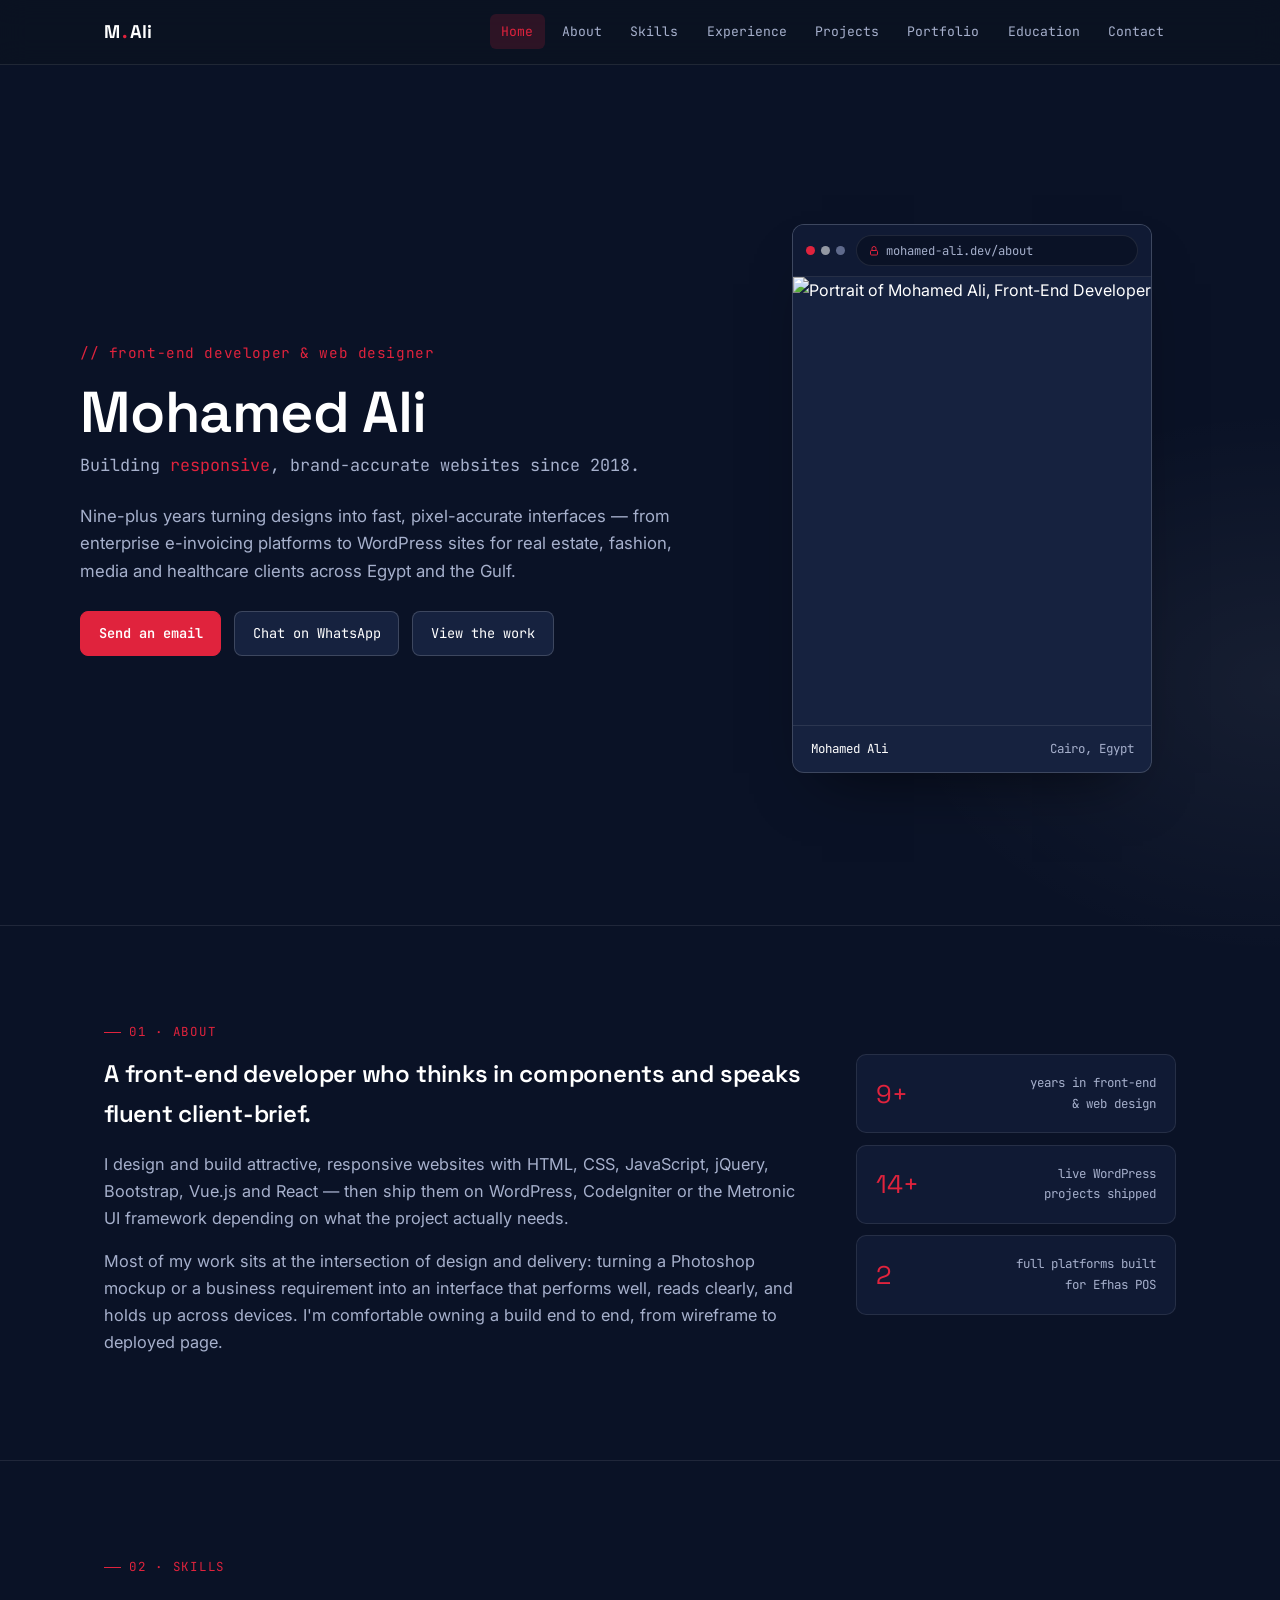
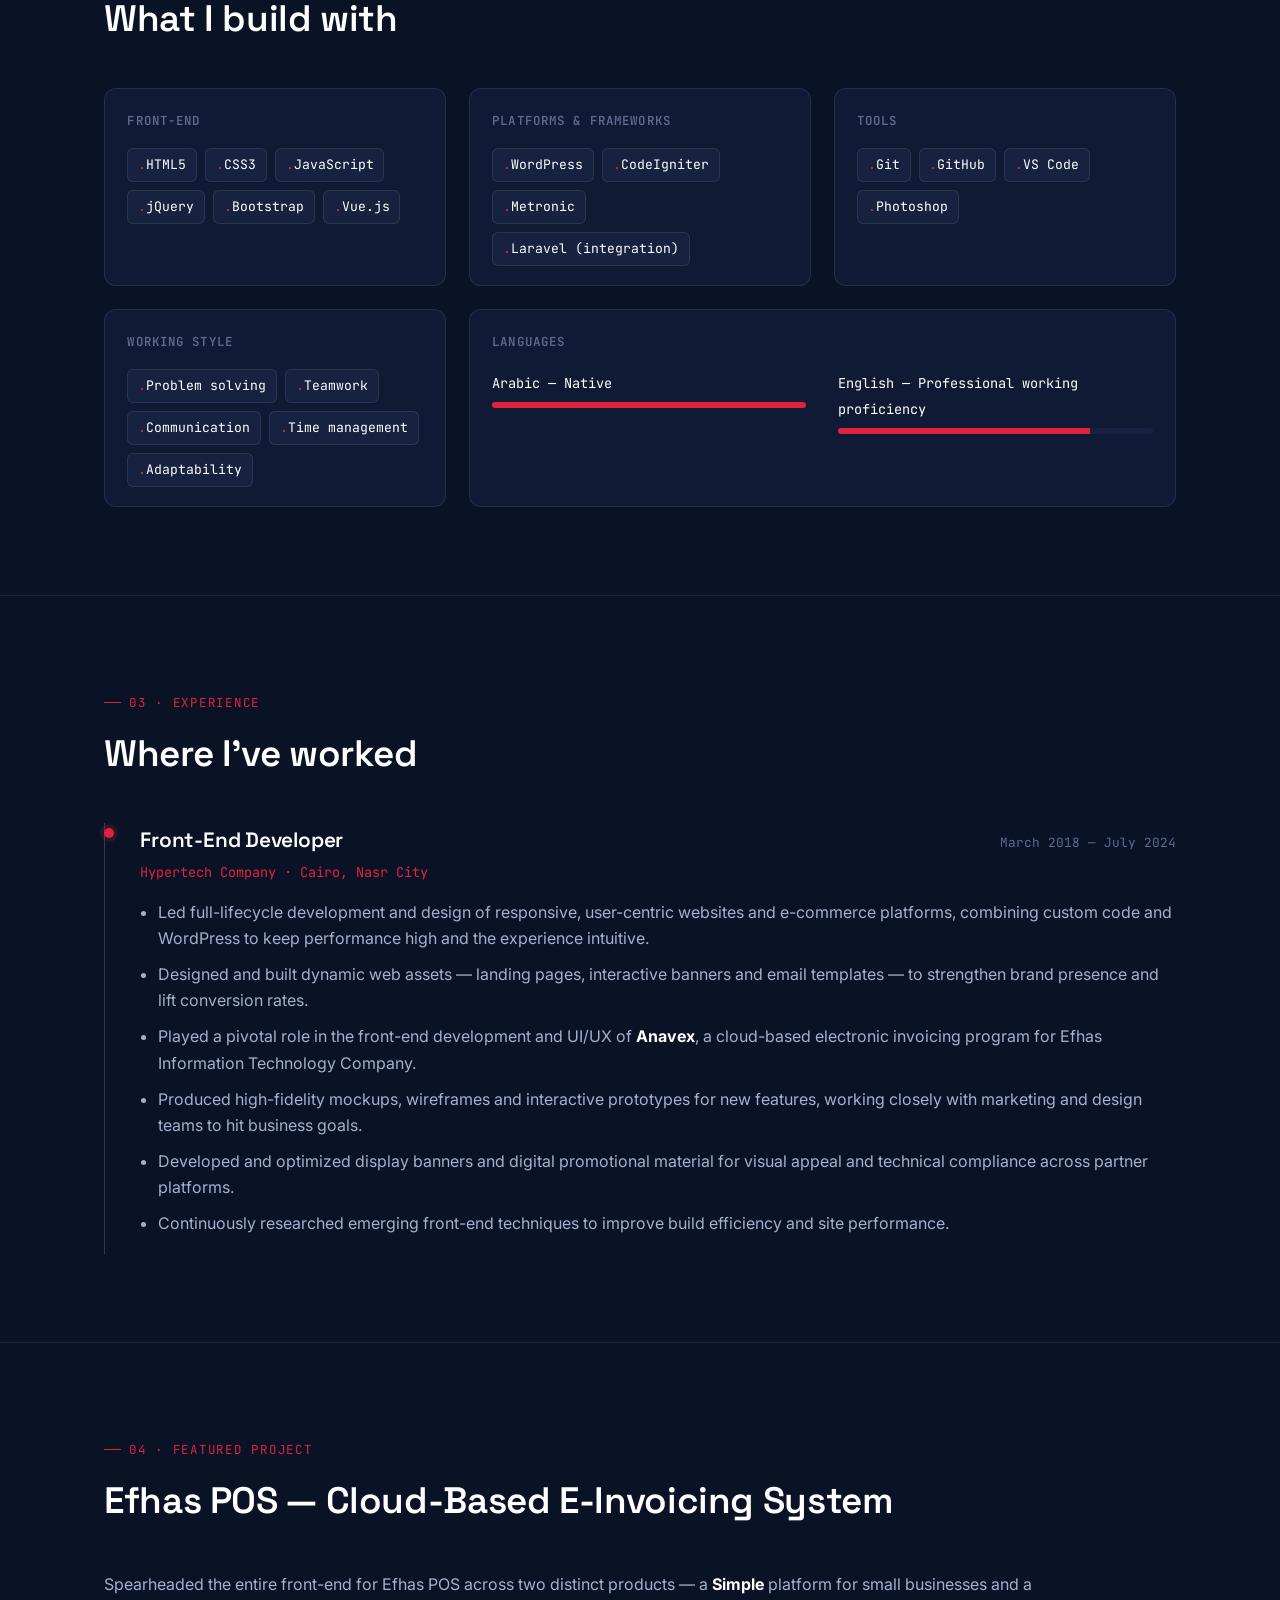
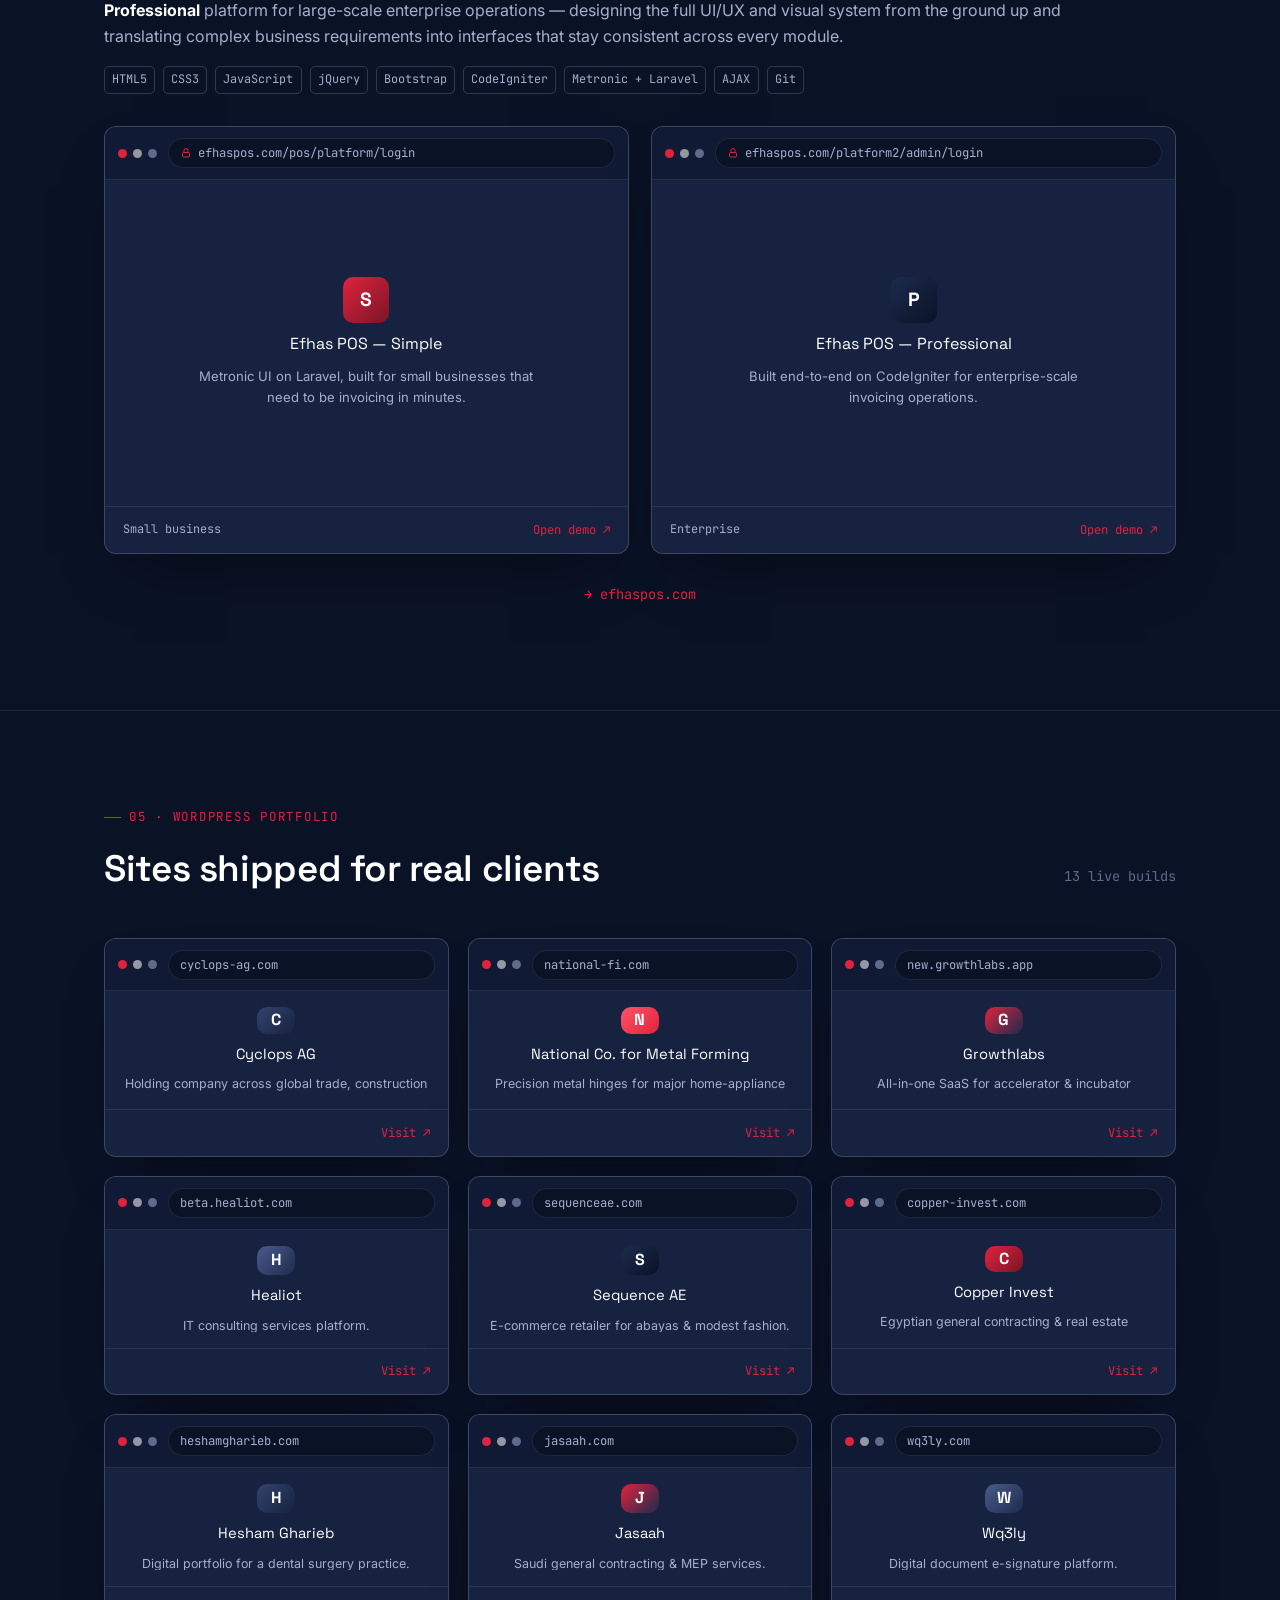
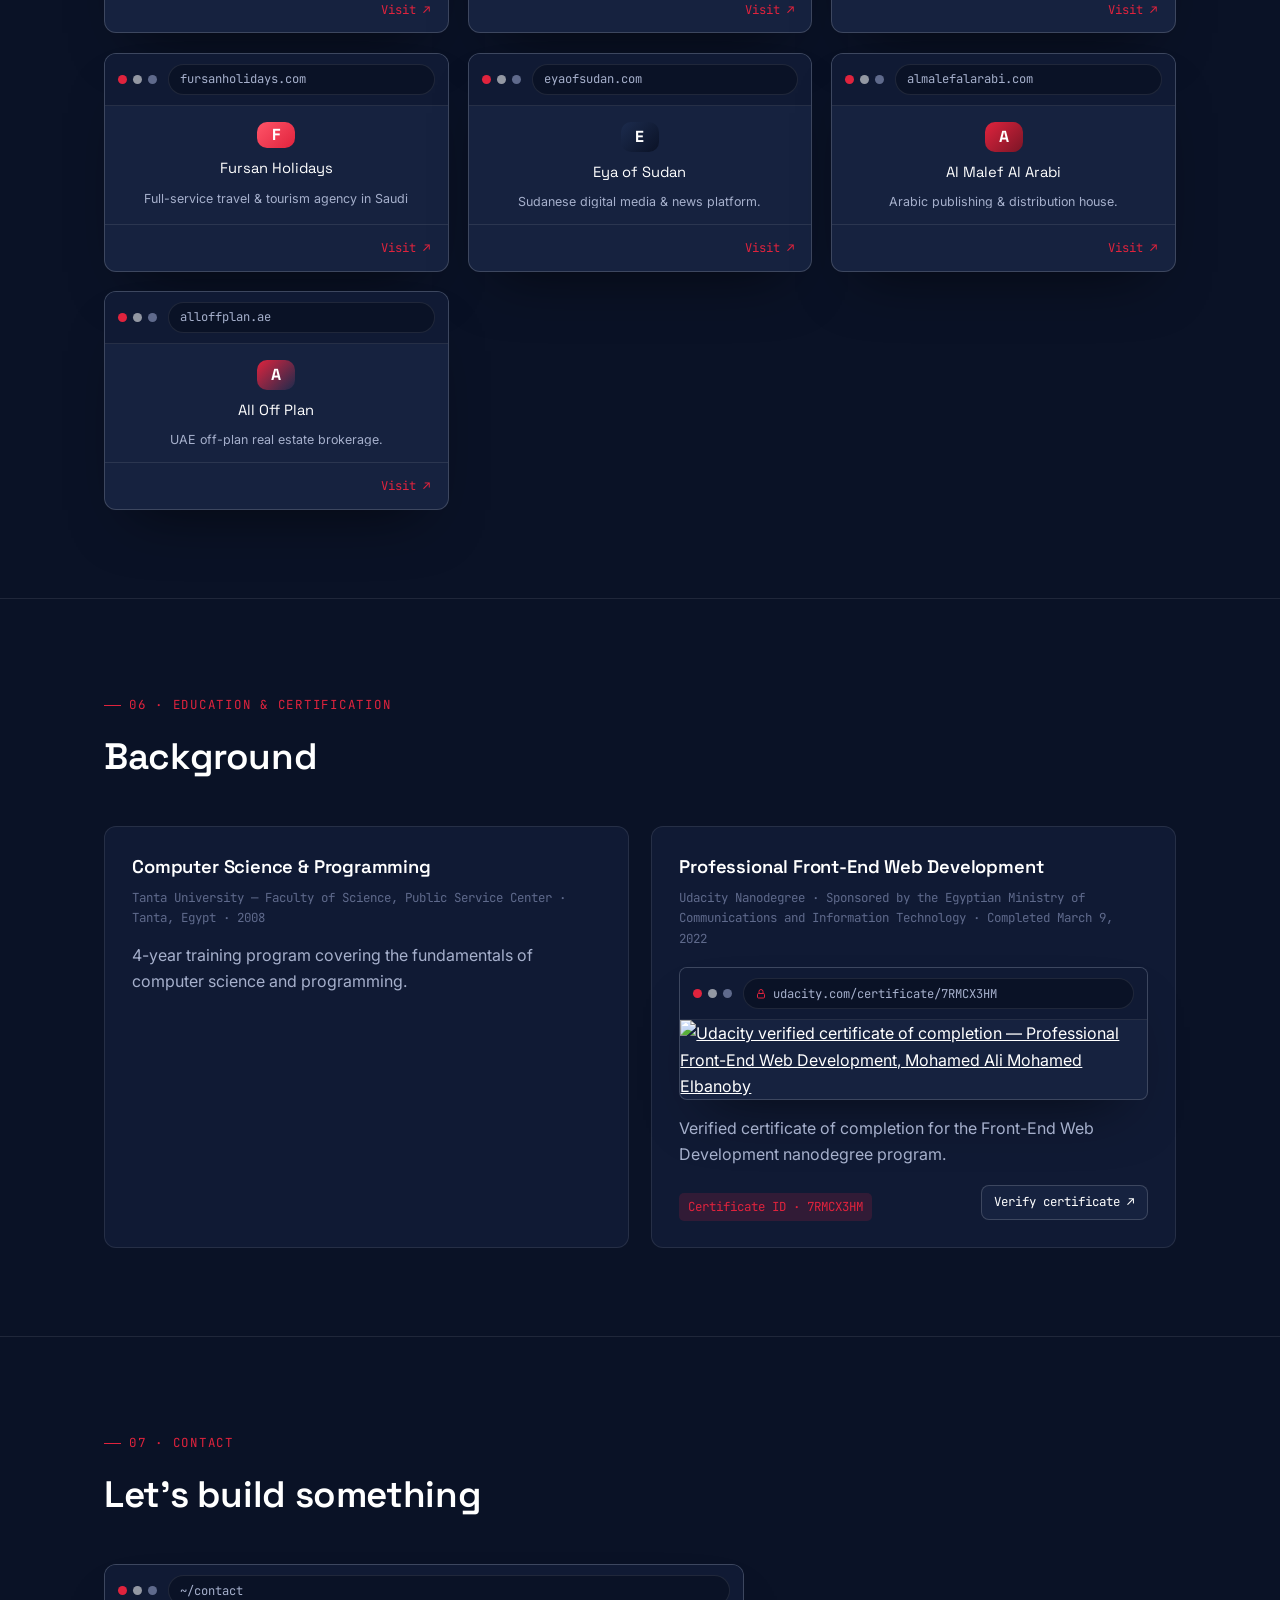
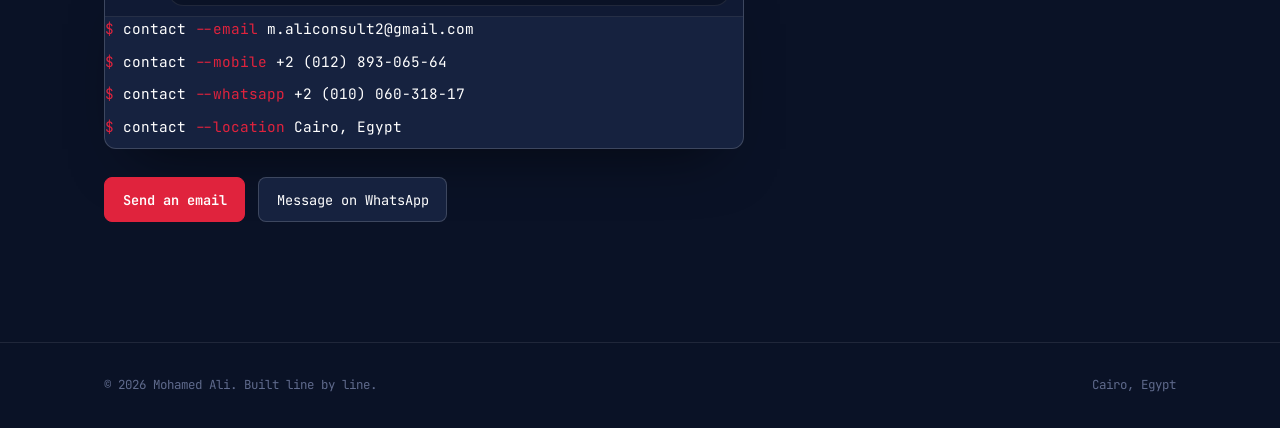
==== index.html @ 14e40355 "Update index.html" ====
<!DOCTYPE html>
<html lang="en">
<head>
  <meta charset="UTF-8">
  <meta name="viewport" content="width=device-width, initial-scale=1.0">
  <meta http-equiv="X-UA-Compatible" content="ie=edge">
  <title>Mohamed Ali — Front-End Developer &amp; Web Designer</title>
  <meta name="description" content="Mohamed Ali — Front-End Developer &amp; Web Designer with 9+ years building responsive websites, e-commerce platforms and WordPress sites.">

  <link rel="preconnect" href="https://fonts.googleapis.com">
  <link rel="preconnect" href="https://fonts.gstatic.com" crossorigin>
  <link href="https://fonts.googleapis.com/css2?family=Space+Grotesk:wght@500;600;700&family=Inter:wght@400;500;600&family=JetBrains+Mono:wght@400;500&display=swap" rel="stylesheet">

  <link href="css/styles.css" rel="stylesheet">

  <link rel="icon" href="favicon.ico" sizes="any">
  <link rel="icon" type="image/png" sizes="32x32" href="images/favicon-32.png">
  <link rel="apple-touch-icon" href="images/apple-touch-icon.png">
  <link rel="manifest" href="site.webmanifest">
  <meta name="theme-color" content="#0a1226">
</head>
<body>

  <header class="page__header">
    <div class="navbar">
      <a href="#hero" class="navbar__brand">M<span class="dot">.</span>Ali</a>
      <nav class="navbar__menu">
        <ul id="navbar__list"></ul>
      </nav>
      <button class="nav-toggle" id="nav-toggle" aria-label="Toggle menu">
        <svg width="18" height="18" viewBox="0 0 24 24" fill="none" stroke="currentColor" stroke-width="2"><line x1="3" y1="6" x2="21" y2="6"/><line x1="3" y1="12" x2="21" y2="12"/><line x1="3" y1="18" x2="21" y2="18"/></svg>
      </button>
    </div>
  </header>

  <main>

    <!-- ============ HERO ============ -->
    <section id="hero" data-nav="Home">
      <div class="wrap hero">
        <div class="hero__grid">
          <div>
            <span class="hero__kicker">// front-end developer &amp; web designer</span>
            <h1>Mohamed Ali</h1>
            <p class="hero__role">Building <span style="color:var(--accent-red)">responsive</span>, brand-accurate websites since 2018.</p>
            <p class="hero__lede">Nine-plus years turning designs into fast, pixel-accurate interfaces — from enterprise e-invoicing platforms to WordPress sites for real estate, fashion, media and healthcare clients across Egypt and the Gulf.</p>
            <div class="hero__ctas">
              <a class="btn btn--primary" href="mailto:m.aliconsult2@gmail.com">Send an email</a>
              <a class="btn btn--ghost" href="https://wa.me/201006031817" target="_blank" rel="noopener">Chat on WhatsApp</a>
              <a class="btn btn--ghost" href="#portfolio">View the work</a>
            </div>
          </div>

          <div class="hero__panel">
            <div class="browser hero__photo-frame">
              <div class="browser__bar">
                <div class="browser__dots"><span></span><span></span><span></span></div>
                <div class="browser__address">
                  <svg width="12" height="12" viewBox="0 0 24 24" fill="none" stroke="currentColor" stroke-width="2"><rect x="5" y="11" width="14" height="9" rx="2"/><path d="M8 11V7a4 4 0 0 1 8 0v4"/></svg>
                  <span>mohamed-ali.dev/about</span>
                </div>
              </div>
              <img class="hero__photo" src="https://github.com/hamadaelbanoby/portfolio/blob/main/images/site-icons/profile.jpg" alt="Portrait of Mohamed Ali, Front-End Developer">
              <div class="browser__footer hero__photo-caption">
                <span>Mohamed Ali</span>
                <span>Cairo, Egypt</span>
              </div>
            </div>
          </div>
        </div>
      </div>
    </section>

    <!-- ============ ABOUT ============ -->
    <section id="about" data-nav="About">
      <div class="wrap about">
        <span class="eyebrow">01 · About</span>
        <div class="about__grid">
          <div>
            <h2 style="margin-bottom:1.1rem;">A front-end developer who thinks in components and speaks fluent client-brief.</h2>
            <p>I design and build attractive, responsive websites with HTML, CSS, JavaScript, jQuery, Bootstrap, Vue.js and React — then ship them on WordPress, CodeIgniter or the Metronic UI framework depending on what the project actually needs.</p>
            <p>Most of my work sits at the intersection of design and delivery: turning a Photoshop mockup or a business requirement into an interface that performs well, reads clearly, and holds up across devices. I'm comfortable owning a build end to end, from wireframe to deployed page.</p>
          </div>
          <div>
            <div class="stat-card"><span class="num">9+</span><span class="label">years in front-end<br>&amp; web design</span></div>
            <div class="stat-card"><span class="num">14+</span><span class="label">live WordPress<br>projects shipped</span></div>
            <div class="stat-card"><span class="num">2</span><span class="label">full platforms built<br>for Efhas POS</span></div>
          </div>
        </div>
      </div>
    </section>

    <!-- ============ SKILLS ============ -->
    <section id="skills" data-nav="Skills">
      <div class="wrap">
        <span class="eyebrow">02 · Skills</span>
        <div class="section__head"><h2>What I build with</h2></div>
        <div class="skills__groups">
          <div class="skill-group">
            <h3>Front-End</h3>
            <div class="chip-row">
              <span class="chip">HTML5</span><span class="chip">CSS3</span><span class="chip">JavaScript</span>
              <span class="chip">jQuery</span><span class="chip">Bootstrap</span><span class="chip">Vue.js</span>
            </div>
          </div>
          <div class="skill-group">
            <h3>Platforms &amp; Frameworks</h3>
            <div class="chip-row">
              <span class="chip">WordPress</span><span class="chip">CodeIgniter</span><span class="chip">Metronic</span><span class="chip">Laravel (integration)</span>
            </div>
          </div>
          <div class="skill-group">
            <h3>Tools</h3>
            <div class="chip-row">
              <span class="chip">Git</span><span class="chip">GitHub</span><span class="chip">VS Code</span><span class="chip">Photoshop</span>
            </div>
          </div>
          <div class="skill-group">
            <h3>Working style</h3>
            <div class="chip-row">
              <span class="chip">Problem solving</span><span class="chip">Teamwork</span><span class="chip">Communication</span><span class="chip">Time management</span><span class="chip">Adaptability</span>
            </div>
          </div>
          <div class="skill-group" style="grid-column: span 2;">
            <h3>Languages</h3>
            <div class="lang-row">
              <div>
                <span style="font-family:var(--font-mono); font-size:0.85rem;">Arabic — Native</span>
                <div class="lang-bar"><span style="width:100%;"></span></div>
              </div>
              <div>
                <span style="font-family:var(--font-mono); font-size:0.85rem;">English — Professional working proficiency</span>
                <div class="lang-bar"><span style="width:80%;"></span></div>
              </div>
            </div>
          </div>
        </div>
      </div>
    </section>

    <!-- ============ EXPERIENCE ============ -->
    <section id="experience" data-nav="Experience">
      <div class="wrap">
        <span class="eyebrow">03 · Experience</span>
        <div class="section__head"><h2>Where I've worked</h2></div>
        <div class="timeline">
          <div class="timeline__node">
            <div class="timeline__meta">
              <div>
                <h3>Front-End Developer</h3>
                <span class="company">Hypertech Company · Cairo, Nasr City</span>
              </div>
              <span class="dates">March 2018 — July 2024</span>
            </div>
            <ul>
              <li>Led full-lifecycle development and design of responsive, user-centric websites and e-commerce platforms, combining custom code and WordPress to keep performance high and the experience intuitive.</li>
              <li>Designed and built dynamic web assets — landing pages, interactive banners and email templates — to strengthen brand presence and lift conversion rates.</li>
              <li>Played a pivotal role in the front-end development and UI/UX of <strong style="color:var(--text-primary)">Anavex</strong>, a cloud-based electronic invoicing program for Efhas Information Technology Company.</li>
              <li>Produced high-fidelity mockups, wireframes and interactive prototypes for new features, working closely with marketing and design teams to hit business goals.</li>
              <li>Developed and optimized display banners and digital promotional material for visual appeal and technical compliance across partner platforms.</li>
              <li>Continuously researched emerging front-end techniques to improve build efficiency and site performance.</li>
            </ul>
          </div>
        </div>
      </div>
    </section>

    <!-- ============ FEATURED PROJECT ============ -->
    <section id="projects" data-nav="Projects">
      <div class="wrap">
        <span class="eyebrow">04 · Featured project</span>
        <div class="section__head"><h2>Efhas POS — Cloud-Based E-Invoicing System</h2></div>
        <div class="featured__intro">
          <p>Spearheaded the entire front-end for Efhas POS across two distinct products — a <strong style="color:var(--text-primary)">Simple</strong> platform for small businesses and a <strong style="color:var(--text-primary)">Professional</strong> platform for large-scale enterprise operations — designing the full UI/UX and visual system from the ground up and translating complex business requirements into interfaces that stay consistent across every module.</p>
          <div class="tag-row">
            <span class="tag">HTML5</span><span class="tag">CSS3</span><span class="tag">JavaScript</span><span class="tag">jQuery</span>
            <span class="tag">Bootstrap</span><span class="tag">CodeIgniter</span><span class="tag">Metronic + Laravel</span><span class="tag">AJAX</span><span class="tag">Git</span>
          </div>
        </div>

        <div class="featured">
          <div class="browser">
            <div class="browser__bar">
              <div class="browser__dots"><span></span><span></span><span></span></div>
              <div class="browser__address">
                <svg width="12" height="12" viewBox="0 0 24 24" fill="none" stroke="currentColor" stroke-width="2"><rect x="5" y="11" width="14" height="9" rx="2"/><path d="M8 11V7a4 4 0 0 1 8 0v4"/></svg>
                <span>efhaspos.com/pos/platform/login</span>
              </div>
            </div>
            <div class="browser__screen">
              <div class="glyph g1">S</div>
              <div class="title">Efhas POS — Simple</div>
              <div class="desc">Metronic UI on Laravel, built for small businesses that need to be invoicing in minutes.</div>
            </div>
            <div class="browser__footer">
              <span class="tag" style="border:none; padding:0;">Small business</span>
              <a href="https://efhaspos.com/pos/platform/login" target="_blank" rel="noopener">Open demo ↗</a>
            </div>
          </div>

          <div class="browser">
            <div class="browser__bar">
              <div class="browser__dots"><span></span><span></span><span></span></div>
              <div class="browser__address">
                <svg width="12" height="12" viewBox="0 0 24 24" fill="none" stroke="currentColor" stroke-width="2"><rect x="5" y="11" width="14" height="9" rx="2"/><path d="M8 11V7a4 4 0 0 1 8 0v4"/></svg>
                <span>efhaspos.com/platform2/admin/login</span>
              </div>
            </div>
            <div class="browser__screen">
              <div class="glyph g2">P</div>
              <div class="title">Efhas POS — Professional</div>
              <div class="desc">Built end-to-end on CodeIgniter for enterprise-scale invoicing operations.</div>
            </div>
            <div class="browser__footer">
              <span class="tag" style="border:none; padding:0;">Enterprise</span>
              <a href="https://efhaspos.com/platform2/admin/login" target="_blank" rel="noopener">Open demo ↗</a>
            </div>
          </div>
        </div>
        <p style="text-align:center;"><a href="https://efhaspos.com" target="_blank" rel="noopener" style="font-family:var(--font-mono); font-size:0.85rem; color:var(--accent-red); text-decoration:none;">→ efhaspos.com</a></p>
      </div>
    </section>

    <!-- ============ PORTFOLIO GRID ============ -->
    <section id="portfolio" data-nav="Portfolio">
      <div class="wrap">
        <span class="eyebrow">05 · WordPress portfolio</span>
        <div class="section__head">
          <h2>Sites shipped for real clients</h2>
          <span class="section__index">13 live builds</span>
        </div>

        <div class="portfolio__grid">

          <div class="browser">
            <div class="browser__bar"><div class="browser__dots"><span></span><span></span><span></span></div>
              <div class="browser__address"><span>cyclops-ag.com</span></div></div>
            <div class="browser__screen"><div class="glyph g4">C</div><div class="title">Cyclops AG</div>
              <div class="desc">Holding company across global trade, construction &amp; investment.</div></div>
            <div class="browser__footer"><span></span><a href="https://cyclops-ag.com/" target="_blank" rel="noopener">Visit ↗</a></div>
          </div>

          <div class="browser">
            <div class="browser__bar"><div class="browser__dots"><span></span><span></span><span></span></div>
              <div class="browser__address"><span>national-fi.com</span></div></div>
            <div class="browser__screen"><div class="glyph g3">N</div><div class="title">National Co. for Metal Forming</div>
              <div class="desc">Precision metal hinges for major home-appliance manufacturers.</div></div>
            <div class="browser__footer"><span></span><a href="https://national-fi.com/" target="_blank" rel="noopener">Visit ↗</a></div>
          </div>

          <div class="browser">
            <div class="browser__bar"><div class="browser__dots"><span></span><span></span><span></span></div>
              <div class="browser__address"><span>new.growthlabs.app</span></div></div>
            <div class="browser__screen"><div class="glyph g5">G</div><div class="title">Growthlabs</div>
              <div class="desc">All-in-one SaaS for accelerator &amp; incubator management.</div></div>
            <div class="browser__footer"><span></span><a href="https://new.growthlabs.app/" target="_blank" rel="noopener">Visit ↗</a></div>
          </div>

          <div class="browser">
            <div class="browser__bar"><div class="browser__dots"><span></span><span></span><span></span></div>
              <div class="browser__address"><span>beta.healiot.com</span></div></div>
            <div class="browser__screen"><div class="glyph g6">H</div><div class="title">Healiot</div>
              <div class="desc">IT consulting services platform.</div></div>
            <div class="browser__footer"><span></span><a href="https://beta.healiot.com/" target="_blank" rel="noopener">Visit ↗</a></div>
          </div>

          <div class="browser">
            <div class="browser__bar"><div class="browser__dots"><span></span><span></span><span></span></div>
              <div class="browser__address"><span>sequenceae.com</span></div></div>
            <div class="browser__screen"><div class="glyph g2">S</div><div class="title">Sequence AE</div>
              <div class="desc">E-commerce retailer for abayas &amp; modest fashion.</div></div>
            <div class="browser__footer"><span></span><a href="https://sequenceae.com/" target="_blank" rel="noopener">Visit ↗</a></div>
          </div>

          <div class="browser">
            <div class="browser__bar"><div class="browser__dots"><span></span><span></span><span></span></div>
              <div class="browser__address"><span>copper-invest.com</span></div></div>
            <div class="browser__screen"><div class="glyph g1">C</div><div class="title">Copper Invest</div>
              <div class="desc">Egyptian general contracting &amp; real estate investment.</div></div>
            <div class="browser__footer"><span></span><a href="https://copper-invest.com/" target="_blank" rel="noopener">Visit ↗</a></div>
          </div>

          <div class="browser">
            <div class="browser__bar"><div class="browser__dots"><span></span><span></span><span></span></div>
              <div class="browser__address"><span>heshamgharieb.com</span></div></div>
            <div class="browser__screen"><div class="glyph g4">H</div><div class="title">Hesham Gharieb</div>
              <div class="desc">Digital portfolio for a dental surgery practice.</div></div>
            <div class="browser__footer"><span></span><a href="https://heshamgharieb.com/" target="_blank" rel="noopener">Visit ↗</a></div>
          </div>

          <div class="browser">
            <div class="browser__bar"><div class="browser__dots"><span></span><span></span><span></span></div>
              <div class="browser__address"><span>jasaah.com</span></div></div>
            <div class="browser__screen"><div class="glyph g5">J</div><div class="title">Jasaah</div>
              <div class="desc">Saudi general contracting &amp; MEP services.</div></div>
            <div class="browser__footer"><span></span><a href="https://jasaah.com/" target="_blank" rel="noopener">Visit ↗</a></div>
          </div>

          <div class="browser">
            <div class="browser__bar"><div class="browser__dots"><span></span><span></span><span></span></div>
              <div class="browser__address"><span>wq3ly.com</span></div></div>
            <div class="browser__screen"><div class="glyph g6">W</div><div class="title">Wq3ly</div>
              <div class="desc">Digital document e-signature platform.</div></div>
            <div class="browser__footer"><span></span><a href="https://wq3ly.com/" target="_blank" rel="noopener">Visit ↗</a></div>
          </div>

          <div class="browser">
            <div class="browser__bar"><div class="browser__dots"><span></span><span></span><span></span></div>
              <div class="browser__address"><span>fursanholidays.com</span></div></div>
            <div class="browser__screen"><div class="glyph g3">F</div><div class="title">Fursan Holidays</div>
              <div class="desc">Full-service travel &amp; tourism agency in Saudi Arabia.</div></div>
            <div class="browser__footer"><span></span><a href="https://www.fursanholidays.com/" target="_blank" rel="noopener">Visit ↗</a></div>
          </div>

          <div class="browser">
            <div class="browser__bar"><div class="browser__dots"><span></span><span></span><span></span></div>
              <div class="browser__address"><span>eyaofsudan.com</span></div></div>
            <div class="browser__screen"><div class="glyph g2">E</div><div class="title">Eya of Sudan</div>
              <div class="desc">Sudanese digital media &amp; news platform.</div></div>
            <div class="browser__footer"><span></span><a href="https://eyaofsudan.com/" target="_blank" rel="noopener">Visit ↗</a></div>
          </div>

          <div class="browser">
            <div class="browser__bar"><div class="browser__dots"><span></span><span></span><span></span></div>
              <div class="browser__address"><span>almalefalarabi.com</span></div></div>
            <div class="browser__screen"><div class="glyph g1">A</div><div class="title">Al Malef Al Arabi</div>
              <div class="desc">Arabic publishing &amp; distribution house.</div></div>
            <div class="browser__footer"><span></span><a href="https://almalefalarabi.com/" target="_blank" rel="noopener">Visit ↗</a></div>
          </div>

          <div class="browser">
            <div class="browser__bar"><div class="browser__dots"><span></span><span></span><span></span></div>
              <div class="browser__address"><span>alloffplan.ae</span></div></div>
            <div class="browser__screen"><div class="glyph g5">A</div><div class="title">All Off Plan</div>
              <div class="desc">UAE off-plan real estate brokerage.</div></div>
            <div class="browser__footer"><span></span><a href="https://alloffplan.ae/" target="_blank" rel="noopener">Visit ↗</a></div>
          </div>

        </div>
      </div>
    </section>

    <!-- ============ EDUCATION ============ -->
    <section id="education" data-nav="Education">
      <div class="wrap">
        <span class="eyebrow">06 · Education &amp; certification</span>
        <div class="section__head"><h2>Background</h2></div>
        <div class="edu__grid">
          <div class="card">
            <h3>Computer Science &amp; Programming</h3>
            <div class="meta">Tanta University — Faculty of Science, Public Service Center · Tanta, Egypt · 2008</div>
            <p style="margin:0;">4-year training program covering the fundamentals of computer science and programming.</p>
          </div>
          <div class="card cert-card">
            <h3>Professional Front-End Web Development</h3>
            <div class="meta">Udacity Nanodegree · Sponsored by the Egyptian Ministry of Communications and Information Technology · Completed March 9, 2022</div>

            <div class="browser cert-card__browser">
              <div class="browser__bar">
                <div class="browser__dots"><span></span><span></span><span></span></div>
                <div class="browser__address">
                  <svg width="12" height="12" viewBox="0 0 24 24" fill="none" stroke="currentColor" stroke-width="2"><rect x="5" y="11" width="14" height="9" rx="2"/><path d="M8 11V7a4 4 0 0 1 8 0v4"/></svg>
                  <span>udacity.com/certificate/7RMCX3HM</span>
                </div>
              </div>
              <a href="https://www.udacity.com/certificate/7RMCX3HM" target="_blank" rel="noopener">
                <img src="images/certificate.png" alt="Udacity verified certificate of completion — Professional Front-End Web Development, Mohamed Ali Mohamed Elbanoby" loading="lazy">
              </a>
            </div>

            <p style="margin:0.9rem 0 0;">Verified certificate of completion for the Front-End Web Development nanodegree program.</p>
            <div class="cert-card__foot">
              <span class="cert-id">Certificate ID · 7RMCX3HM</span>
              <a class="btn btn--ghost" style="padding:0.5em 1em; font-size:0.78rem;" href="https://www.udacity.com/certificate/7RMCX3HM" target="_blank" rel="noopener">Verify certificate ↗</a>
            </div>
          </div>
        </div>
      </div>
    </section>

    <!-- ============ CONTACT ============ -->
    <section id="contact" data-nav="Contact">
      <div class="wrap contact">
        <span class="eyebrow">07 · Contact</span>
        <div class="section__head"><h2>Let's build something</h2></div>

        <div class="browser" style="max-width:640px;">
          <div class="browser__bar">
            <div class="browser__dots"><span></span><span></span><span></span></div>
            <div class="browser__address"><span>~/contact</span></div>
          </div>
          <div class="browser__body terminal">
            <div class="line"><span class="prompt">$</span> contact <span class="flag">--email</span> <span class="val"><a href="mailto:m.aliconsult2@gmail.com">m.aliconsult2@gmail.com</a></span></div>
            <div class="line"><span class="prompt">$</span> contact <span class="flag">--mobile</span> <span class="val"><a href="tel:+201289306564">+2 (012) 893-065-64</a></span></div>
            <div class="line"><span class="prompt">$</span> contact <span class="flag">--whatsapp</span> <span class="val"><a href="https://wa.me/201006031817" target="_blank" rel="noopener">+2 (010) 060-318-17</a></span></div>
            <div class="line"><span class="prompt">$</span> contact <span class="flag">--location</span> <span class="val">Cairo, Egypt</span></div>
          </div>
        </div>

        <div class="contact__ctas">
          <a class="btn btn--primary" href="mailto:m.aliconsult2@gmail.com">Send an email</a>
          <a class="btn btn--ghost" href="https://wa.me/201006031817" target="_blank" rel="noopener">Message on WhatsApp</a>
        </div>
      </div>
    </section>

  </main>

  <footer class="page__footer">
    <div class="wrap" style="display:flex; justify-content:space-between; align-items:center; width:100%; flex-wrap:wrap; gap:1rem;">
      <span>© 2026 Mohamed Ali. Built line by line.</span>
      <span>Cairo, Egypt</span>
    </div>
  </footer>

  <button id="to-top" title="Back to top" aria-label="Back to top">
    <svg width="16" height="16" viewBox="0 0 24 24" fill="none" stroke="currentColor" stroke-width="2"><line x1="12" y1="19" x2="12" y2="5"/><polyline points="5 12 12 5 19 12"/></svg>
  </button>

  <script src="js/app.js"></script>
</body>
</html>
---- css/styles.css ----
/* ==========================================================================
   Mohamed Ali — Front-End Developer Portfolio
   Design language: "the browser is the canvas" — every block of content
   is framed the way the author himself frames the web all day: inside a
   browser chrome, with an address bar that tells you exactly where you are.
   ========================================================================== */

:root {
  /* Color — navy, white, red */
  --bg: #0a1226;
  --bg-panel: #101a34;
  --bg-elevated: #16223f;
  --bg-elevated-2: #1c2b4d;
  --border: rgba(255, 255, 255, 0.09);
  --border-strong: rgba(255, 255, 255, 0.17);
  --text-primary: #ffffff;
  --text-muted: #a6b0cc;
  --text-faint: #5f6a8c;
  --accent-red: #e0233d;
  --accent-red-dim: rgba(224, 35, 61, 0.16);
  --accent-red-bright: #ff5468;
  --accent-white-dim: rgba(255, 255, 255, 0.14);

  /* Type */
  --font-display: "Space Grotesk", "Segoe UI", sans-serif;
  --font-body: "Inter", "Segoe UI", sans-serif;
  --font-mono: "JetBrains Mono", "Courier New", monospace;

  --container: 1120px;
}

* { box-sizing: border-box; }

html { scroll-behavior: smooth; }

body {
  margin: 0;
  background: var(--bg);
  background-image:
    radial-gradient(ellipse 900px 500px at 12% -10%, rgba(224, 35, 61, 0.10), transparent 60%),
    radial-gradient(ellipse 700px 500px at 100% 10%, rgba(255, 255, 255, 0.05), transparent 55%);
  color: var(--text-primary);
  font-family: var(--font-body);
  line-height: 1.65;
  -webkit-font-smoothing: antialiased;
}

img { max-width: 100%; height: auto; }
a { color: inherit; }

.wrap {
  max-width: var(--container);
  margin: 0 auto;
  padding: 0 1.5rem;
}

::selection { background: var(--accent-red); color: #14101c; }

:focus-visible {
  outline: 2px solid var(--accent-red);
  outline-offset: 3px;
  border-radius: 4px;
}

h1, h2, h3, h4 {
  font-family: var(--font-display);
  font-weight: 600;
  margin: 0;
  letter-spacing: -0.01em;
}

p { color: var(--text-muted); margin: 0 0 1em; }

.eyebrow {
  font-family: var(--font-mono);
  font-size: 0.78rem;
  letter-spacing: 0.14em;
  text-transform: uppercase;
  color: var(--accent-red);
  display: inline-flex;
  align-items: center;
  gap: 0.6em;
  margin-bottom: 0.9em;
}
.eyebrow::before {
  content: "";
  width: 1.4em;
  height: 1px;
  background: var(--accent-red);
  display: inline-block;
}

/* ---- Header / Nav ---- */
.page__header {
  position: fixed;
  top: 0; left: 0; right: 0;
  z-index: 50;
  background: rgba(12, 18, 32, 0.72);
  backdrop-filter: blur(14px);
  -webkit-backdrop-filter: blur(14px);
  border-bottom: 1px solid var(--border);
  transition: transform 0.35s ease;
}
.page__header.is-hidden { transform: translateY(-100%); }

.navbar {
  max-width: var(--container);
  margin: 0 auto;
  padding: 0.9rem 1.5rem;
  display: flex;
  align-items: center;
  justify-content: space-between;
  gap: 1rem;
}

.navbar__brand {
  display: flex;
  align-items: center;
  gap: 0.15rem;
  font-family: var(--font-display);
  font-weight: 700;
  font-size: 1.15rem;
  color: var(--text-primary);
  text-decoration: none;
  white-space: nowrap;
}
.navbar__brand .dot { color: var(--accent-red); }

.navbar__menu ul {
  list-style: none;
  display: flex;
  gap: 0.3rem;
  margin: 0;
  padding: 0;
}

.navbar__menu .menu__link {
  display: block;
  padding: 0.5em 0.9em;
  font-family: var(--font-mono);
  font-size: 0.82rem;
  text-decoration: none;
  color: var(--text-muted);
  border-radius: 6px;
  transition: color 0.2s ease, background 0.2s ease;
}
.navbar__menu .menu__link:hover { color: var(--text-primary); background: var(--bg-elevated); }
.navbar__menu .menu__link.active-link {
  color: var(--accent-red);
  background: var(--accent-red-dim);
}

.nav-toggle {
  display: none;
  background: none;
  border: 1px solid var(--border-strong);
  border-radius: 6px;
  color: var(--text-primary);
  width: 38px; height: 38px;
  align-items: center; justify-content: center;
  cursor: pointer;
}

/* ---- Browser chrome component (signature element) ---- */
.browser {
  background: var(--bg-elevated);
  border: 1px solid var(--border-strong);
  border-radius: 12px;
  overflow: hidden;
  box-shadow: 0 30px 60px -30px rgba(0,0,0,0.6);
}
.browser__bar {
  display: flex;
  align-items: center;
  gap: 0.7rem;
  padding: 0.65rem 0.8rem;
  background: var(--bg-panel);
  border-bottom: 1px solid var(--border);
}
.browser__dots { display: flex; gap: 6px; flex-shrink: 0; }
.browser__dots span {
  width: 9px; height: 9px; border-radius: 50%;
  background: var(--text-faint);
}
.browser__dots span:nth-child(1) { background: var(--accent-red); }
.browser__dots span:nth-child(2) { background: rgba(255, 255, 255, 0.55); }
.browser__dots span:nth-child(3) { background: var(--text-faint); }
.browser__address {
  flex: 1;
  display: flex;
  align-items: center;
  gap: 0.5em;
  background: var(--bg);
  border: 1px solid var(--border);
  border-radius: 20px;
  padding: 0.35em 0.9em;
  font-family: var(--font-mono);
  font-size: 0.76rem;
  color: var(--text-muted);
  min-width: 0;
}
.browser__address svg { flex-shrink: 0; color: var(--accent-red); }
.browser__address span {
  overflow: hidden;
  text-overflow: ellipsis;
  white-space: nowrap;
}

/* ---- Main Hero ---- */
main { margin-top: 0; }

.hero {
  padding: 8.5rem 0 4rem;
}
.hero__grid {
  display: grid;
  grid-template-columns: 1.15fr 0.85fr;
  gap: 3rem;
  align-items: center;
}
.hero__kicker {
  font-family: var(--font-mono);
  color: var(--accent-red);
  font-size: 0.9rem;
  letter-spacing: 0.04em;
  margin-bottom: 1rem;
  display: block;
}
.hero h1 {
  font-size: clamp(2.4rem, 5vw, 3.6rem);
  line-height: 1.08;
  margin-bottom: 0.6rem;
}
.hero h1 .accent { color: var(--accent-red); }
.hero__role {
  font-family: var(--font-mono);
  font-size: 1.05rem;
  color: var(--text-muted);
  margin-bottom: 1.4rem;
}
.hero__lede {
  font-size: 1.05rem;
  max-width: 46em;
  color: var(--text-muted);
}
.hero__ctas {
  display: flex;
  flex-wrap: wrap;
  gap: 0.8rem;
  margin-top: 1.6rem;
}

.btn {
  display: inline-flex;
  align-items: center;
  gap: 0.5em;
  padding: 0.75em 1.3em;
  border-radius: 8px;
  font-family: var(--font-mono);
  font-size: 0.85rem;
  text-decoration: none;
  border: 1px solid var(--border-strong);
  cursor: pointer;
  transition: transform 0.15s ease, border-color 0.2s ease, background 0.2s ease;
}
.btn:hover { transform: translateY(-2px); }
.btn--primary {
  background: var(--accent-red);
  color: #ffffff;
  border-color: var(--accent-red);
  font-weight: 600;
}
.btn--primary:hover { background: var(--accent-red-bright); border-color: var(--accent-red-bright); }
.btn--ghost { color: var(--text-primary); background: var(--bg-elevated); }
.btn--ghost:hover { border-color: var(--accent-red); color: var(--accent-red); }

.hero__panel .browser__body {
  padding: 1.1rem 1.2rem 1.3rem;
  font-family: var(--font-mono);
  font-size: 0.84rem;
}
.hero__panel .code-line { display: block; margin-bottom: 0.45em; white-space: pre; }
.code-key { color: var(--accent-red-bright); }
.code-str { color: var(--accent-red); }
.code-com { color: var(--text-faint); }
.code-punc { color: var(--text-faint); }

.hero__photo-frame { max-width: 360px; margin: 0 auto; }
.hero__photo {
  display: block;
  width: 100%;
  aspect-ratio: 4/5;
  object-fit: cover;
  object-position: center top;
}
.hero__photo-caption {
  font-family: var(--font-mono);
  font-size: 0.78rem;
  color: var(--text-muted);
}
.hero__photo-caption span:first-child { color: var(--text-primary); }

/* ---- Section shell ---- */
section { padding: 5.5rem 0; border-top: 1px solid var(--border); }
section:first-of-type { border-top: none; }

.section__head {
  display: flex;
  align-items: baseline;
  justify-content: space-between;
  gap: 1rem;
  margin-bottom: 2.4rem;
  flex-wrap: wrap;
}
.section__head h2 { font-size: clamp(1.7rem, 3vw, 2.3rem); }
.section__index {
  font-family: var(--font-mono);
  color: var(--text-faint);
  font-size: 0.85rem;
}

/* ---- About ---- */
.about__grid {
  display: grid;
  grid-template-columns: 1fr 320px;
  gap: 3rem;
}
.about p { font-size: 1.02rem; }
.stat-card {
  background: var(--bg-panel);
  border: 1px solid var(--border);
  border-radius: 10px;
  padding: 1.1rem 1.2rem;
  display: flex;
  justify-content: space-between;
  align-items: center;
  margin-bottom: 0.7rem;
}
.stat-card .num {
  font-family: var(--font-display);
  font-size: 1.6rem;
  color: var(--accent-red);
}
.stat-card .label {
  font-family: var(--font-mono);
  font-size: 0.78rem;
  color: var(--text-muted);
  text-align: right;
}

/* ---- Skills ---- */
.skills__groups {
  display: grid;
  grid-template-columns: repeat(3, 1fr);
  gap: 1.4rem;
}
.skill-group {
  background: var(--bg-panel);
  border: 1px solid var(--border);
  border-radius: 12px;
  padding: 1.4rem 1.4rem 1.2rem;
}
.skill-group h3 {
  font-family: var(--font-mono);
  font-size: 0.78rem;
  text-transform: uppercase;
  letter-spacing: 0.09em;
  color: var(--text-faint);
  margin-bottom: 1rem;
}
.chip-row { display: flex; flex-wrap: wrap; gap: 0.5rem; }
.chip {
  font-family: var(--font-mono);
  font-size: 0.82rem;
  padding: 0.4em 0.75em;
  border-radius: 6px;
  background: var(--bg-elevated);
  border: 1px solid var(--border);
  color: var(--text-primary);
}
.chip::before { content: "."; color: var(--accent-red); }

/* ---- Experience ---- */
.timeline {
  position: relative;
  padding-left: 2.2rem;
  border-left: 1px solid var(--border-strong);
}
.timeline__node {
  position: relative;
  padding-bottom: 0.5rem;
}
.timeline__node::before {
  content: "";
  position: absolute;
  left: -2.29rem;
  top: 0.3rem;
  width: 10px; height: 10px;
  border-radius: 50%;
  background: var(--accent-red);
  box-shadow: 0 0 0 4px var(--accent-red-dim);
}
.timeline__meta {
  display: flex;
  justify-content: space-between;
  flex-wrap: wrap;
  gap: 0.5rem;
  align-items: baseline;
  margin-bottom: 0.9rem;
}
.timeline__meta h3 { font-size: 1.3rem; }
.timeline__meta .company { color: var(--accent-red); font-family: var(--font-mono); font-size: 0.85rem; }
.timeline__meta .dates {
  font-family: var(--font-mono);
  font-size: 0.8rem;
  color: var(--text-faint);
}
.timeline ul {
  margin: 0; padding-left: 1.1rem; color: var(--text-muted);
}
.timeline li { margin-bottom: 0.6em; }

/* ---- Featured project ---- */
.featured {
  display: grid;
  grid-template-columns: 1fr 1fr;
  gap: 1.4rem;
  margin-bottom: 1.6rem;
}
.featured__intro { margin-bottom: 2rem; max-width: 60em; }
.featured__intro .tag-row { display:flex; flex-wrap:wrap; gap:0.5rem; margin-top:1rem; }
.tag {
  font-family: var(--font-mono);
  font-size: 0.74rem;
  padding: 0.3em 0.6em;
  border-radius: 5px;
  border: 1px solid var(--border-strong);
  color: var(--text-muted);
}

.browser__screen {
  aspect-ratio: 16/10;
  display: flex;
  flex-direction: column;
  align-items: center;
  justify-content: center;
  gap: 0.5rem;
  text-align: center;
  padding: 1.5rem;
}
.browser__screen .glyph {
  width: 46px; height: 46px;
  border-radius: 10px;
  display: flex; align-items: center; justify-content: center;
  font-family: var(--font-display);
  font-weight: 700;
  font-size: 1.2rem;
  color: #ffffff;
}
.browser__screen .title { font-family: var(--font-display); font-size: 1rem; color: var(--text-primary); }
.browser__screen .desc { font-size: 0.82rem; color: var(--text-muted); max-width: 26em; }
.browser__footer {
  padding: 0.8rem 1.1rem;
  border-top: 1px solid var(--border);
  display: flex; justify-content: space-between; align-items: center;
}
.browser__footer a {
  font-family: var(--font-mono);
  font-size: 0.76rem;
  color: var(--accent-red);
  text-decoration: none;
}
.browser__footer a:hover { text-decoration: underline; }

/* ---- Portfolio grid ---- */
.portfolio__grid {
  display: grid;
  grid-template-columns: repeat(3, 1fr);
  gap: 1.2rem;
}
.portfolio__grid .browser__screen { aspect-ratio: auto; height: 118px; padding: 1rem; }
.portfolio__grid .glyph { width: 38px; height: 38px; font-size: 1rem; }
.portfolio__grid .title { font-size: 0.92rem; }
.portfolio__grid .desc { font-size: 0.78rem; -webkit-line-clamp: 2; display: -webkit-box; -webkit-box-orient: vertical; overflow: hidden; }

/* ---- Education / Certificate ---- */
.edu__grid {
  display: grid;
  grid-template-columns: 1fr 1fr;
  gap: 1.4rem;
}
.card {
  background: var(--bg-panel);
  border: 1px solid var(--border);
  border-radius: 12px;
  padding: 1.6rem 1.7rem;
}
.card h3 { font-size: 1.15rem; margin-bottom: 0.3rem; }
.card .meta { font-family: var(--font-mono); font-size: 0.78rem; color: var(--text-faint); margin-bottom: 0.8rem; }
.card .cert-id {
  display: inline-block;
  margin-top: 0.6rem;
  font-family: var(--font-mono);
  font-size: 0.78rem;
  color: var(--accent-red);
  background: var(--accent-red-dim);
  padding: 0.3em 0.7em;
  border-radius: 5px;
}

/* ---- Certificate card ---- */
.cert-card__browser { margin-top: 1.1rem; border-radius: 8px; }
.cert-card__browser img { display: block; width: 100%; height: auto; }
.cert-card__foot {
  display: flex;
  align-items: center;
  justify-content: space-between;
  flex-wrap: wrap;
  gap: 0.7rem;
  margin-top: 1rem;
}

/* ---- Languages ---- */
.lang-row { display: flex; gap: 2rem; margin-top: 0.6rem; }
.lang-row div { flex: 1; }
.lang-bar {
  height: 6px; border-radius: 4px;
  background: var(--bg-elevated);
  overflow: hidden;
  margin-top: 0.4rem;
}
.lang-bar span { display: block; height: 100%; background: var(--accent-red); }

/* ---- Contact / footer ---- */
.contact { padding-bottom: 2rem; }
.terminal {
  font-family: var(--font-mono);
  font-size: 0.9rem;
}
.terminal .line { margin-bottom: 0.55rem; }
.terminal .prompt { color: var(--accent-red); }
.terminal .flag { color: var(--accent-red); }
.terminal .val a { color: var(--text-primary); text-decoration: none; }
.terminal .val a:hover { text-decoration: underline; color: var(--accent-red); }

.contact__ctas { display: flex; flex-wrap: wrap; gap: 0.8rem; margin-top: 1.8rem; }

.page__footer {
  border-top: 1px solid var(--border);
  padding: 2rem 0;
  display: flex;
  justify-content: space-between;
  align-items: center;
  flex-wrap: wrap;
  gap: 1rem;
  font-family: var(--font-mono);
  font-size: 0.78rem;
  color: var(--text-faint);
}

#to-top {
  position: fixed;
  bottom: 24px; right: 24px;
  width: 42px; height: 42px;
  border-radius: 8px;
  background: var(--bg-elevated);
  border: 1px solid var(--border-strong);
  color: var(--text-primary);
  display: flex; align-items: center; justify-content: center;
  cursor: pointer;
  opacity: 0;
  pointer-events: none;
  transform: translateY(6px);
  transition: opacity 0.25s ease, transform 0.25s ease, border-color 0.2s;
  z-index: 40;
}
#to-top.is-visible { opacity: 1; pointer-events: auto; transform: translateY(0); }
#to-top:hover { border-color: var(--accent-red); color: var(--accent-red); }

/* ---- Glyph gradient variants for portfolio cards ---- */
.g1 { background: linear-gradient(135deg, var(--accent-red), #7a1526); }
.g2 { background: linear-gradient(135deg, var(--bg-elevated-2), var(--bg)); }
.g3 { background: linear-gradient(135deg, var(--accent-red-bright), var(--accent-red)); }
.g4 { background: linear-gradient(135deg, #33436e, var(--bg-elevated)); }
.g5 { background: linear-gradient(135deg, var(--accent-red), var(--bg-elevated-2)); }
.g6 { background: linear-gradient(135deg, #4a5b8c, #1c2b4d); }

/* ---- Responsive ---- */
@media (max-width: 900px) {
  .hero__grid { grid-template-columns: 1fr; }
  .about__grid { grid-template-columns: 1fr; }
  .skills__groups { grid-template-columns: 1fr 1fr; }
  .featured { grid-template-columns: 1fr; }
  .portfolio__grid { grid-template-columns: 1fr 1fr; }
  .edu__grid { grid-template-columns: 1fr; }
}

@media (max-width: 640px) {
  .navbar__menu { display: none; }
  .nav-toggle { display: flex; }
  .navbar__menu.is-open {
    display: flex;
    position: absolute;
    top: 100%; left: 0; right: 0;
    background: var(--bg-panel);
    border-bottom: 1px solid var(--border);
    padding: 0.6rem;
  }
  .navbar__menu.is-open ul { flex-direction: column; width: 100%; }
  .skills__groups { grid-template-columns: 1fr; }
  .portfolio__grid { grid-template-columns: 1fr; }
  .hero { padding-top: 7rem; }
  .lang-row { flex-direction: column; gap: 1rem; }
}

@media (prefers-reduced-motion: reduce) {
  html { scroll-behavior: auto; }
  * { transition: none !important; animation: none !important; }
}
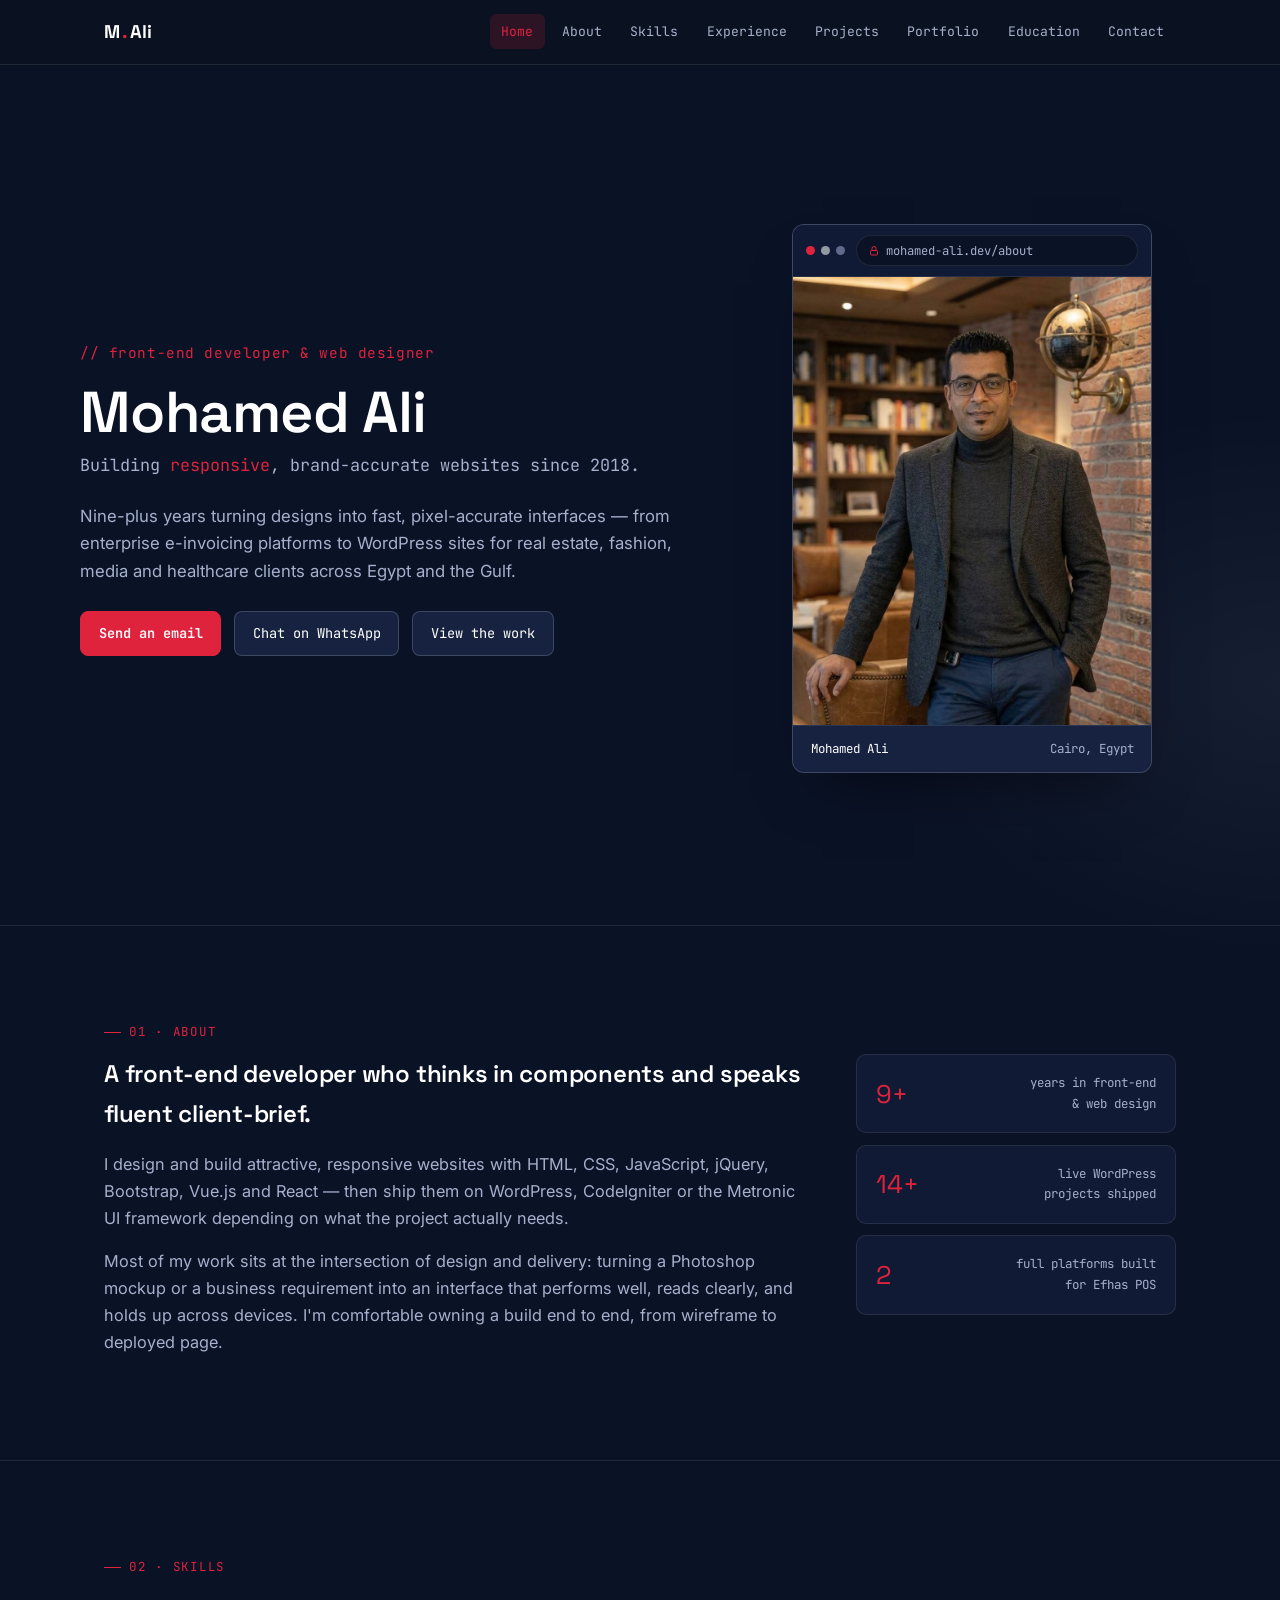
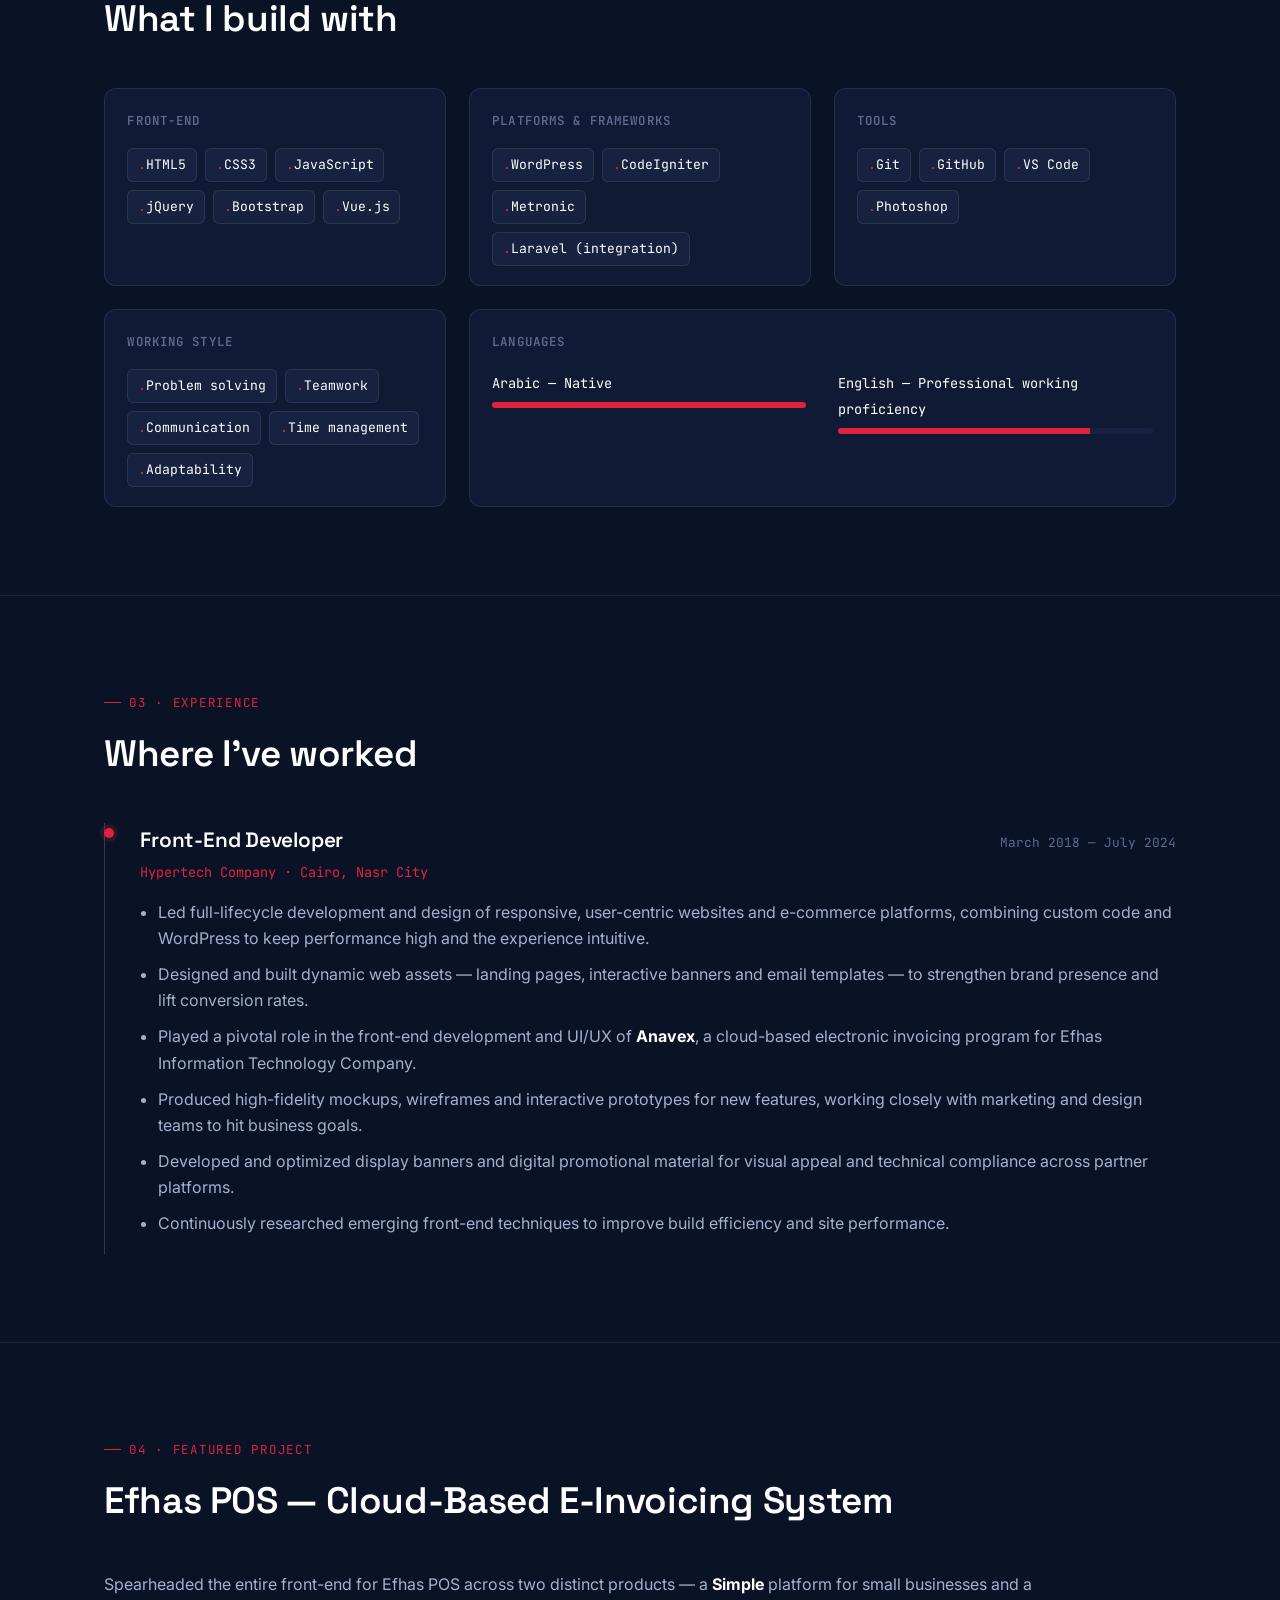
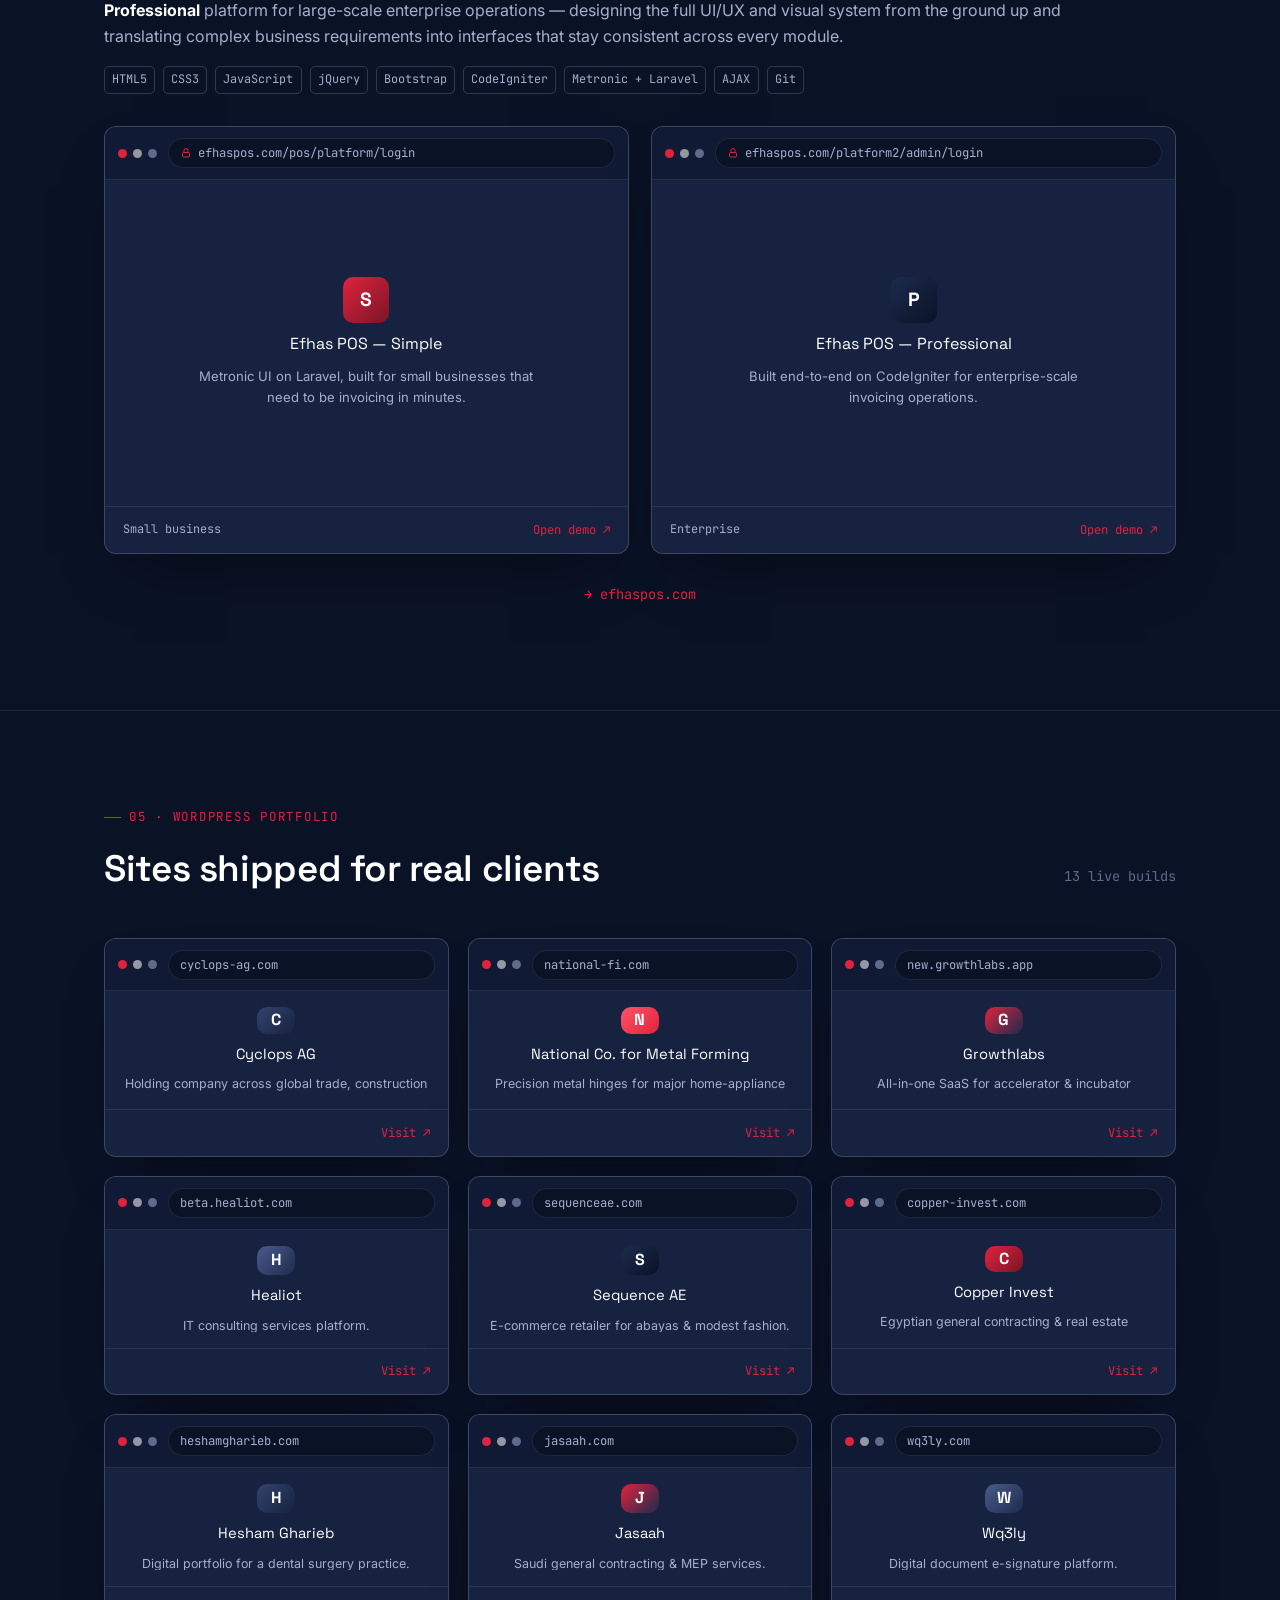
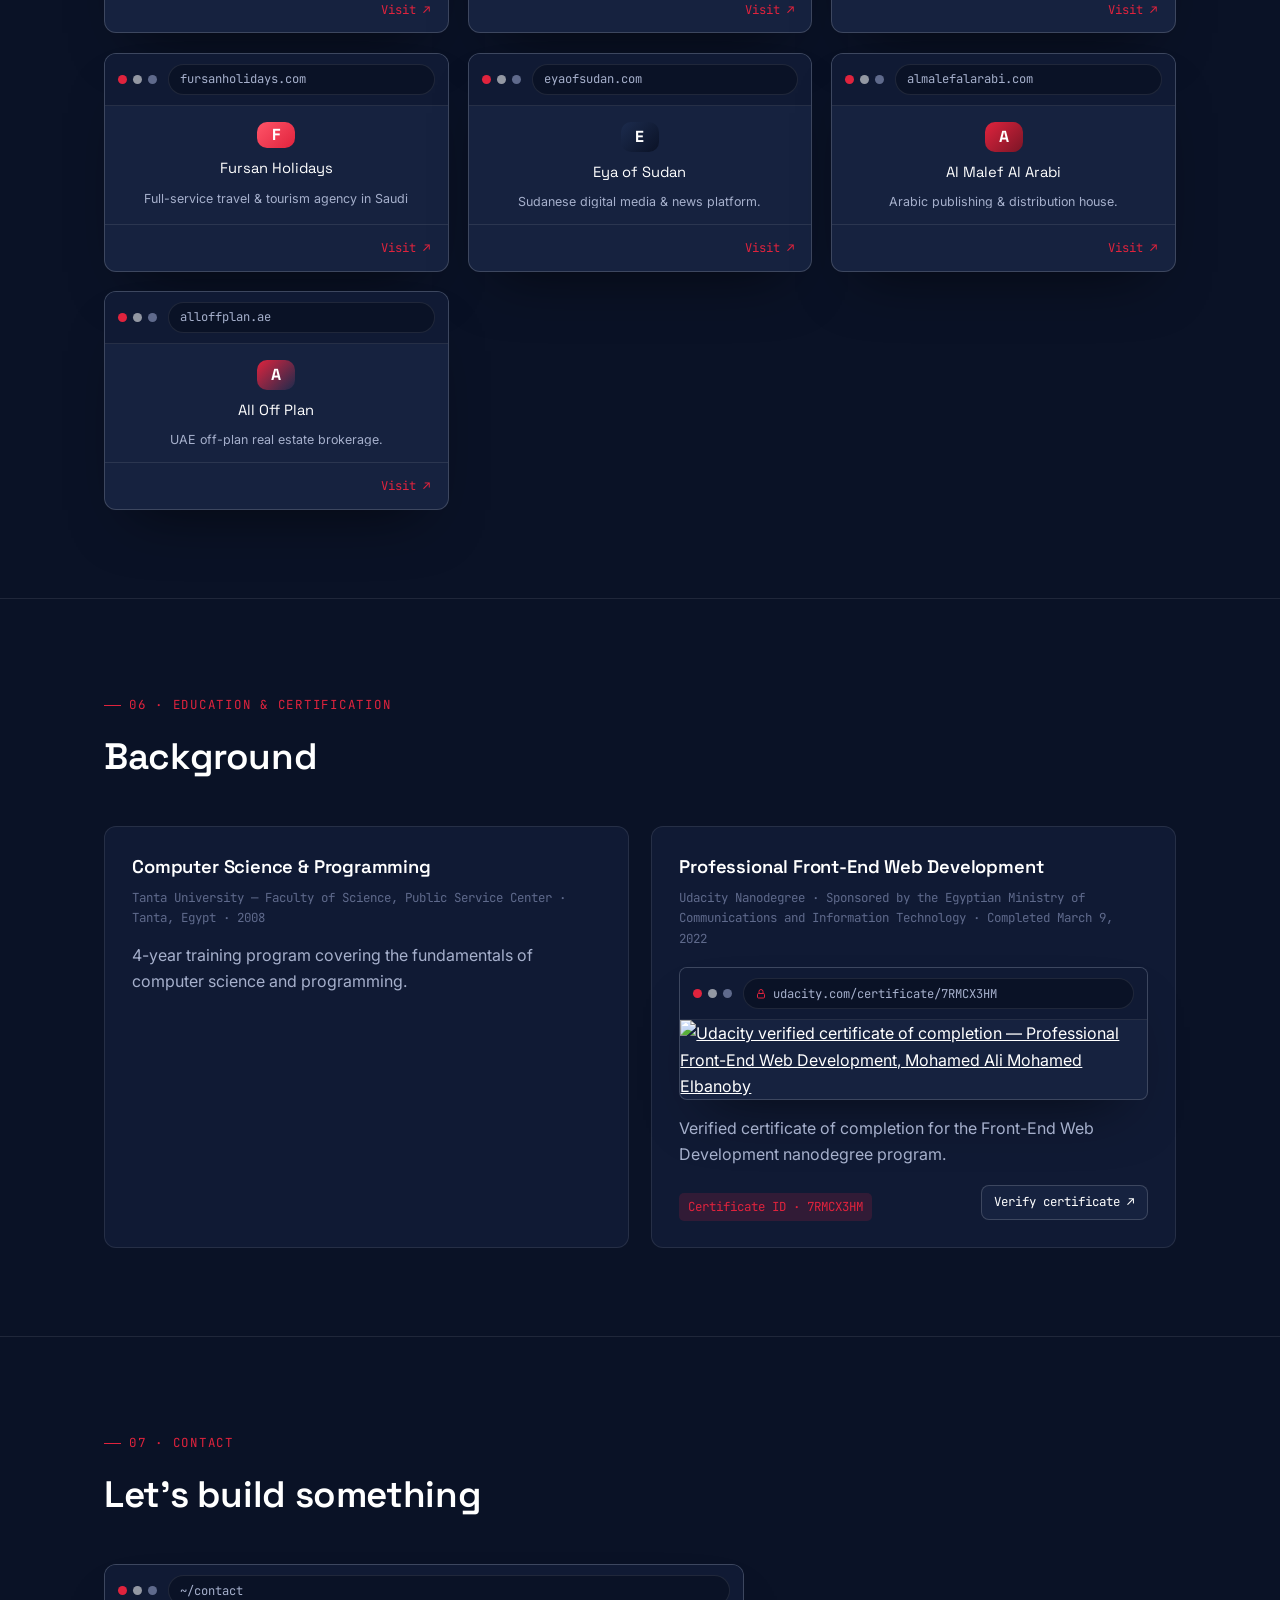
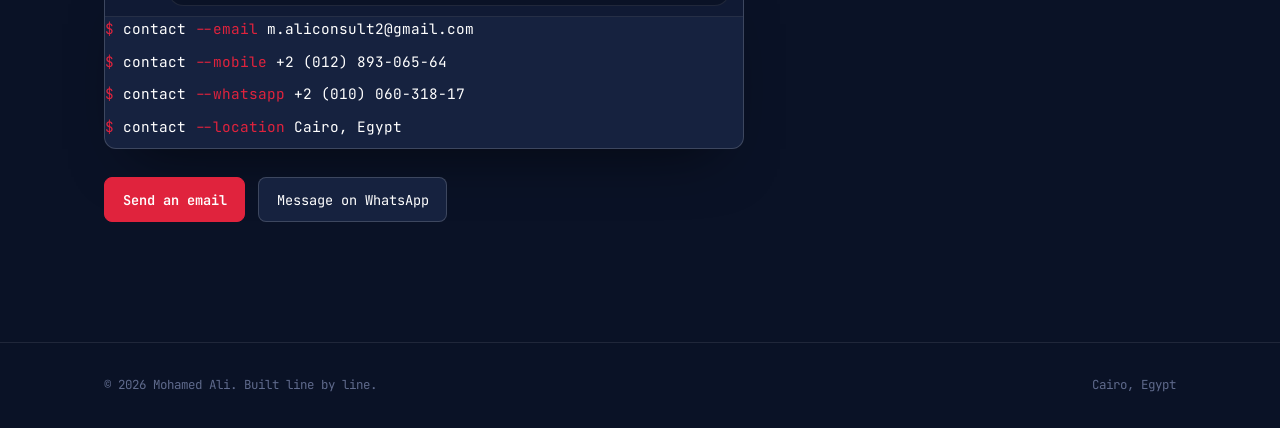
==== commit 320ad334: "Update index.html" ====
--- a/index.html
+++ b/index.html
@@ -60,7 +60,7 @@
                   <span>mohamed-ali.dev/about</span>
                 </div>
               </div>
-              <img class="hero__photo" src="https://github.com/hamadaelbanoby/portfolio/blob/main/images/site-icons/profile.jpg" alt="Portrait of Mohamed Ali, Front-End Developer">
+              <img class="hero__photo" src="images/site-icons/profile.jpg" alt="Portrait of Mohamed Ali, Front-End Developer">
               <div class="browser__footer hero__photo-caption">
                 <span>Mohamed Ali</span>
                 <span>Cairo, Egypt</span>
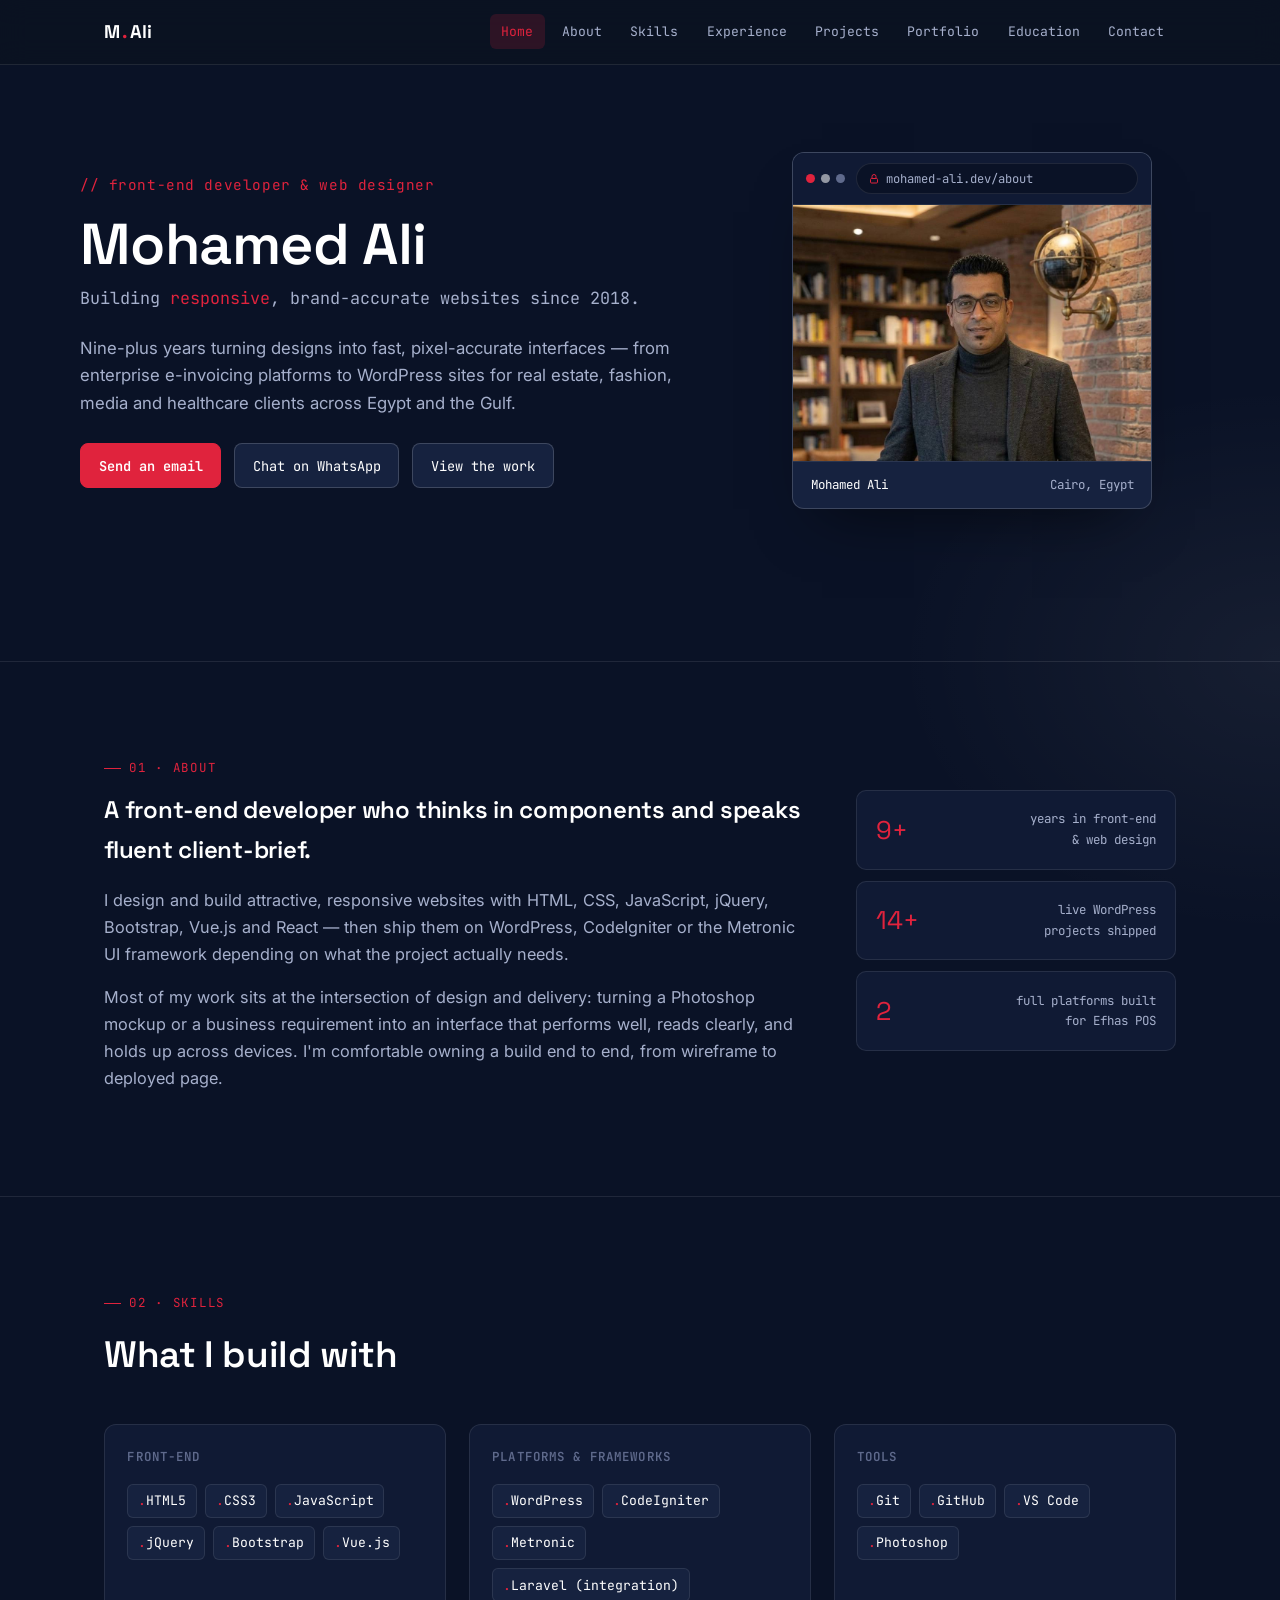
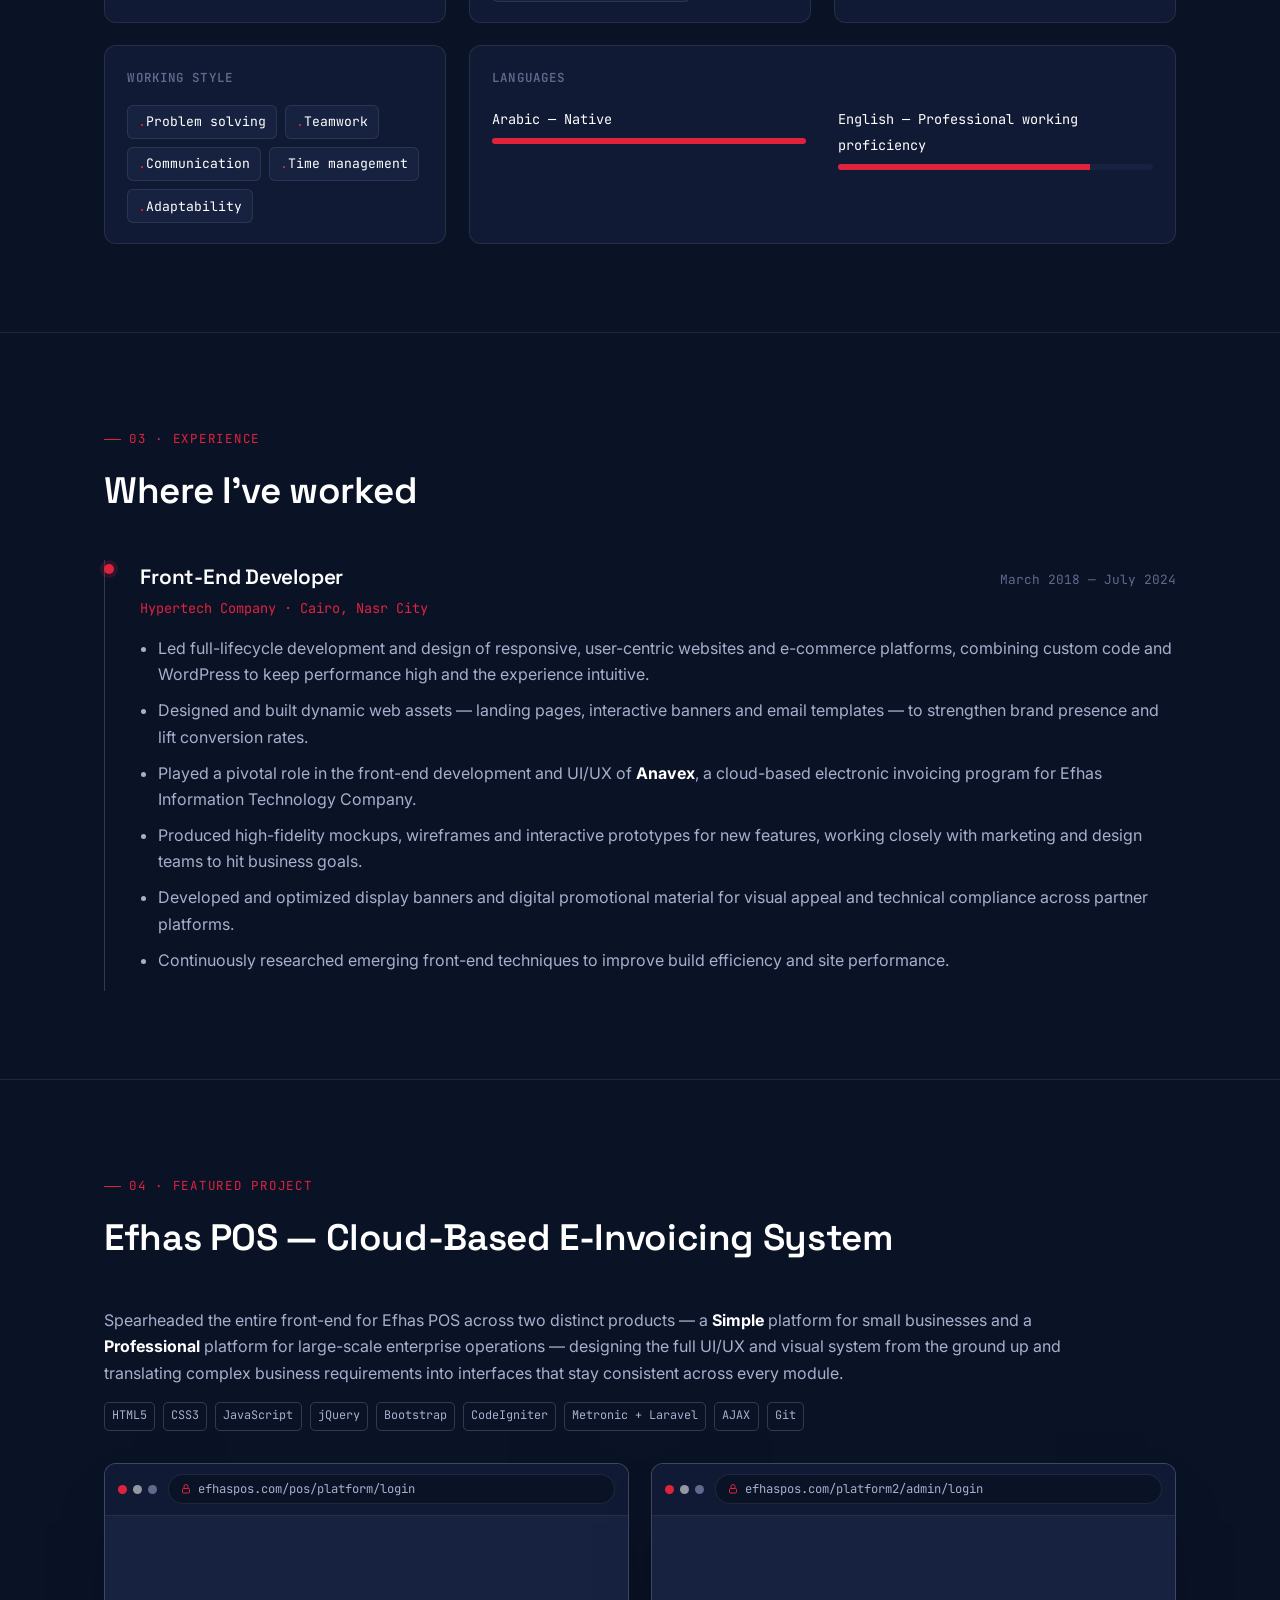
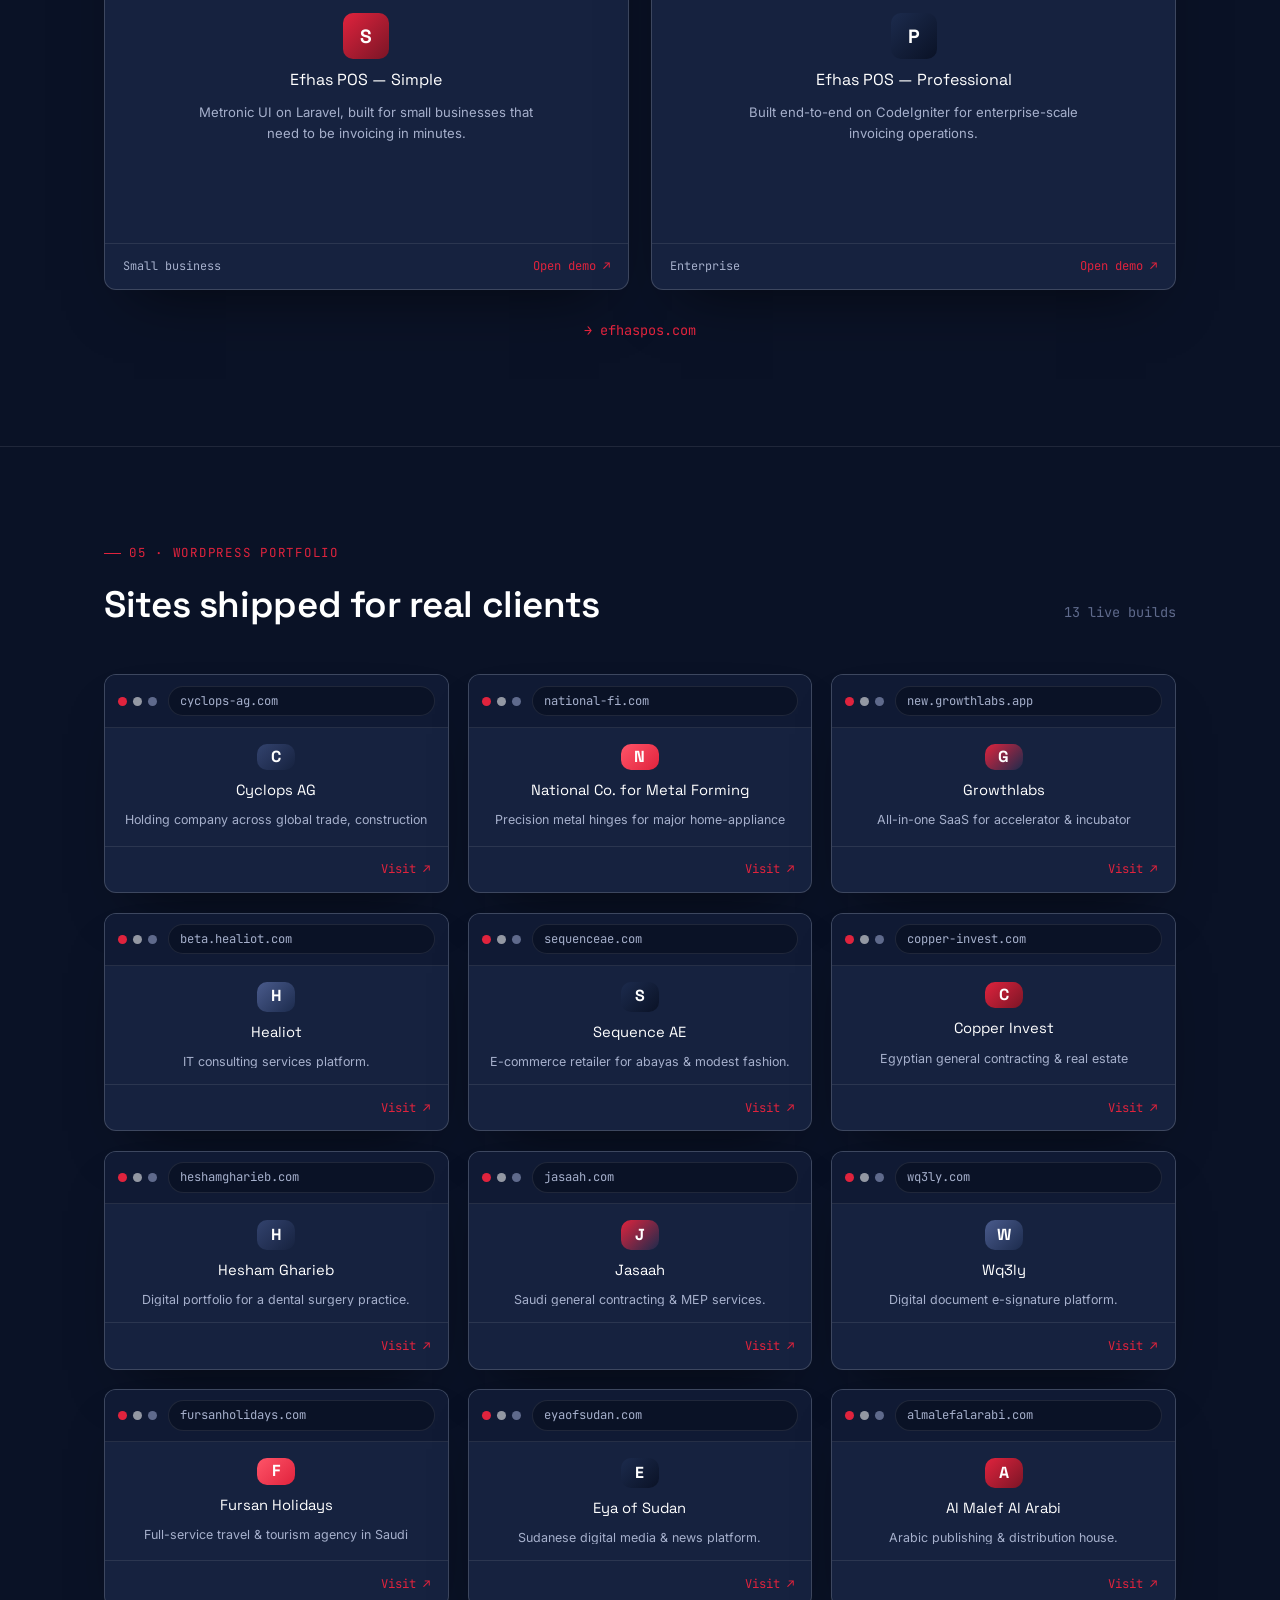
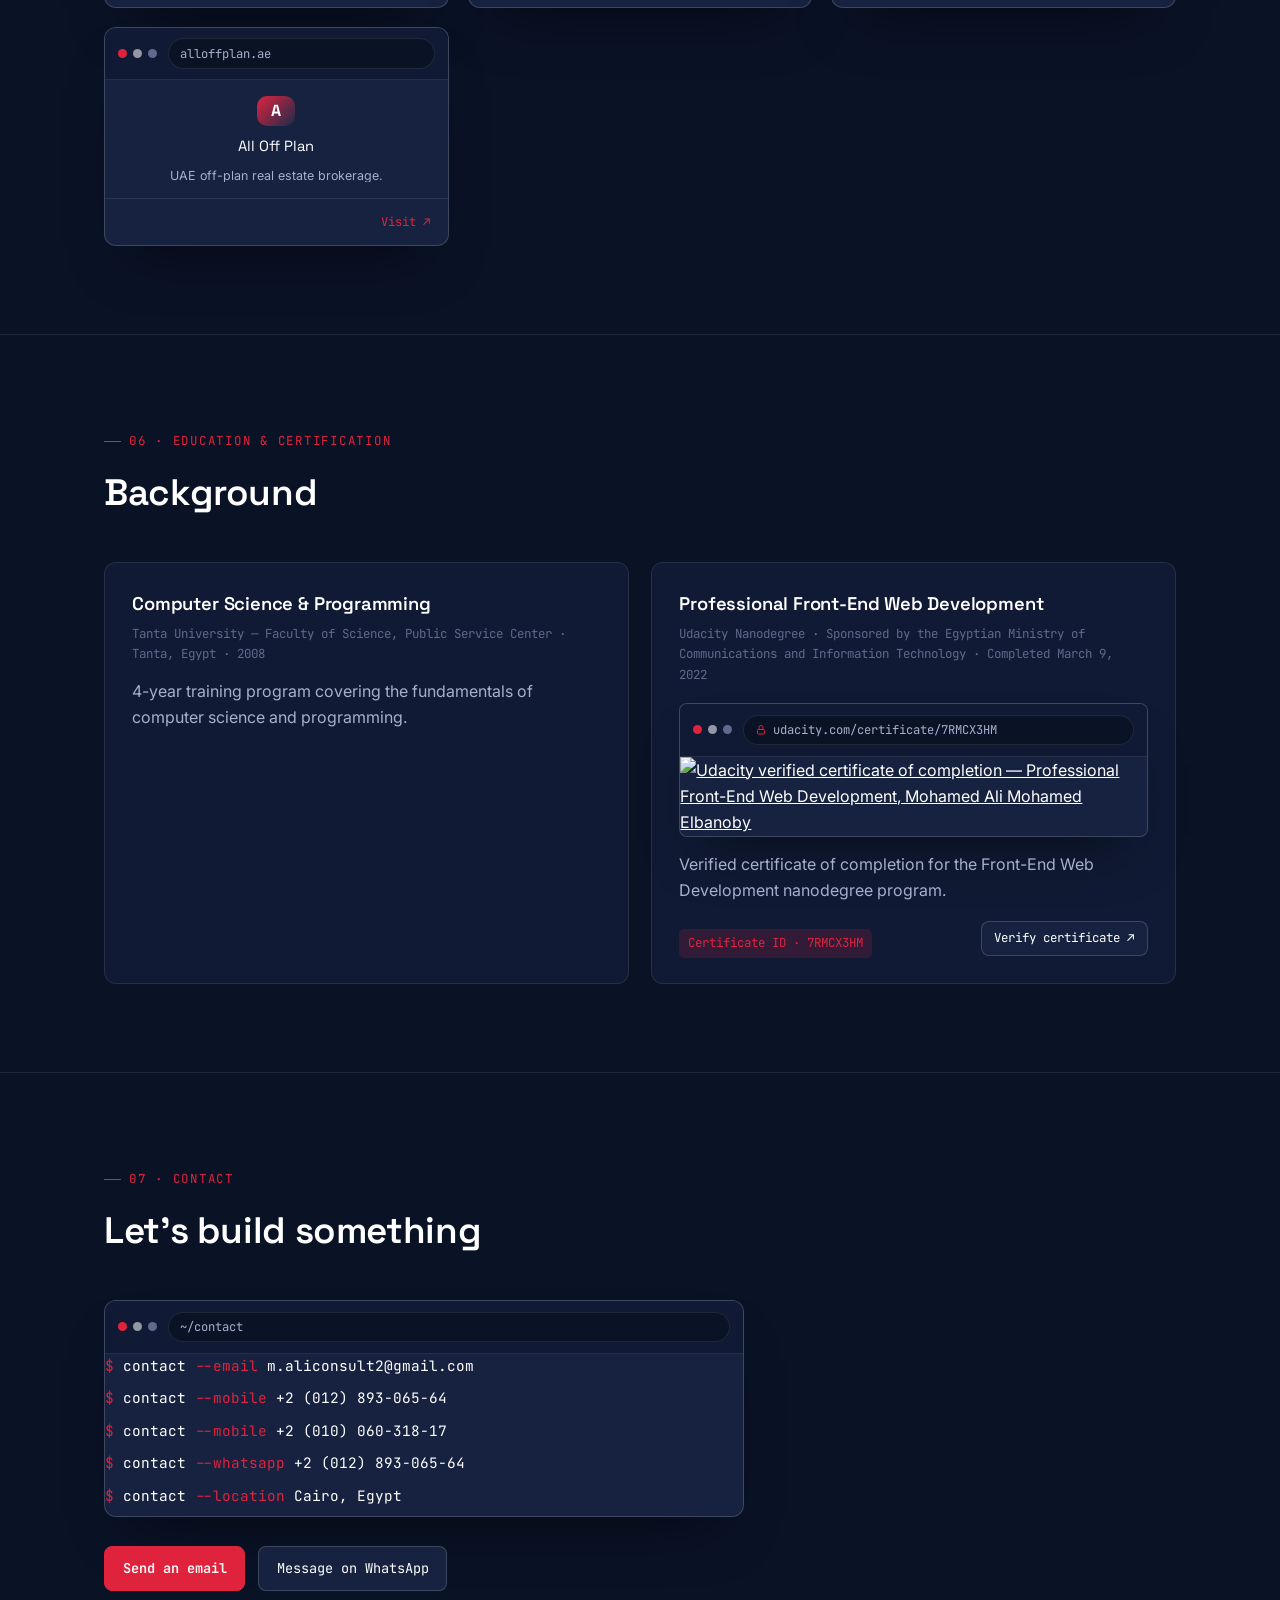
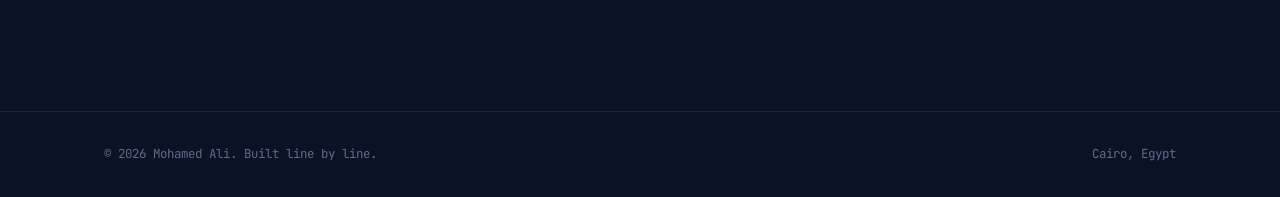
==== commit 2abd5540: "Update index.html" ====
--- a/index.html
+++ b/index.html
@@ -378,7 +378,7 @@
       </div>
     </section>
 
-    <!-- ============ CONTACT ============ -->
+   <!-- ============ CONTACT ============ -->
     <section id="contact" data-nav="Contact">
       <div class="wrap contact">
         <span class="eyebrow">07 · Contact</span>
@@ -392,14 +392,15 @@
           <div class="browser__body terminal">
             <div class="line"><span class="prompt">$</span> contact <span class="flag">--email</span> <span class="val"><a href="mailto:m.aliconsult2@gmail.com">m.aliconsult2@gmail.com</a></span></div>
             <div class="line"><span class="prompt">$</span> contact <span class="flag">--mobile</span> <span class="val"><a href="tel:+201289306564">+2 (012) 893-065-64</a></span></div>
-            <div class="line"><span class="prompt">$</span> contact <span class="flag">--whatsapp</span> <span class="val"><a href="https://wa.me/201006031817" target="_blank" rel="noopener">+2 (010) 060-318-17</a></span></div>
+             <div class="line"><span class="prompt">$</span> contact <span class="flag">--mobile</span> <span class="val"><a href="tel:+201289306564">+2 (010) 060-318-17</a></span></div>
+            <div class="line"><span class="prompt">$</span> contact <span class="flag">--whatsapp</span> <span class="val"><a href="https://wa.me/201289306564" target="_blank" rel="noopener">+2 (012) 893-065-64</a></span></div>
             <div class="line"><span class="prompt">$</span> contact <span class="flag">--location</span> <span class="val">Cairo, Egypt</span></div>
           </div>
         </div>
 
         <div class="contact__ctas">
           <a class="btn btn--primary" href="mailto:m.aliconsult2@gmail.com">Send an email</a>
-          <a class="btn btn--ghost" href="https://wa.me/201006031817" target="_blank" rel="noopener">Message on WhatsApp</a>
+          <a class="btn btn--ghost" href="https://wa.me/201289306564" target="_blank" rel="noopener">Message on WhatsApp</a>
         </div>
       </div>
     </section>
--- a/css/styles.css
+++ b/css/styles.css
@@ -210,7 +210,7 @@
 main { margin-top: 0; }
 
 .hero {
-  padding: 8.5rem 0 4rem;
+  padding: 4rem 0 4rem;
 }
 .hero__grid {
   display: grid;
@@ -289,7 +289,7 @@
 .hero__photo {
   display: block;
   width: 100%;
-  aspect-ratio: 4/5;
+  aspect-ratio: 7/5;
   object-fit: cover;
   object-position: center top;
 }
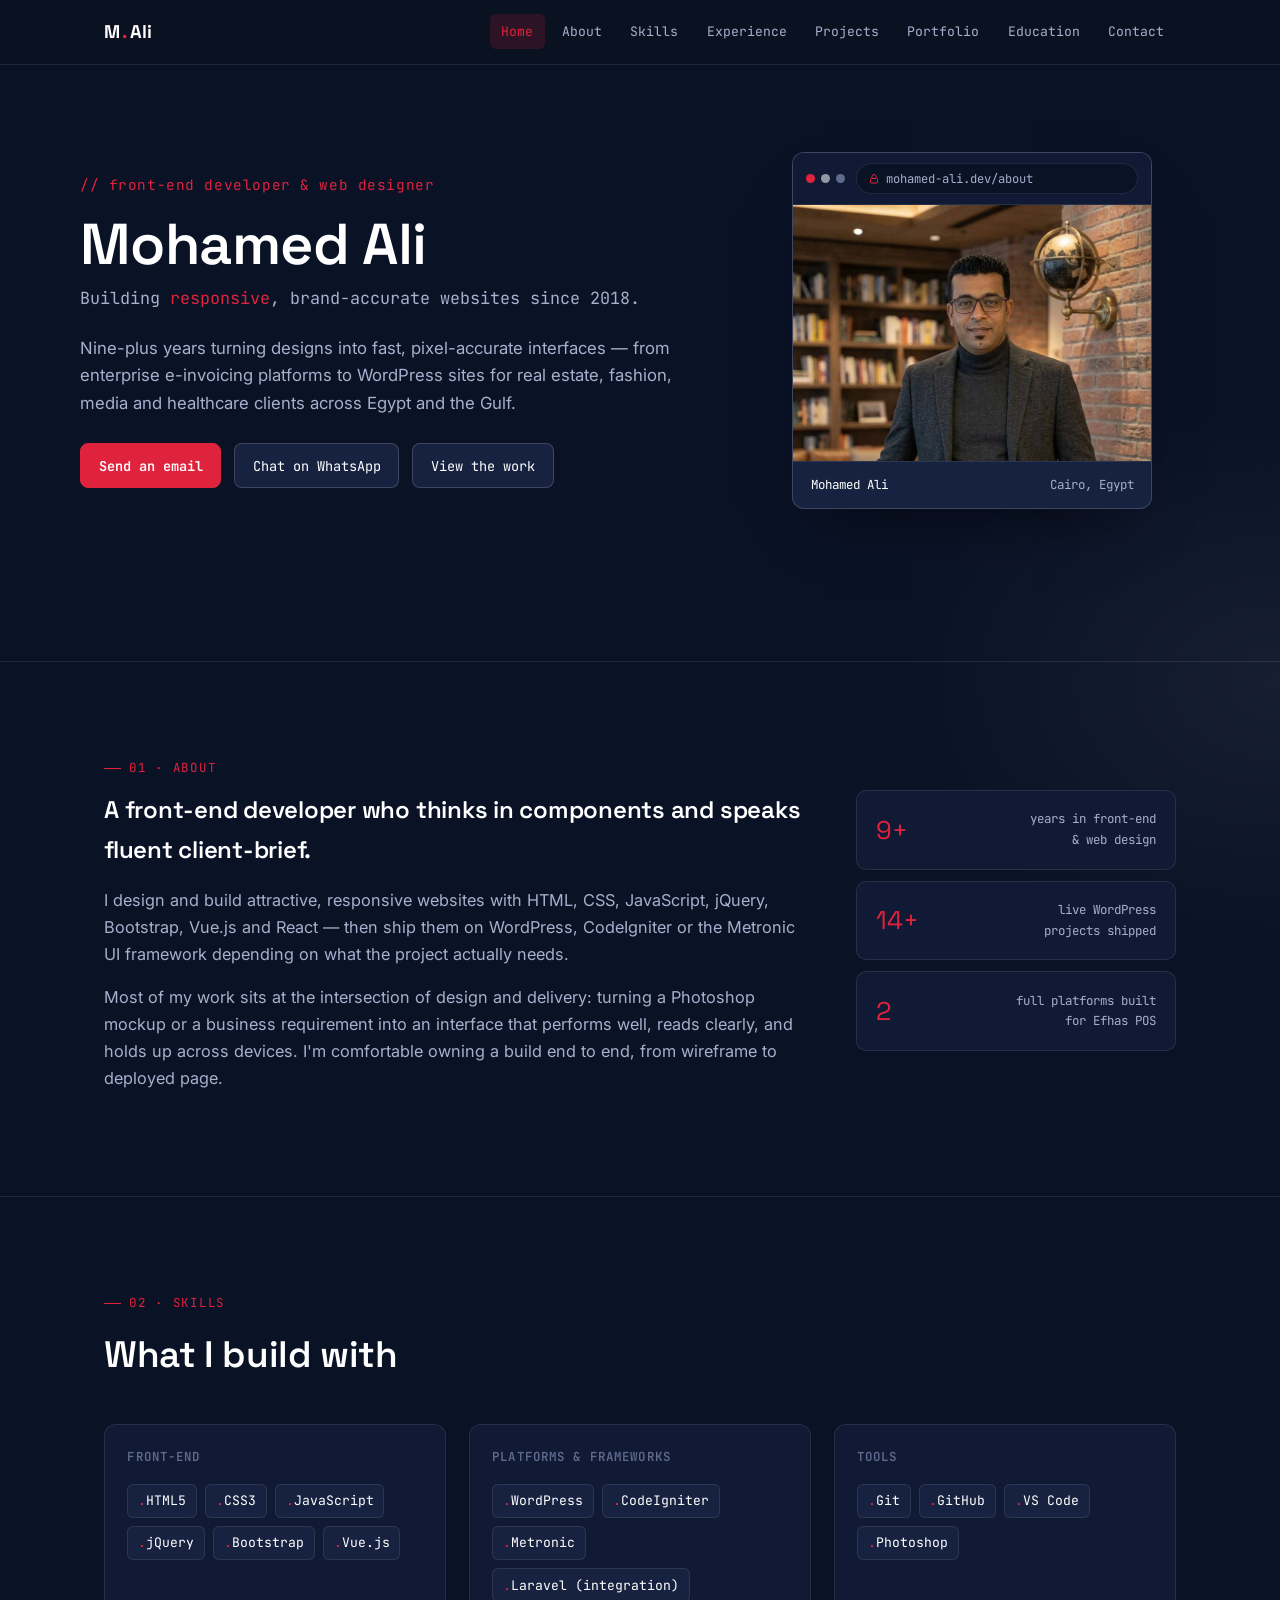
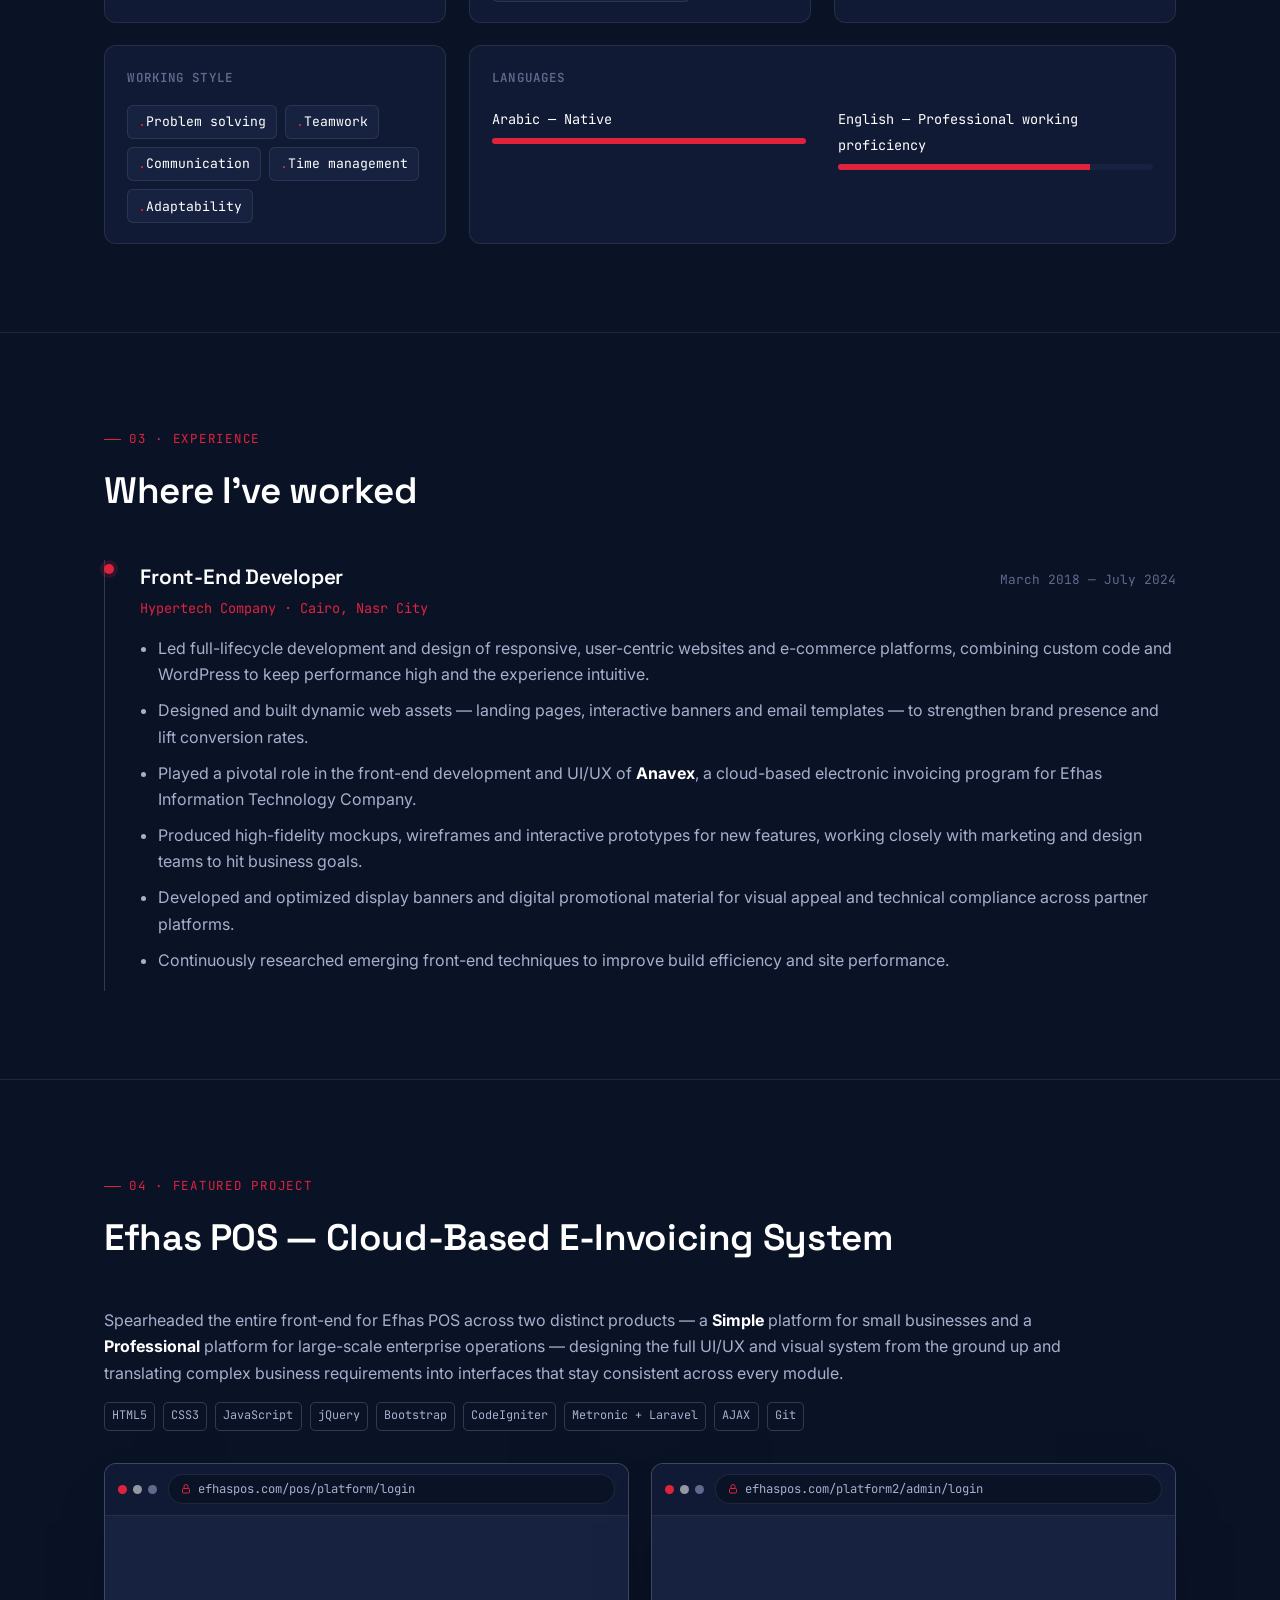
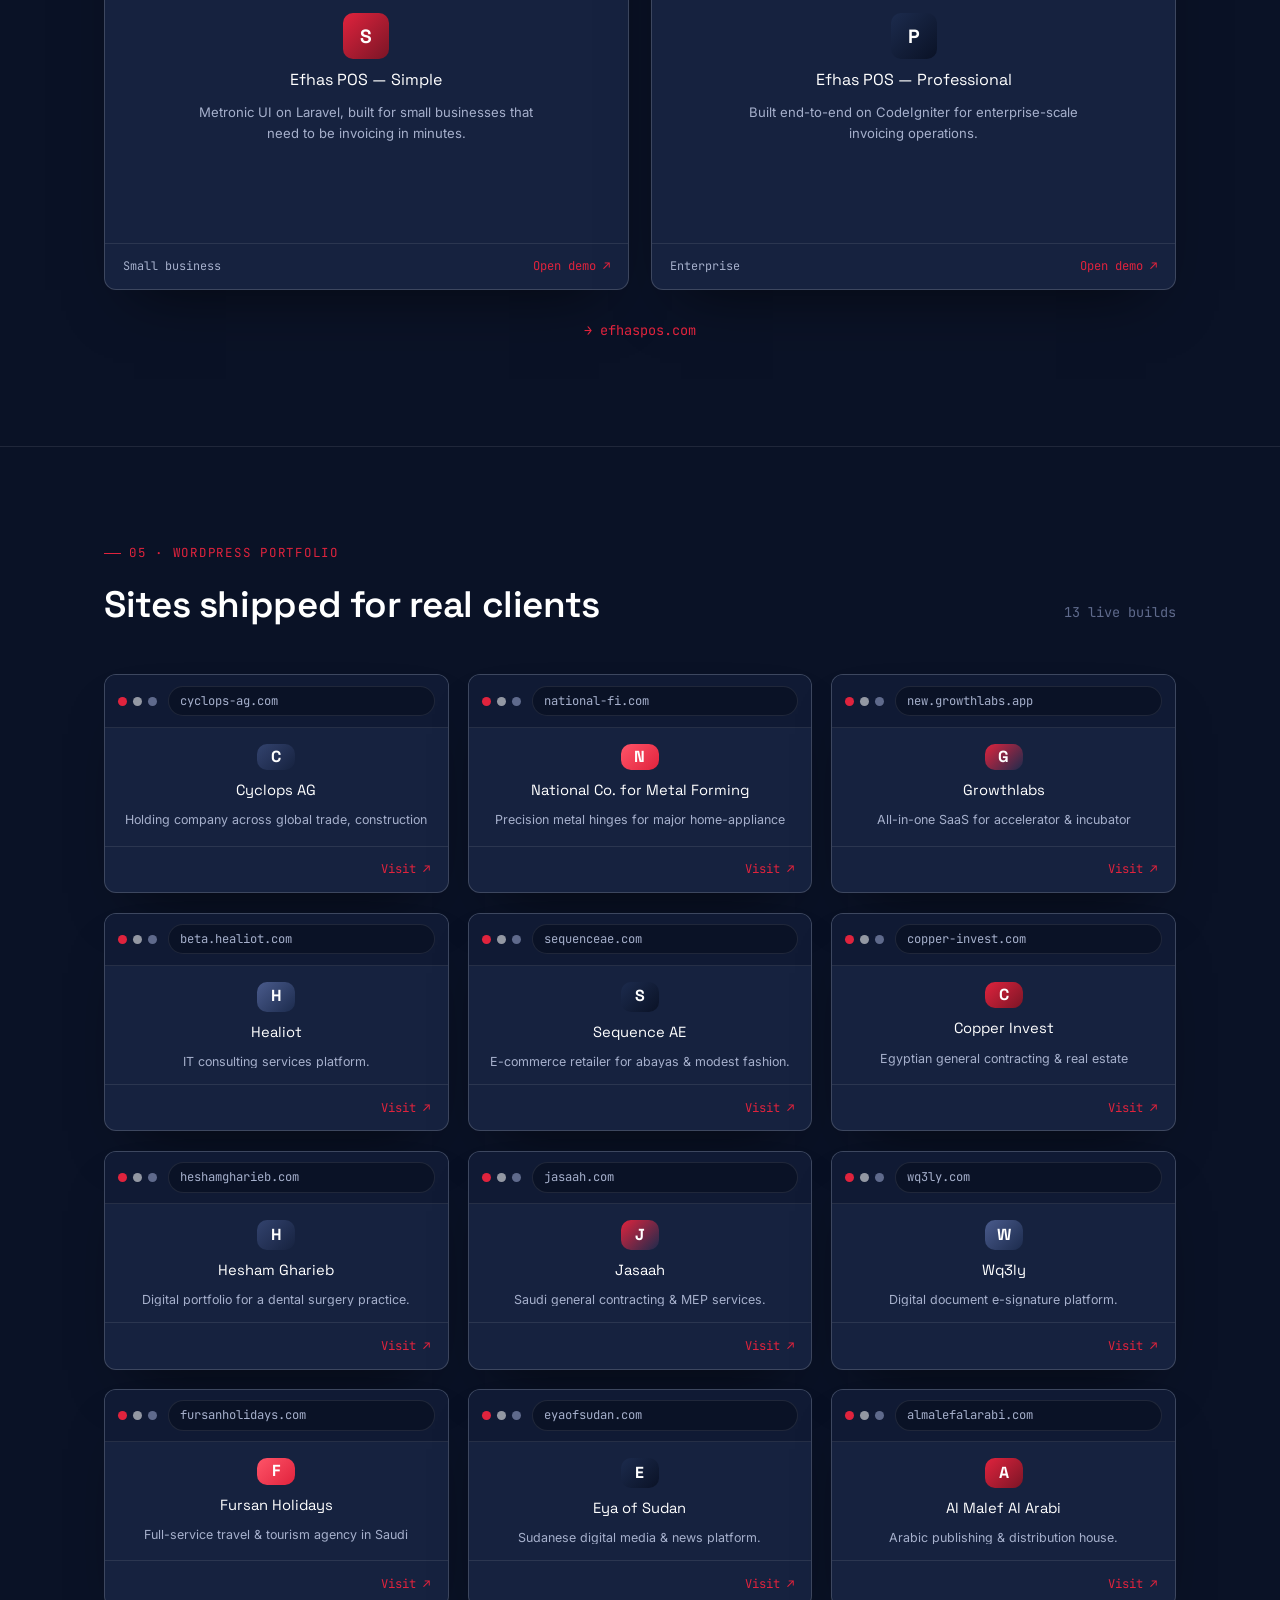
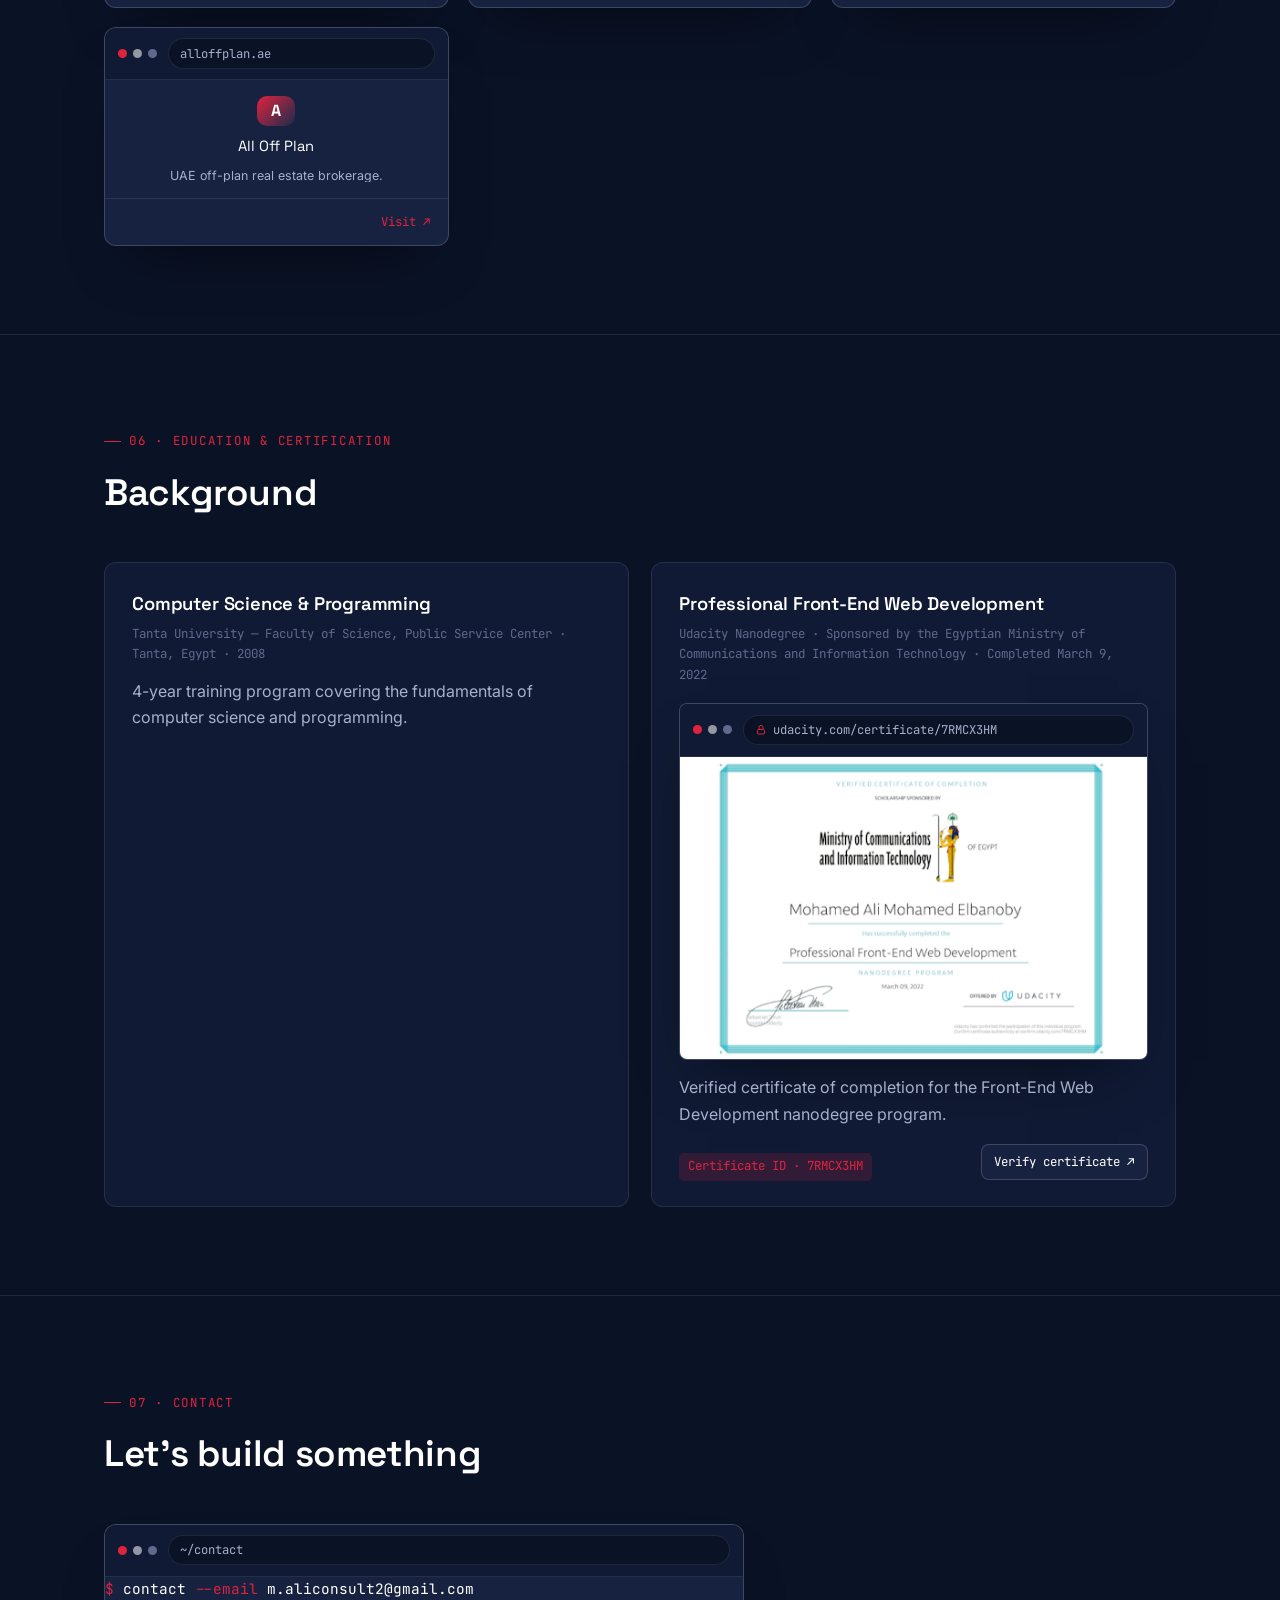
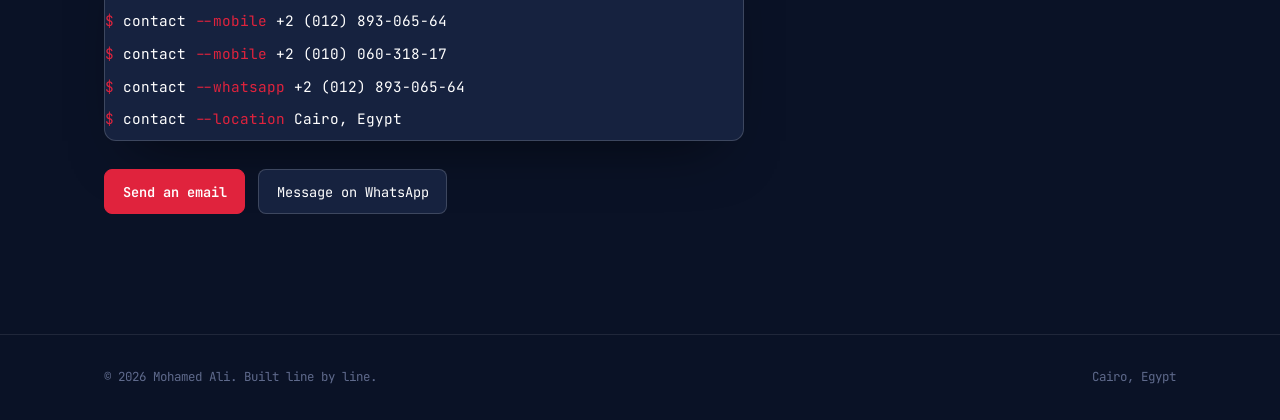
==== commit 678b871c: "Update index.html" ====
--- a/index.html
+++ b/index.html
@@ -14,8 +14,8 @@
   <link href="css/styles.css" rel="stylesheet">
 
   <link rel="icon" href="favicon.ico" sizes="any">
-  <link rel="icon" type="image/png" sizes="32x32" href="images/favicon-32.png">
-  <link rel="apple-touch-icon" href="images/apple-touch-icon.png">
+  <link rel="icon" type="image/png" sizes="32x32" href="images/site-icons/favicon-32.png">
+  <link rel="apple-touch-icon" href="images/site-icons/apple-touch-icon.png">
   <link rel="manifest" href="site.webmanifest">
   <meta name="theme-color" content="#0a1226">
 </head>
@@ -46,7 +46,7 @@
             <p class="hero__lede">Nine-plus years turning designs into fast, pixel-accurate interfaces — from enterprise e-invoicing platforms to WordPress sites for real estate, fashion, media and healthcare clients across Egypt and the Gulf.</p>
             <div class="hero__ctas">
               <a class="btn btn--primary" href="mailto:m.aliconsult2@gmail.com">Send an email</a>
-              <a class="btn btn--ghost" href="https://wa.me/201006031817" target="_blank" rel="noopener">Chat on WhatsApp</a>
+              <a class="btn btn--ghost" href="https://wa.me/201289306564" target="_blank" rel="noopener">Chat on WhatsApp</a>
               <a class="btn btn--ghost" href="#portfolio">View the work</a>
             </div>
           </div>
@@ -364,7 +364,7 @@
                 </div>
               </div>
               <a href="https://www.udacity.com/certificate/7RMCX3HM" target="_blank" rel="noopener">
-                <img src="images/certificate.png" alt="Udacity verified certificate of completion — Professional Front-End Web Development, Mohamed Ali Mohamed Elbanoby" loading="lazy">
+                <img src="images/site-icons/certificate.png" alt="Udacity verified certificate of completion — Professional Front-End Web Development, Mohamed Ali Mohamed Elbanoby" loading="lazy">
               </a>
             </div>
 
@@ -392,7 +392,7 @@
           <div class="browser__body terminal">
             <div class="line"><span class="prompt">$</span> contact <span class="flag">--email</span> <span class="val"><a href="mailto:m.aliconsult2@gmail.com">m.aliconsult2@gmail.com</a></span></div>
             <div class="line"><span class="prompt">$</span> contact <span class="flag">--mobile</span> <span class="val"><a href="tel:+201289306564">+2 (012) 893-065-64</a></span></div>
-             <div class="line"><span class="prompt">$</span> contact <span class="flag">--mobile</span> <span class="val"><a href="tel:+201289306564">+2 (010) 060-318-17</a></span></div>
+             <div class="line"><span class="prompt">$</span> contact <span class="flag">--mobile</span> <span class="val"><a href="tel:+201006031817">+2 (010) 060-318-17</a></span></div>
             <div class="line"><span class="prompt">$</span> contact <span class="flag">--whatsapp</span> <span class="val"><a href="https://wa.me/201289306564" target="_blank" rel="noopener">+2 (012) 893-065-64</a></span></div>
             <div class="line"><span class="prompt">$</span> contact <span class="flag">--location</span> <span class="val">Cairo, Egypt</span></div>
           </div>
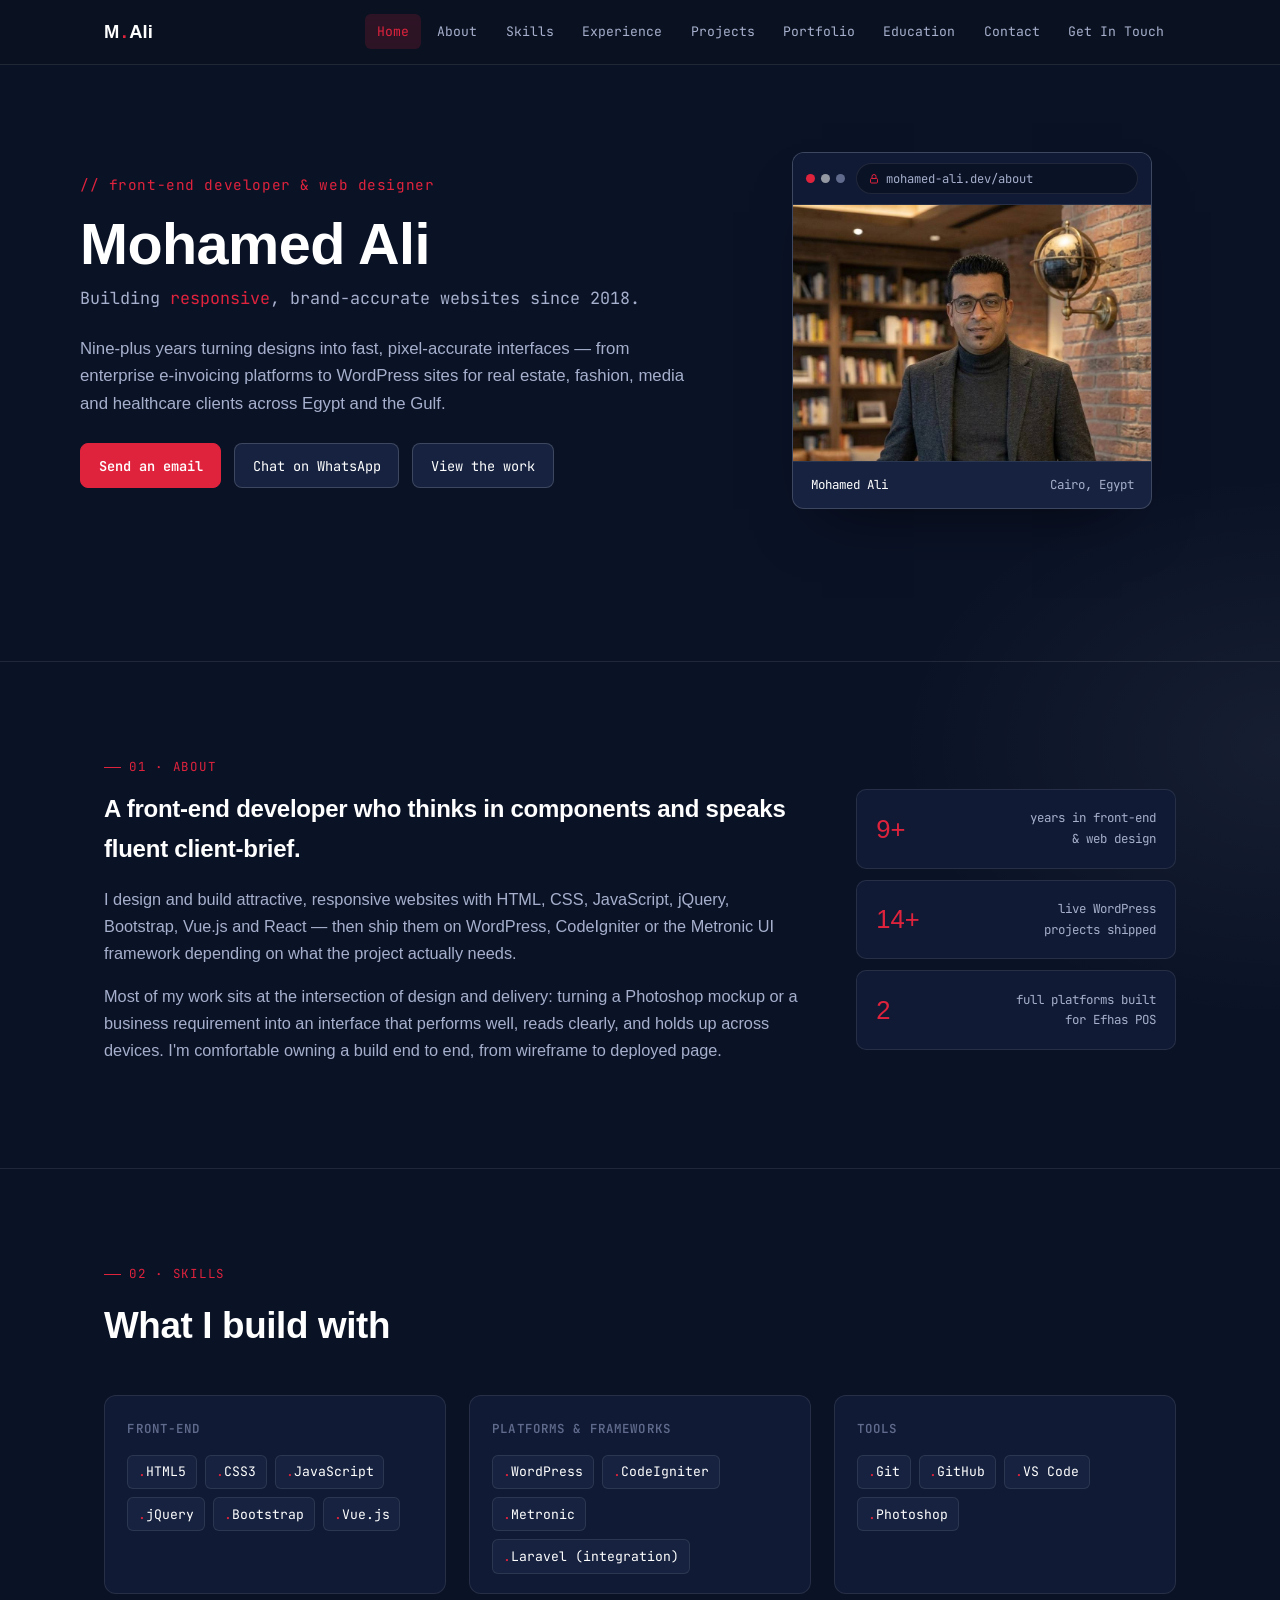
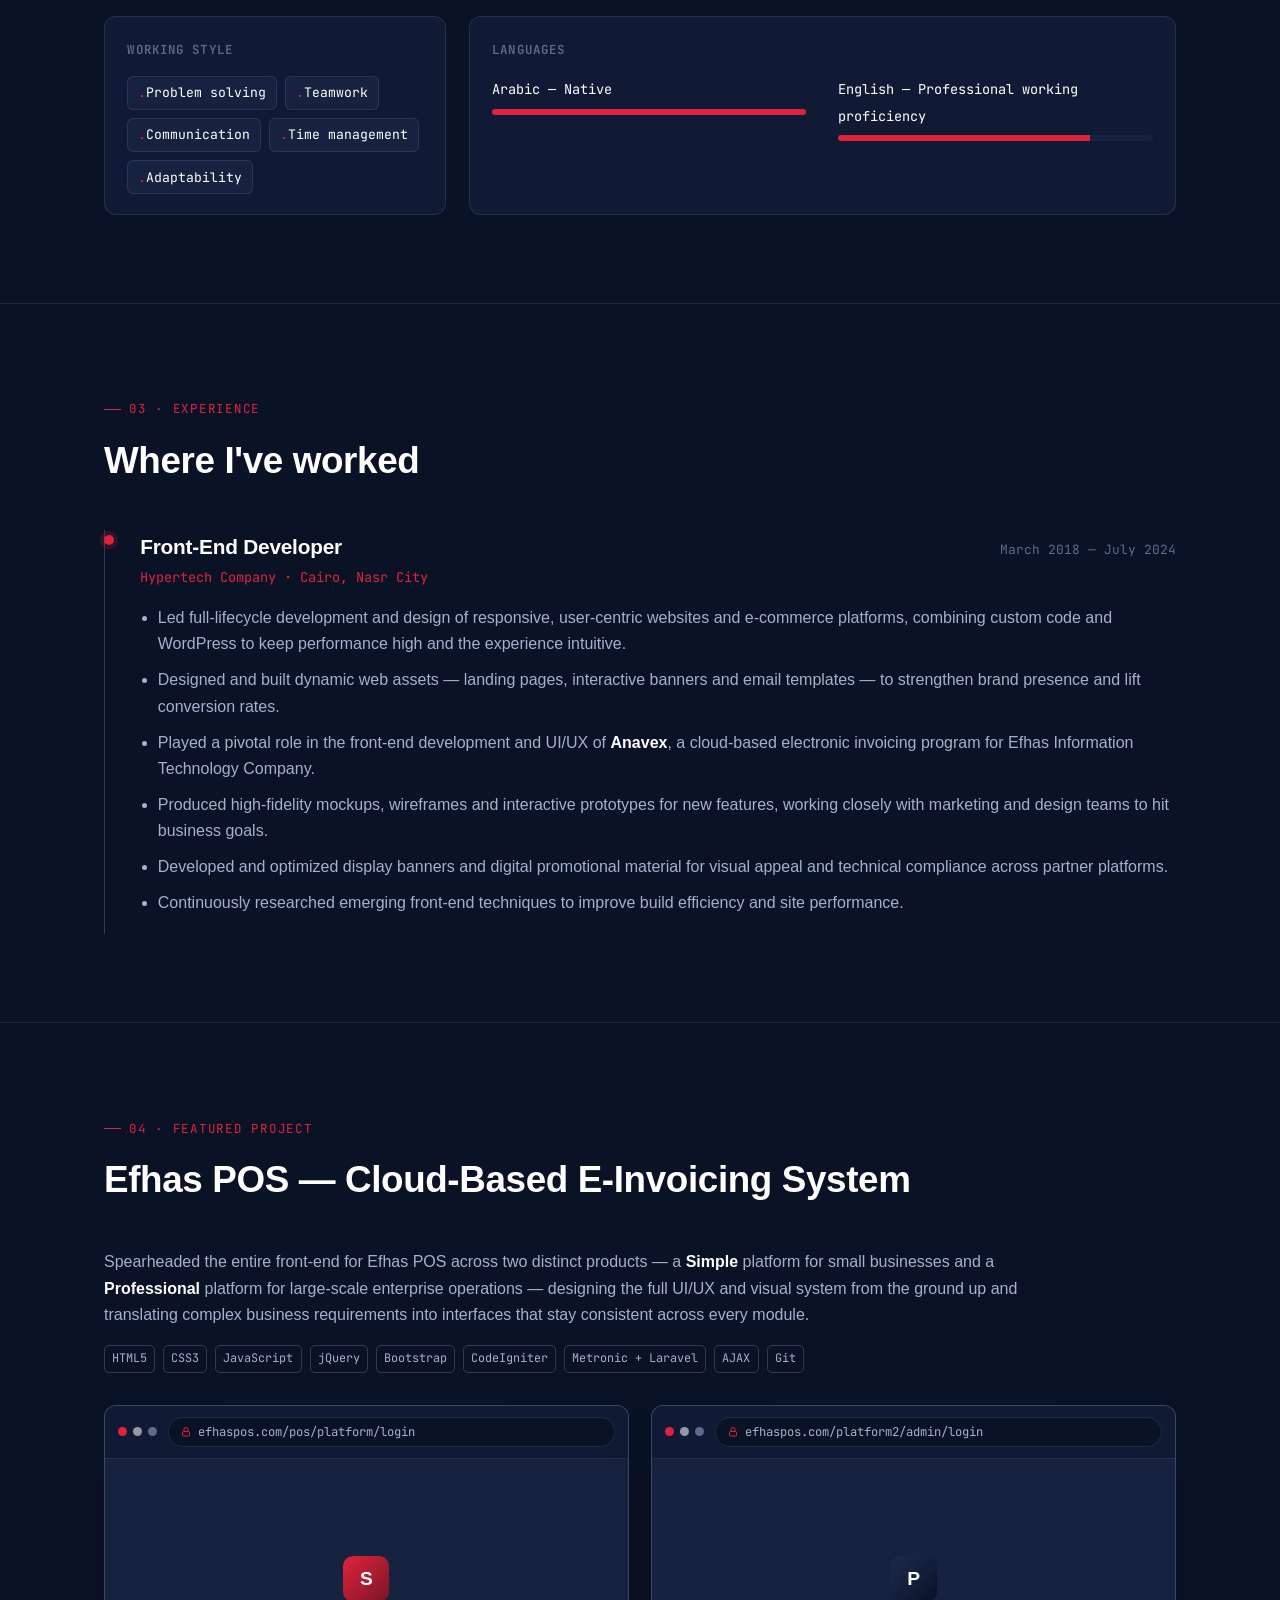
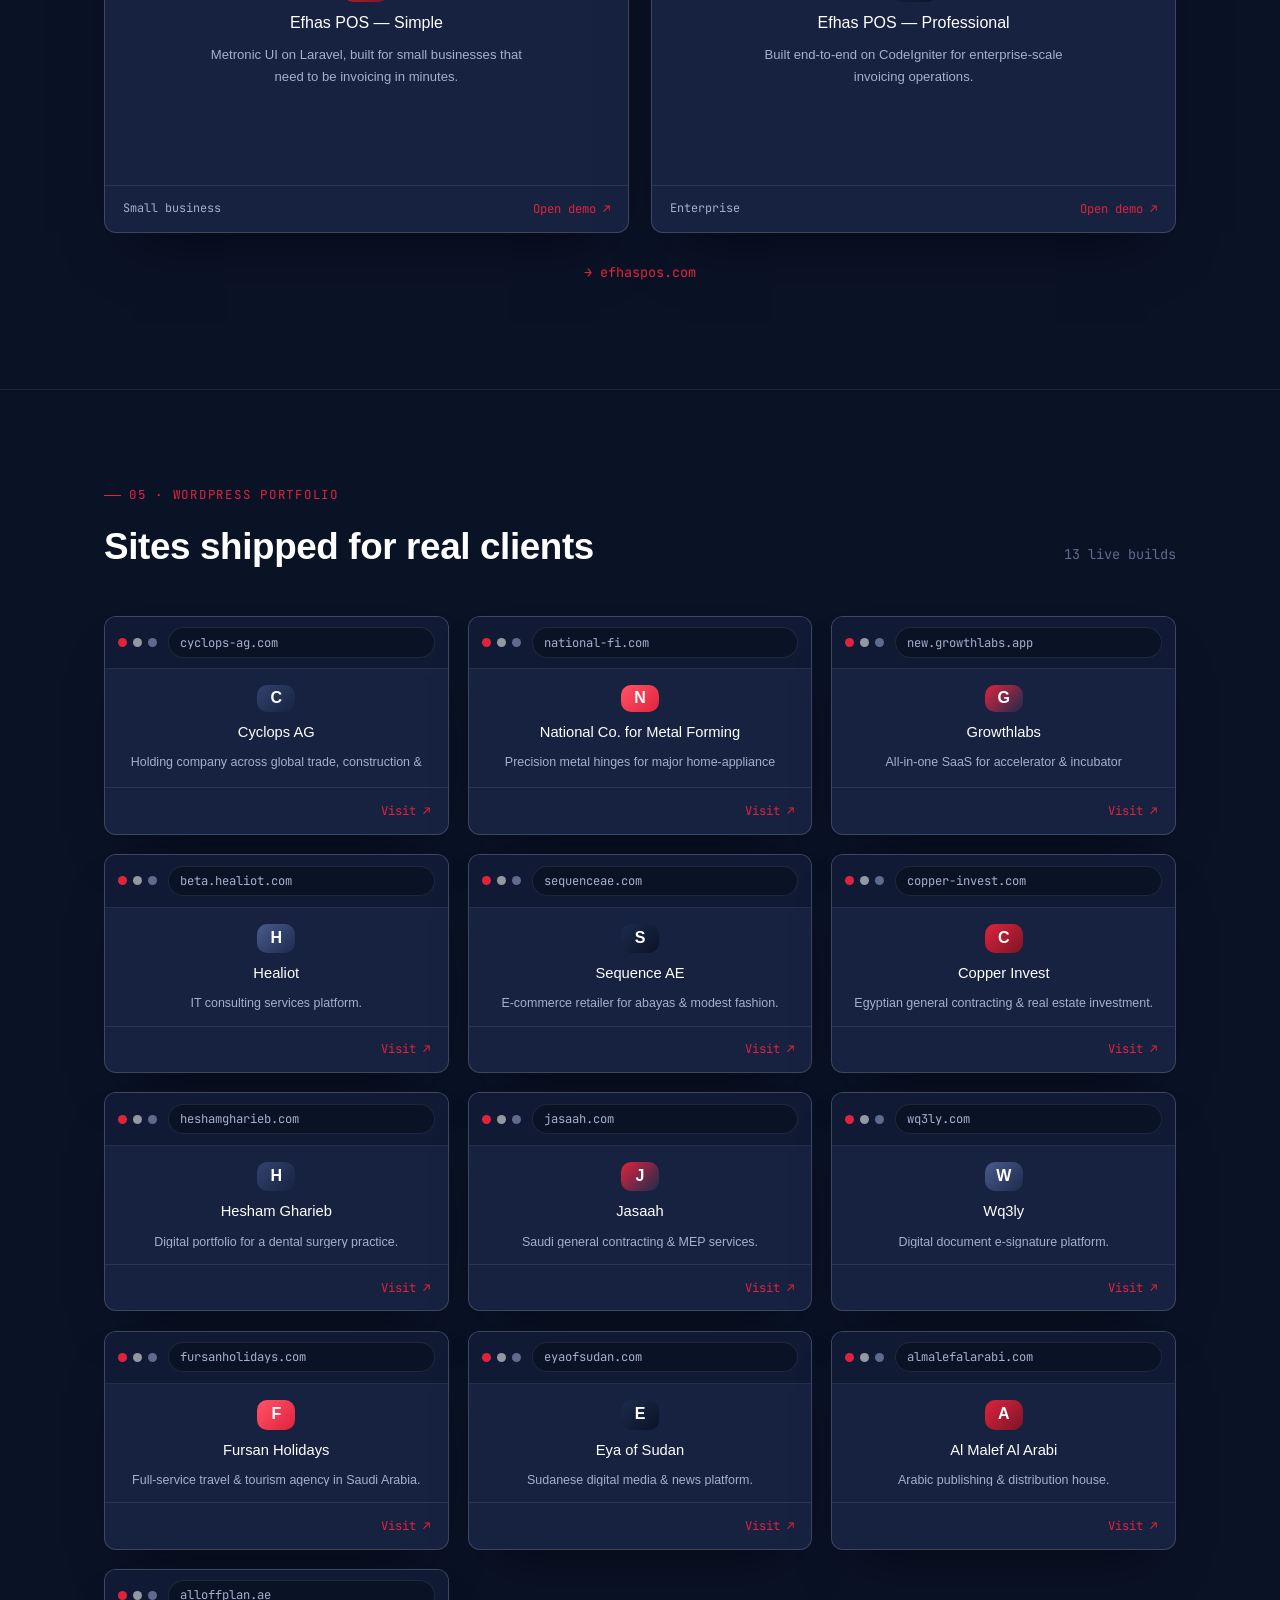
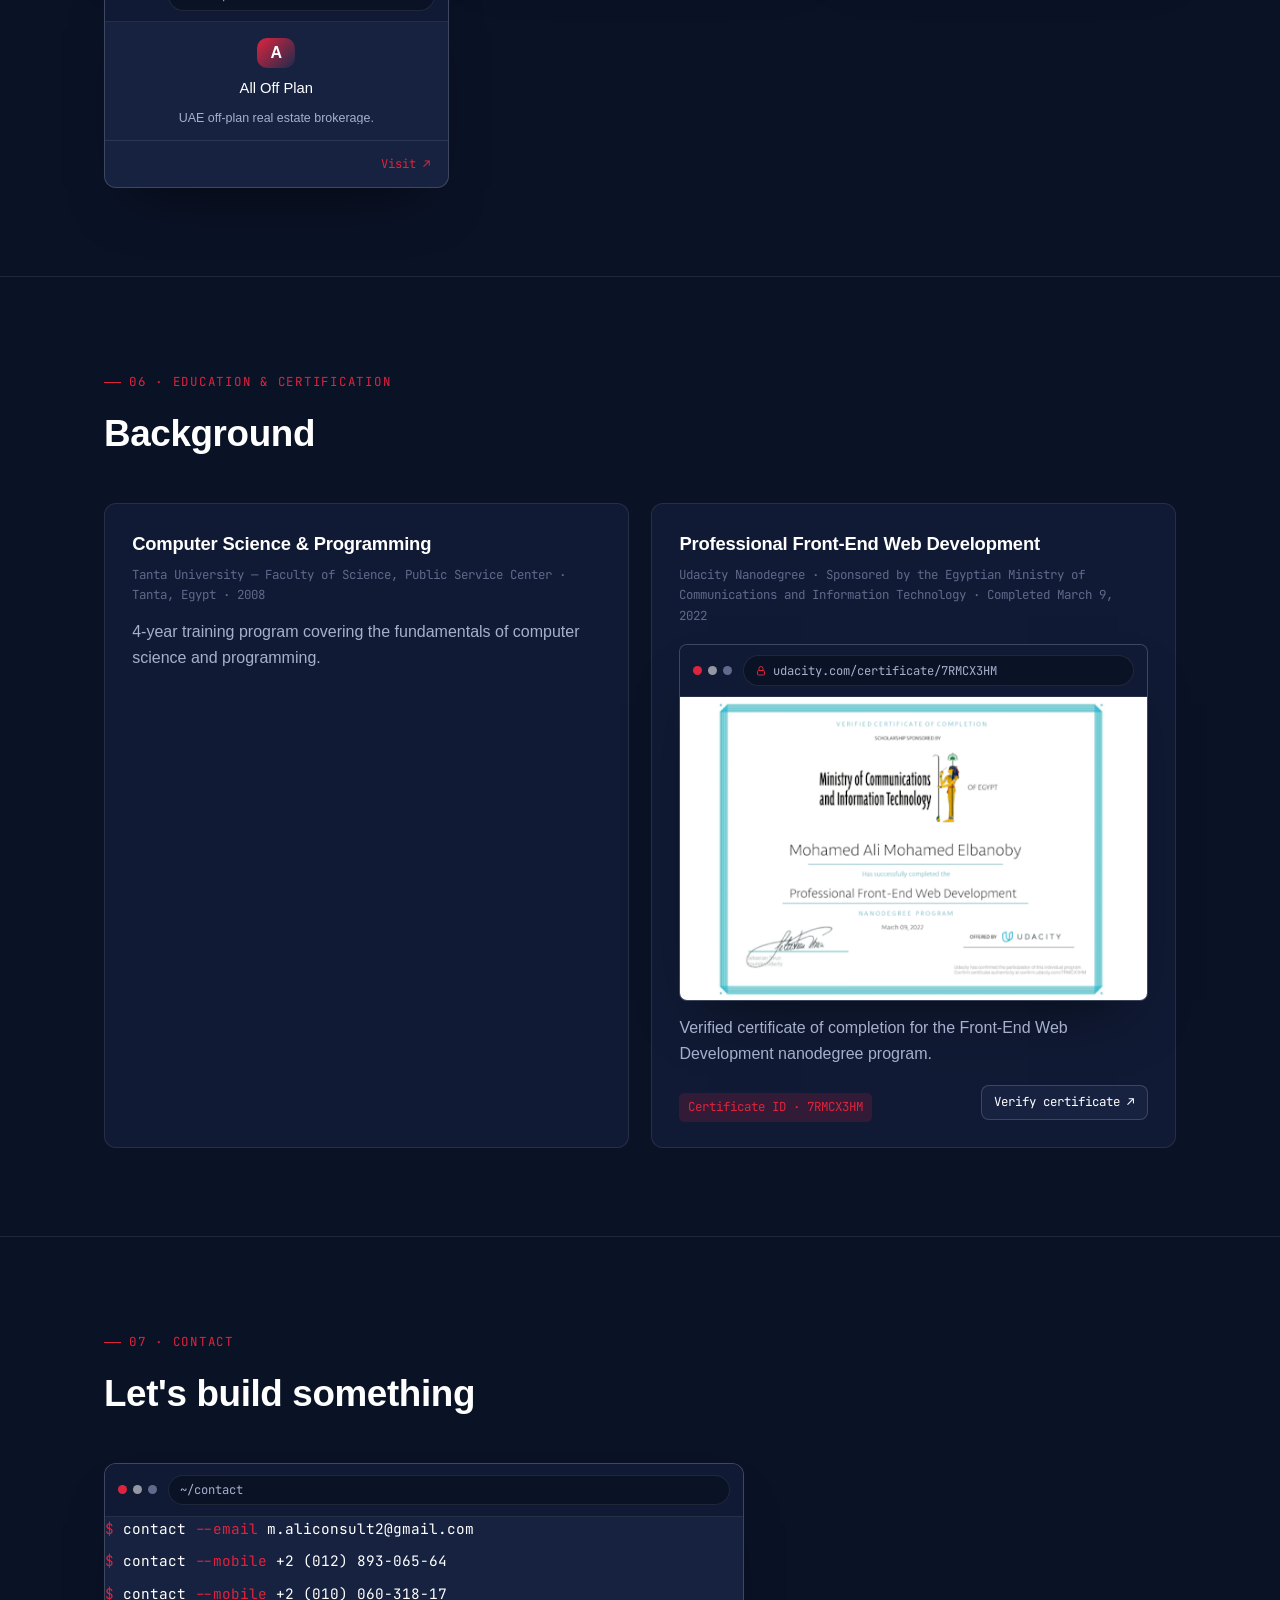
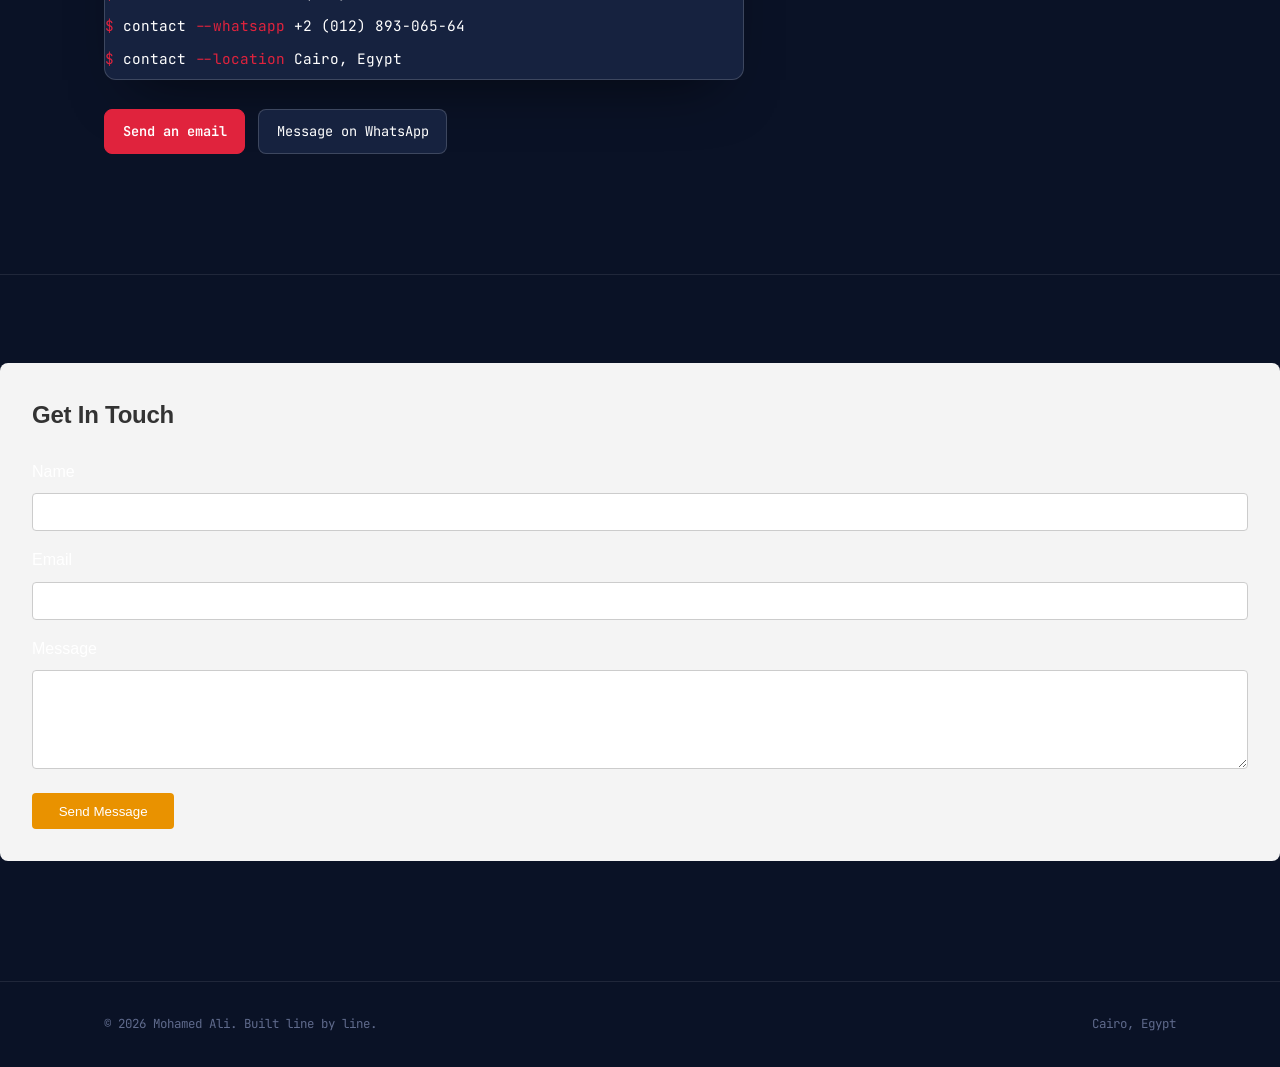
==== commit d381ec1c: "Update index.html" ====
--- a/index.html
+++ b/index.html
@@ -10,7 +10,9 @@
   <link rel="preconnect" href="https://fonts.googleapis.com">
   <link rel="preconnect" href="https://fonts.gstatic.com" crossorigin>
   <link href="https://fonts.googleapis.com/css2?family=Space+Grotesk:wght@500;600;700&family=Inter:wght@400;500;600&family=JetBrains+Mono:wght@400;500&display=swap" rel="stylesheet">
-
+<link rel="preconnect" href="https://fonts.googleapis.com">
+<link rel="preconnect" href="https://fonts.gstatic.com" crossorigin>
+<link href="https://fonts.googleapis.com/css2?family=Lato:ital,wght@0,100;0,300;0,400;0,700;0,900;1,100;1,300;1,400;1,700;1,900&display=swap" rel="stylesheet">
   <link href="css/styles.css" rel="stylesheet">
 
   <link rel="icon" href="favicon.ico" sizes="any">
@@ -18,6 +20,43 @@
   <link rel="apple-touch-icon" href="images/site-icons/apple-touch-icon.png">
   <link rel="manifest" href="site.webmanifest">
   <meta name="theme-color" content="#0a1226">
+   <style>
+    /* CSS for the new contact form to match the existing design */
+    .contact__form {
+      padding: 2em;
+      background-color: #f4f4f4;
+      border-radius: 8px;
+      margin-bottom: 2em;
+    }
+    .contact__form h2 {
+      margin-bottom: 1em;
+      color: #333;
+    }
+    .form-group {
+      margin-bottom: 1em;
+    }
+    .form-group label {
+      display: block;
+      margin-bottom: 0.5em;
+    }
+    .form-group input, .form-group textarea {
+      width: 100%;
+      padding: 0.8em;
+      border: 1px solid #ccc;
+      border-radius: 4px;
+    }
+    .submit-btn {
+      padding: 0.8em 2em;
+      background-color: #e99200; /* Matching user's primary color */
+      color: white;
+      border: none;
+      border-radius: 4px;
+      cursor: pointer;
+    }
+    .submit-btn:hover {
+      background-color: #d18200;
+    }
+  </style>
 </head>
 <body>
 
@@ -404,7 +443,28 @@
         </div>
       </div>
     </section>
-
+<!-- Contact Form Section -->
+    <section id="section5" data-nav="Get In Touch">
+      <div class="landing__container contact__form">
+        <h2>Get In Touch</h2>
+        <form action="https://api.web3forms.com/submit" method="POST">
+          <input type="hidden" name="access_key" value="YOUR_ACCESS_KEY_HERE">
+          <div class="form-group">
+            <label for="name">Name</label>
+            <input type="text" id="name" name="name" required>
+          </div>
+          <div class="form-group">
+            <label for="email">Email</label>
+            <input type="email" id="email" name="email" required>
+          </div>
+          <div class="form-group">
+            <label for="message">Message</label>
+            <textarea id="message" name="message" rows="5" required></textarea>
+          </div>
+          <button type="submit" class="submit-btn">Send Message</button>
+        </form>
+      </div>
+    </section>
   </main>
 
   <footer class="page__footer">
--- a/css/styles.css
+++ b/css/styles.css
@@ -22,14 +22,73 @@
   --accent-white-dim: rgba(255, 255, 255, 0.14);
 
   /* Type */
-  --font-display: "Space Grotesk", "Segoe UI", sans-serif;
-  --font-body: "Inter", "Segoe UI", sans-serif;
+  --font-display: "Lato", sans-serif;
+  --font-body: "Lato", sans-serif;
   --font-mono: "JetBrains Mono", "Courier New", monospace;
 
   --container: 1120px;
 }
 
 * { box-sizing: border-box; }
+.lato-thin {
+  font-family: "Lato", sans-serif;
+  font-weight: 100;
+  font-style: normal;
+}
+
+.lato-light {
+  font-family: "Lato", sans-serif;
+  font-weight: 300;
+  font-style: normal;
+}
+
+.lato-regular {
+  font-family: "Lato", sans-serif;
+  font-weight: 400;
+  font-style: normal;
+}
+
+.lato-bold {
+  font-family: "Lato", sans-serif;
+  font-weight: 700;
+  font-style: normal;
+}
+
+.lato-black {
+  font-family: "Lato", sans-serif;
+  font-weight: 900;
+  font-style: normal;
+}
+
+.lato-thin-italic {
+  font-family: "Lato", sans-serif;
+  font-weight: 100;
+  font-style: italic;
+}
+
+.lato-light-italic {
+  font-family: "Lato", sans-serif;
+  font-weight: 300;
+  font-style: italic;
+}
+
+.lato-regular-italic {
+  font-family: "Lato", sans-serif;
+  font-weight: 400;
+  font-style: italic;
+}
+
+.lato-bold-italic {
+  font-family: "Lato", sans-serif;
+  font-weight: 700;
+  font-style: italic;
+}
+
+.lato-black-italic {
+  font-family: "Lato", sans-serif;
+  font-weight: 900;
+  font-style: italic;
+}
 
 html { scroll-behavior: smooth; }
 
@@ -609,7 +668,7 @@
   .navbar__menu.is-open ul { flex-direction: column; width: 100%; }
   .skills__groups { grid-template-columns: 1fr; }
   .portfolio__grid { grid-template-columns: 1fr; }
-  .hero { padding-top: 7rem; }
+  .hero { padding-top: 3rem; }
   .lang-row { flex-direction: column; gap: 1rem; }
 }
 
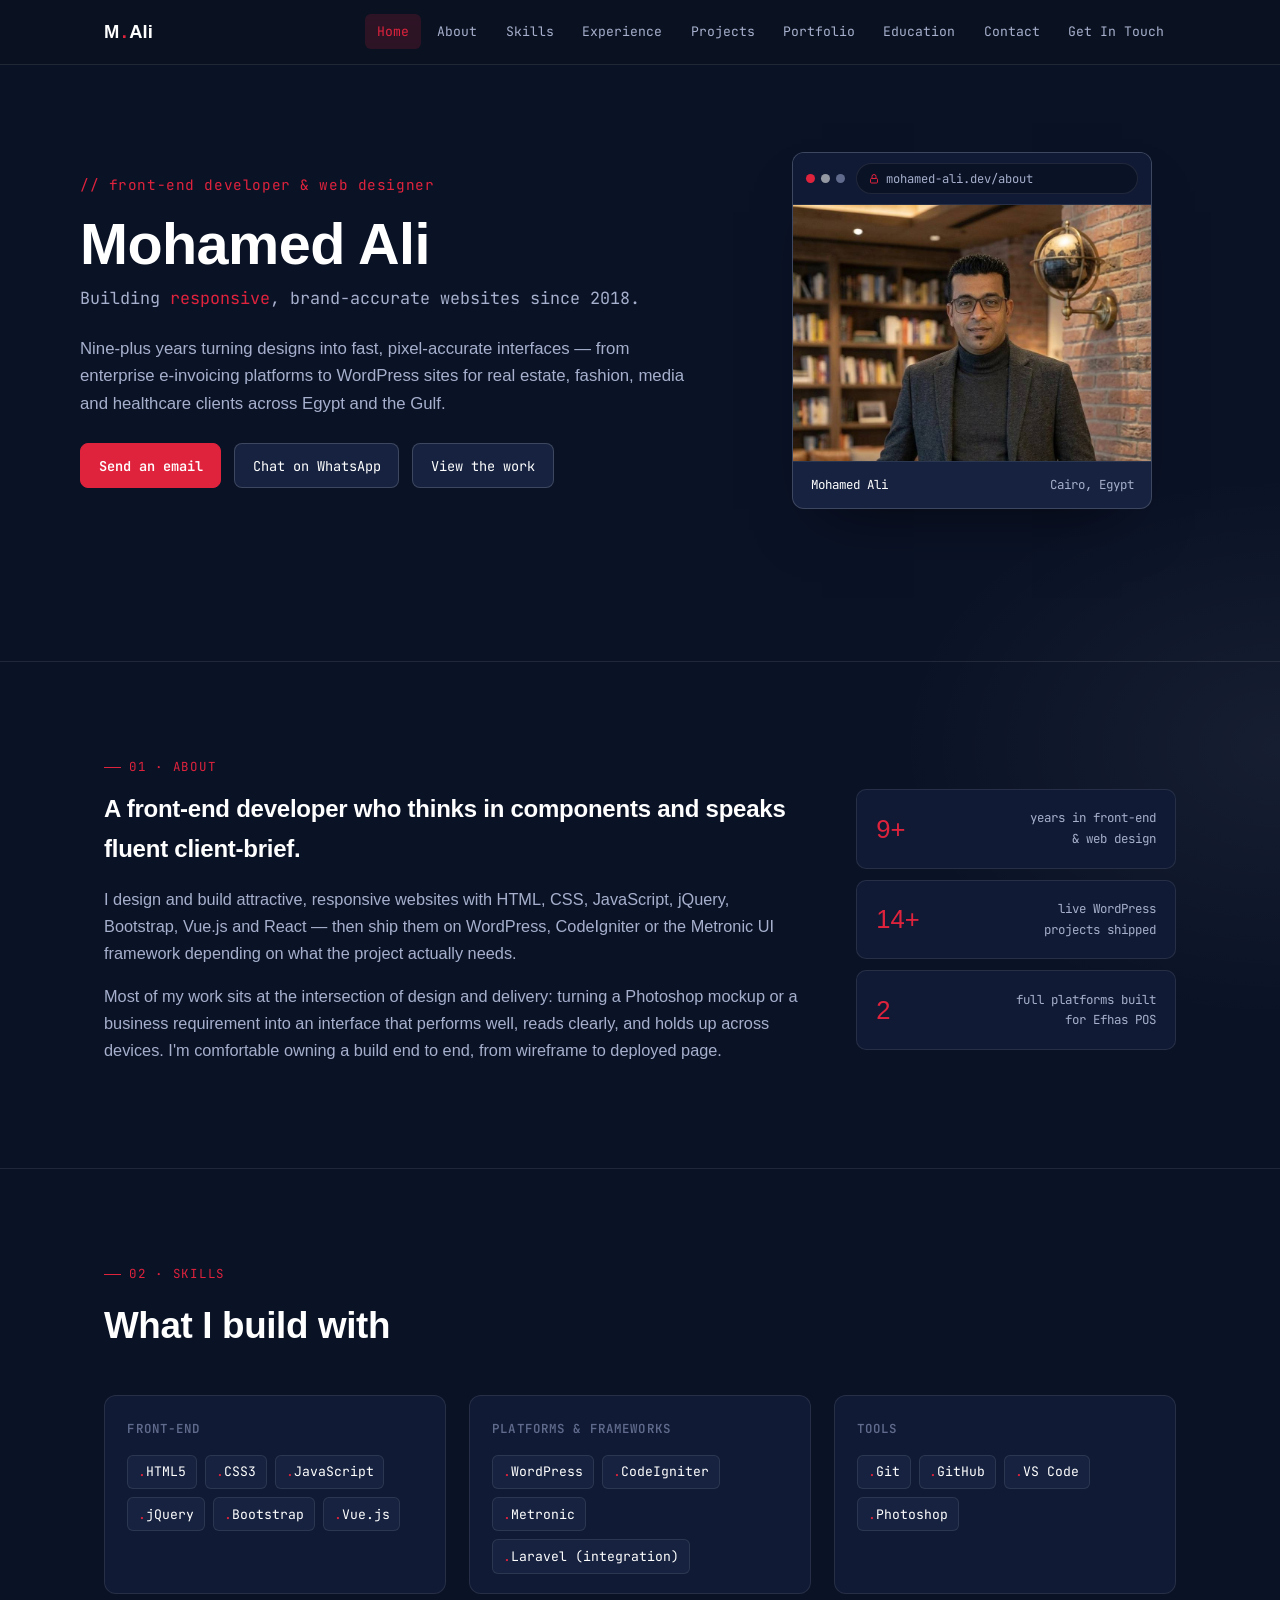
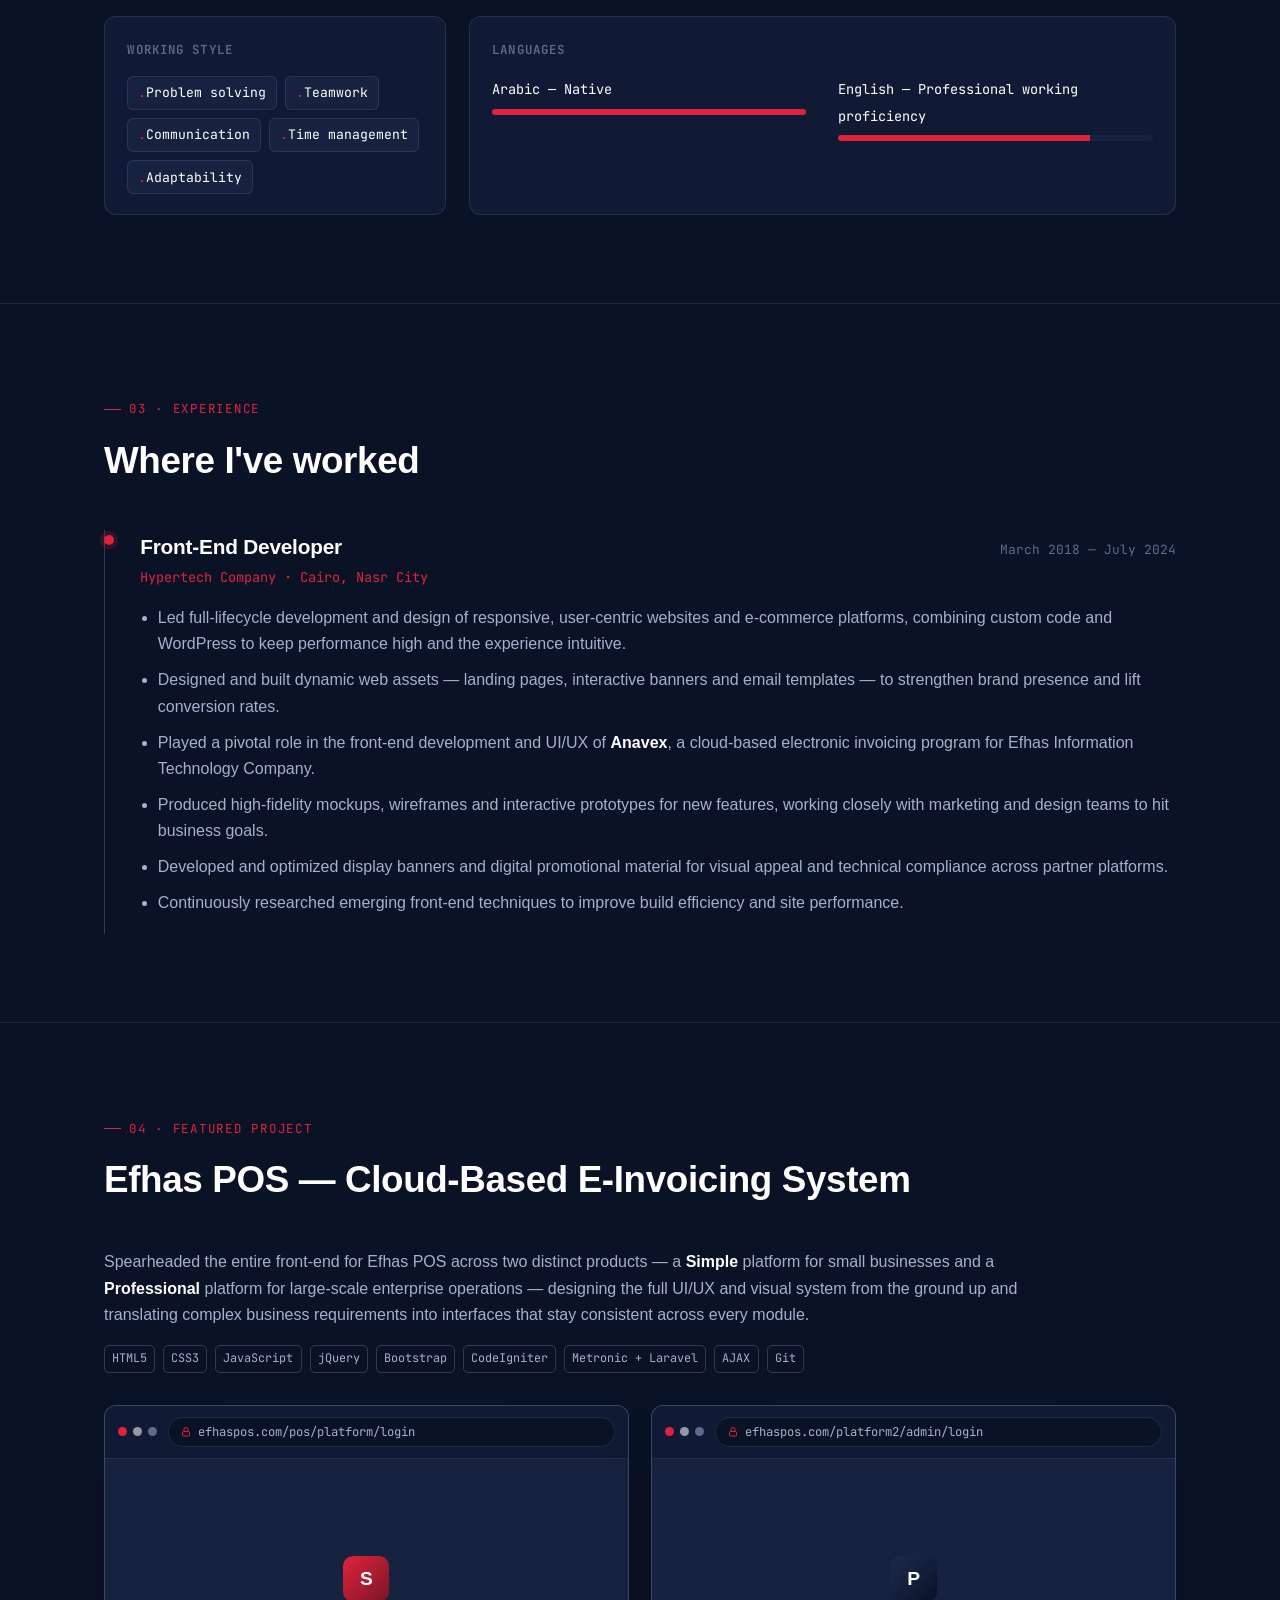
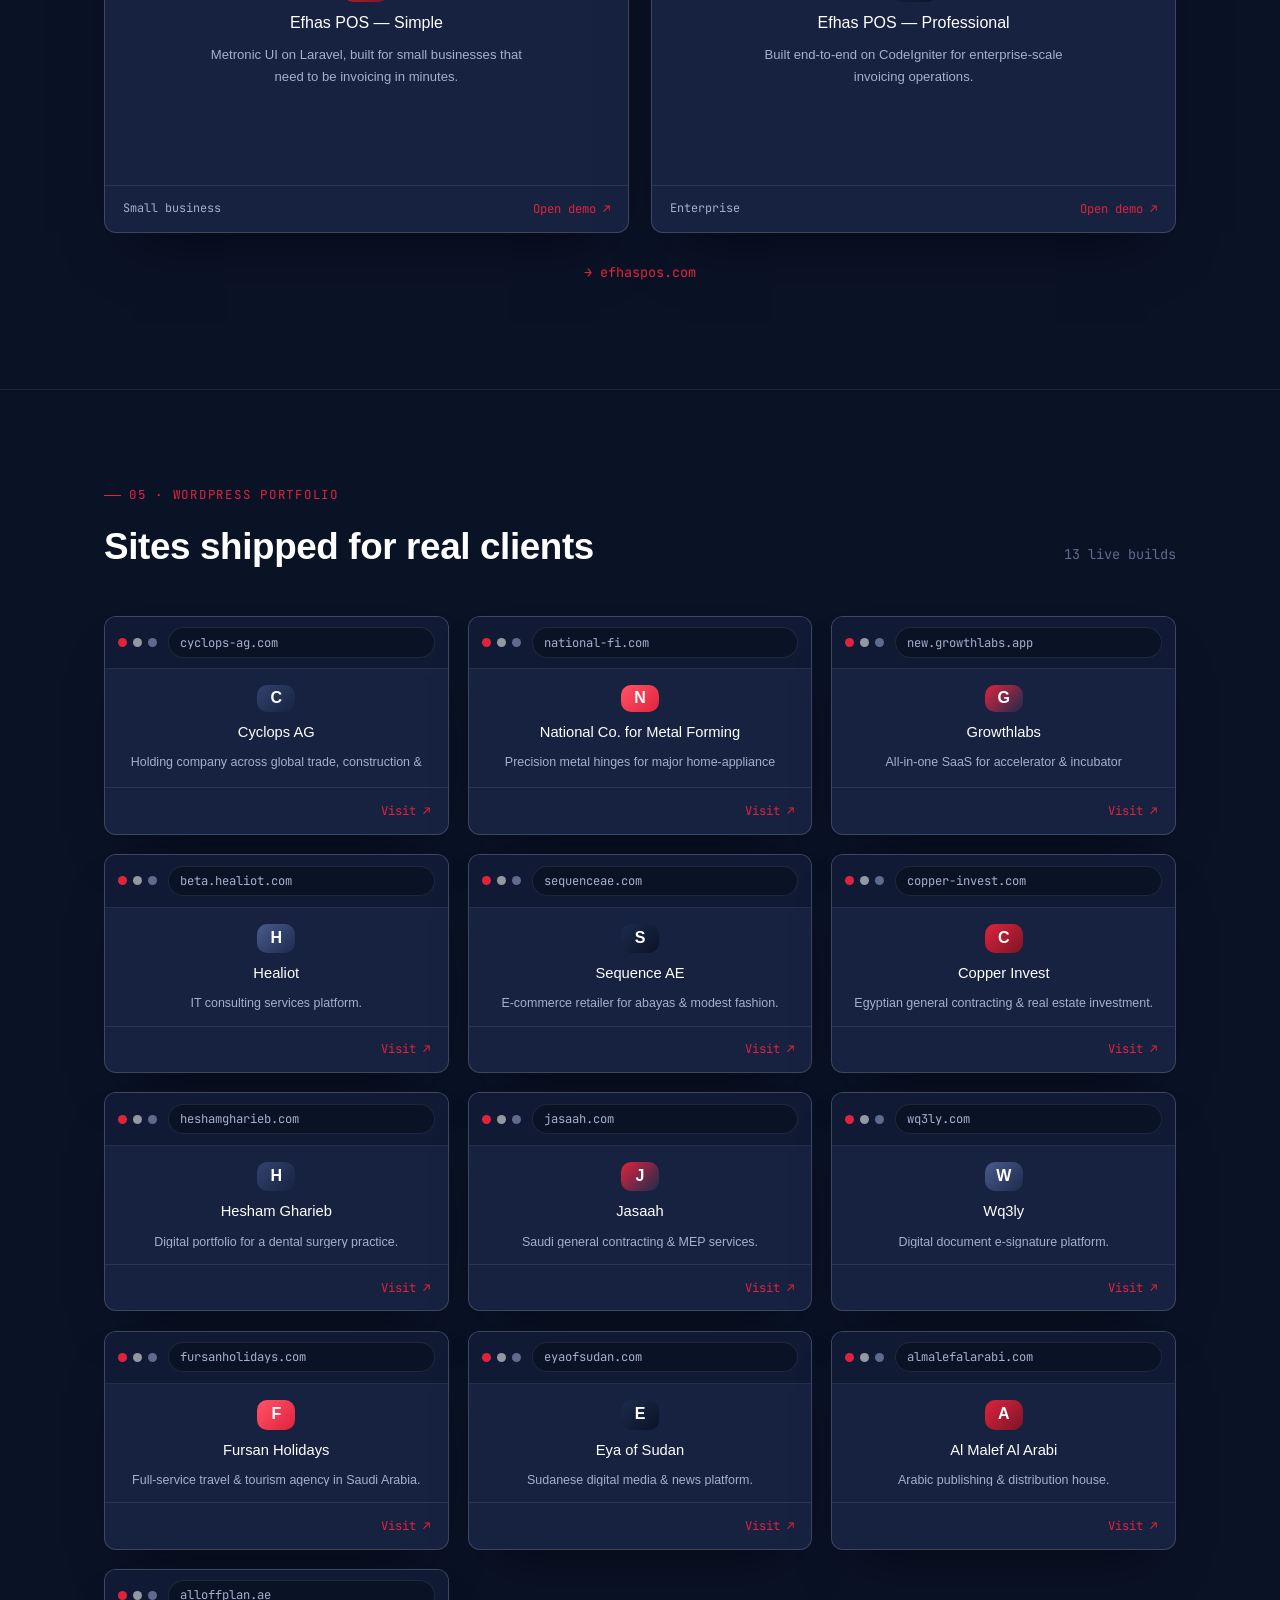
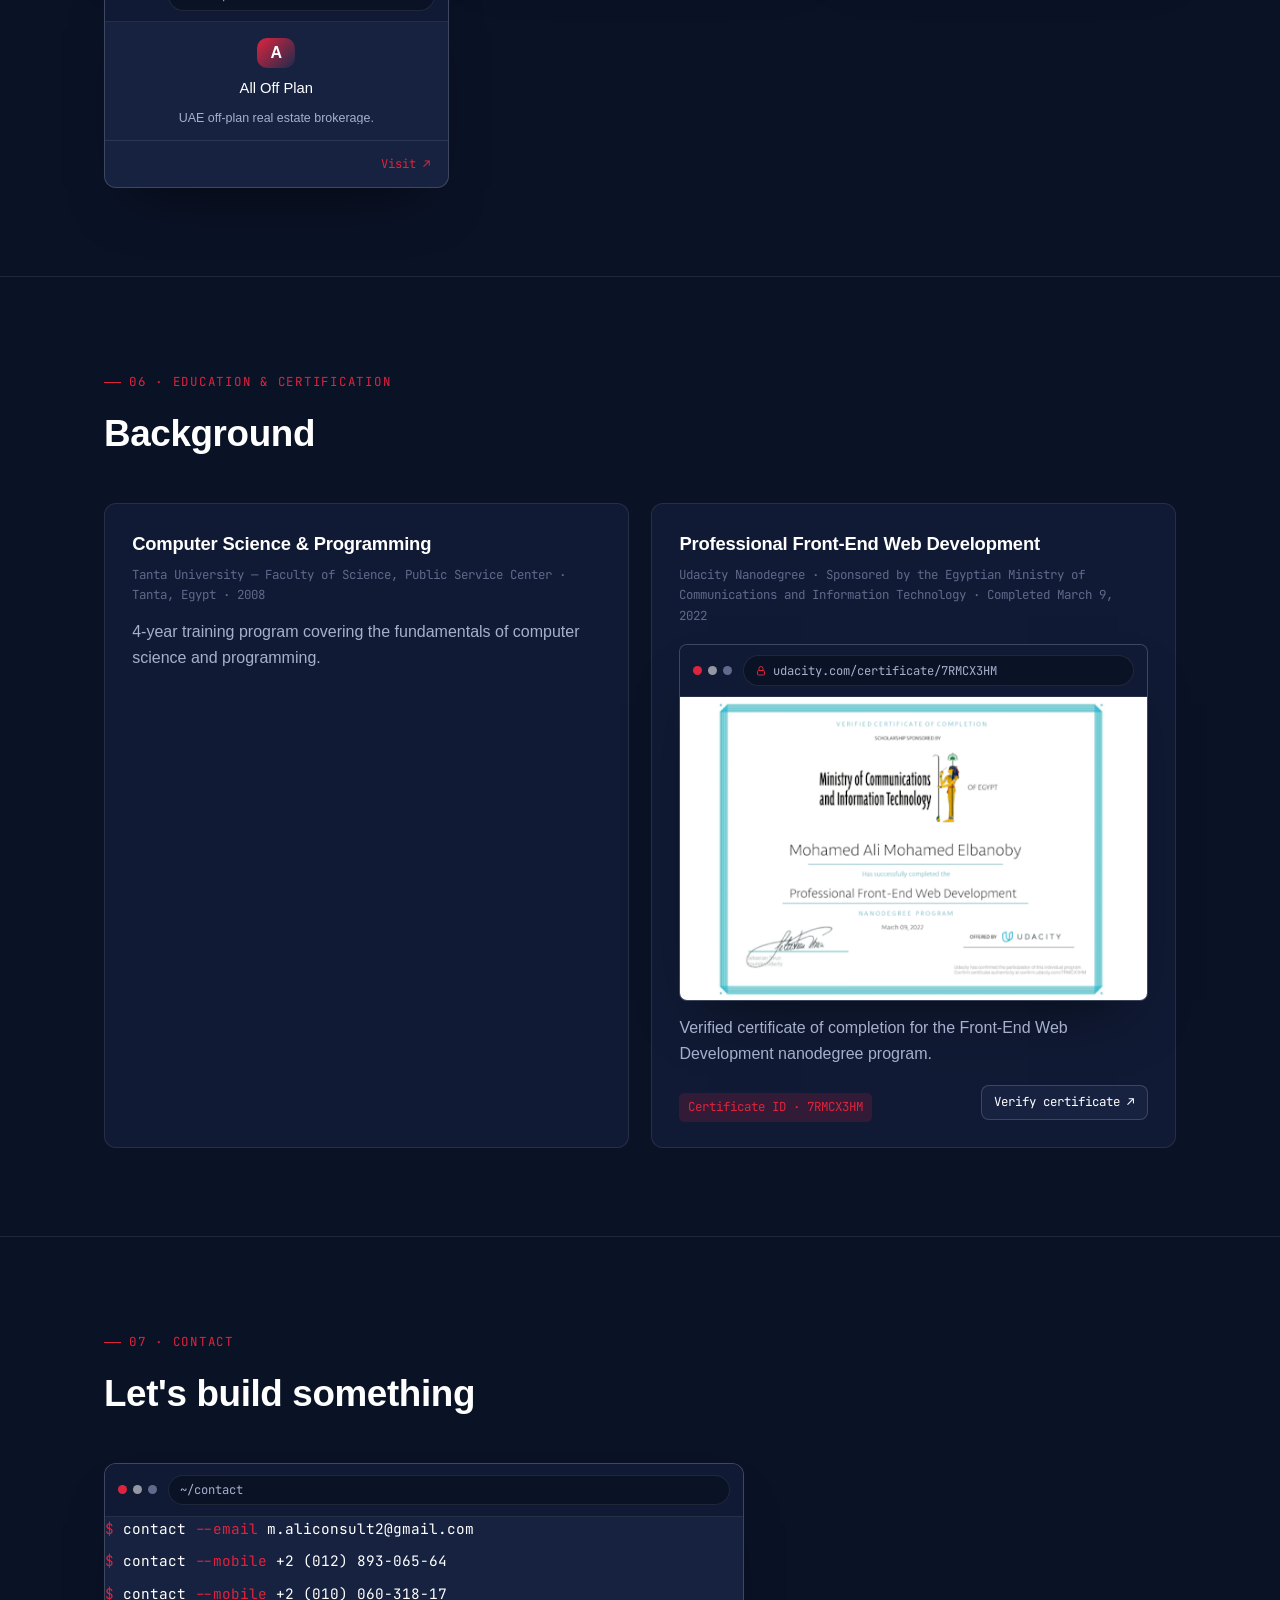
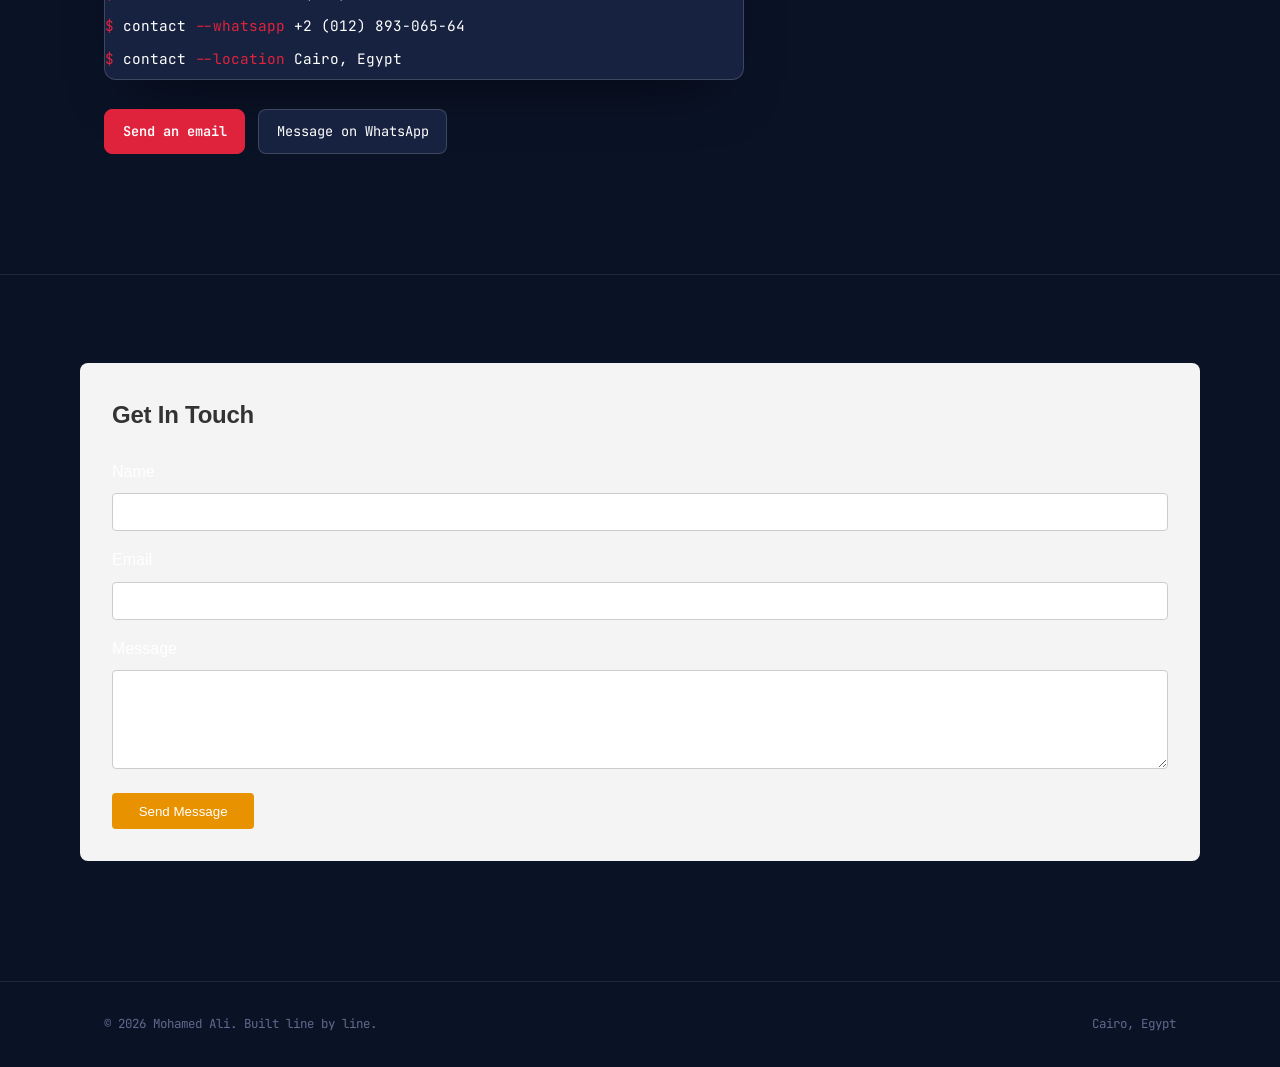
==== commit 0ff6c666: "Update index.html" ====
--- a/index.html
+++ b/index.html
@@ -445,7 +445,7 @@
     </section>
 <!-- Contact Form Section -->
     <section id="section5" data-nav="Get In Touch">
-      <div class="landing__container contact__form">
+      <div class="landing__container contact__form wrap contact">
         <h2>Get In Touch</h2>
         <form action="https://api.web3forms.com/submit" method="POST">
           <input type="hidden" name="access_key" value="YOUR_ACCESS_KEY_HERE">
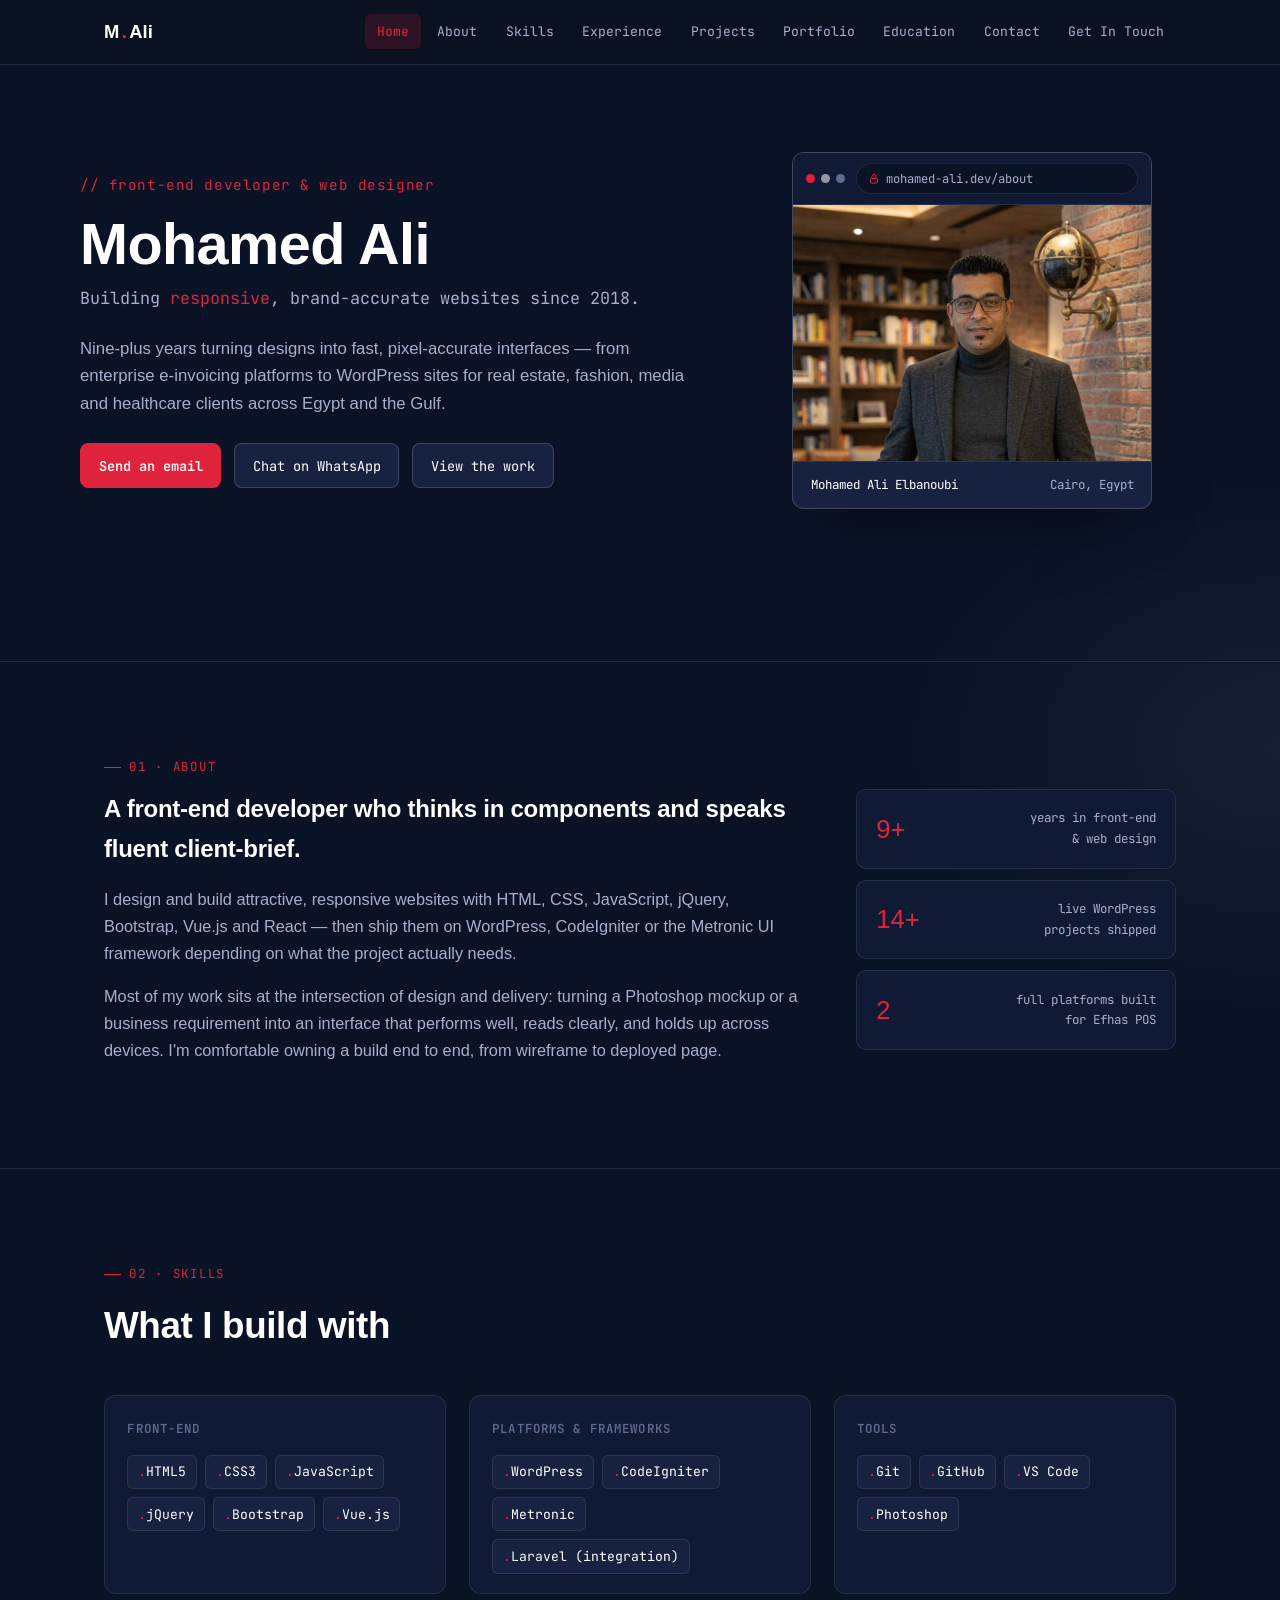
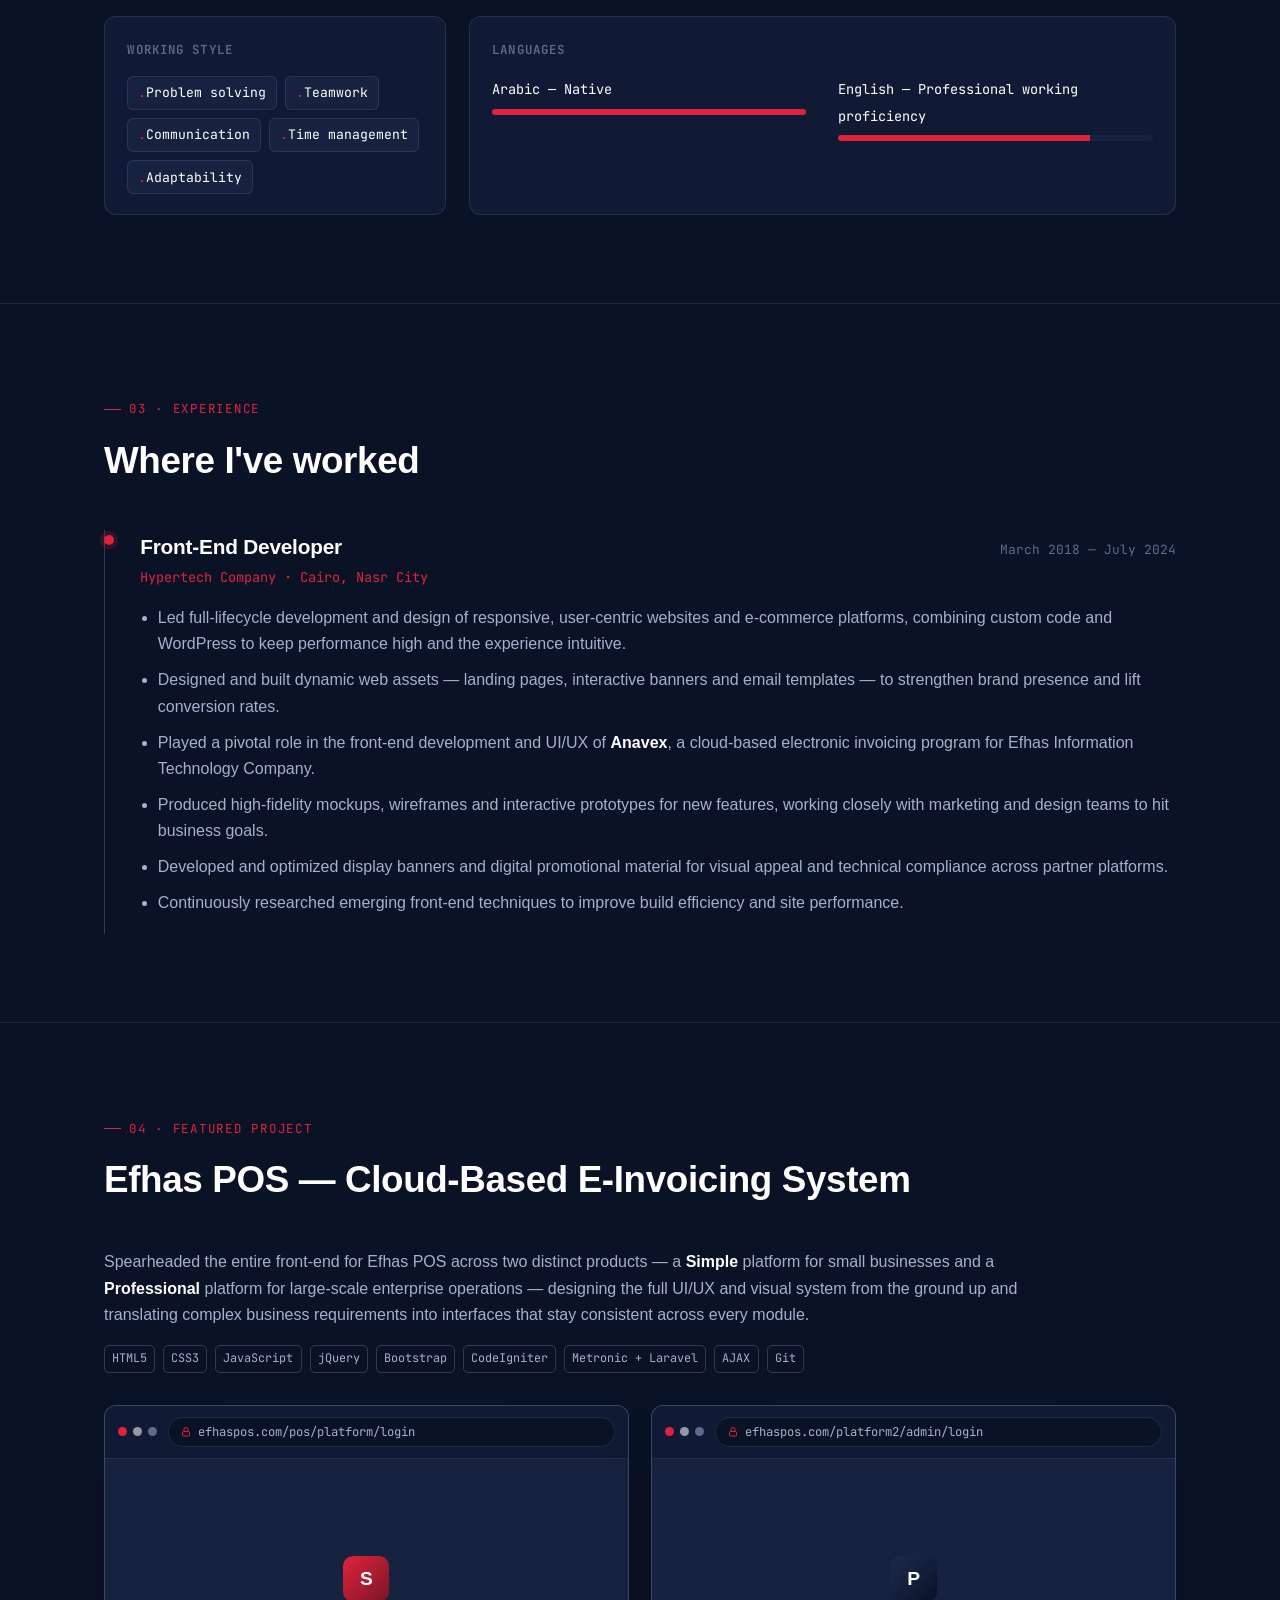
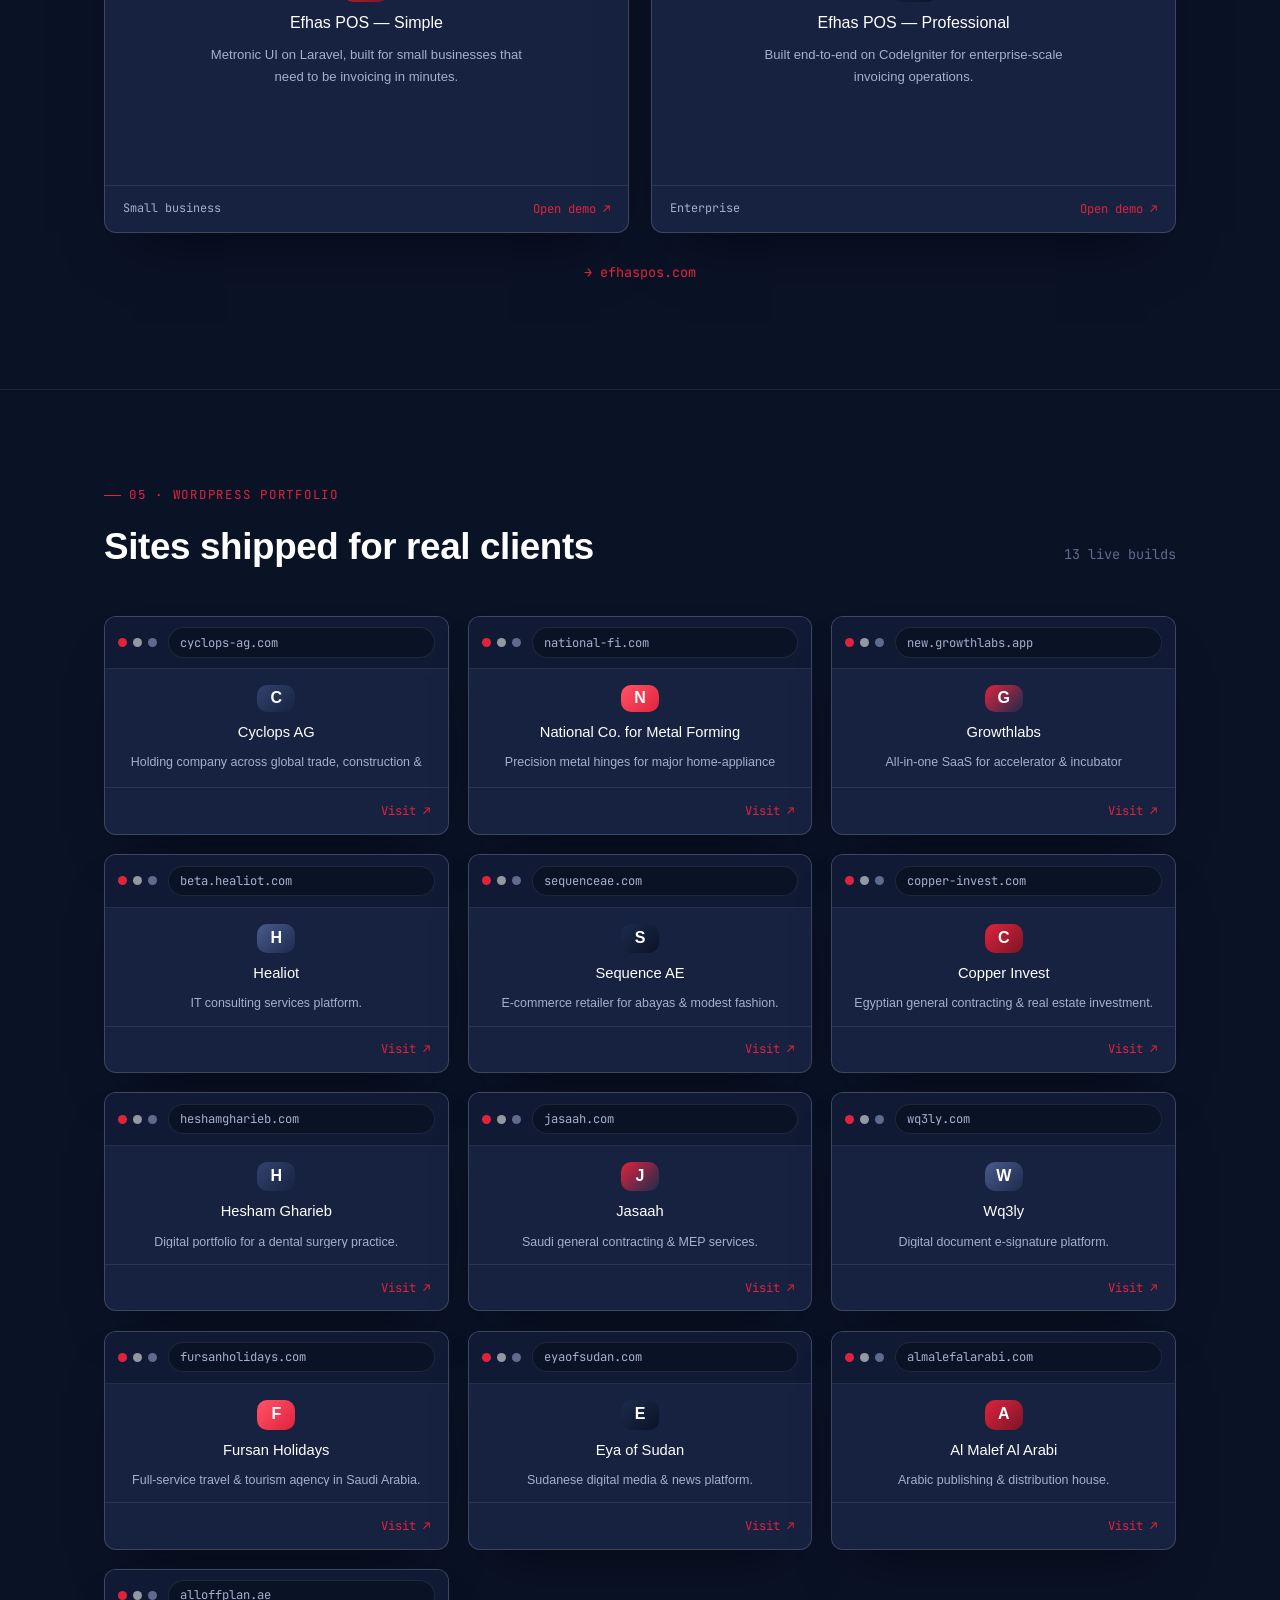
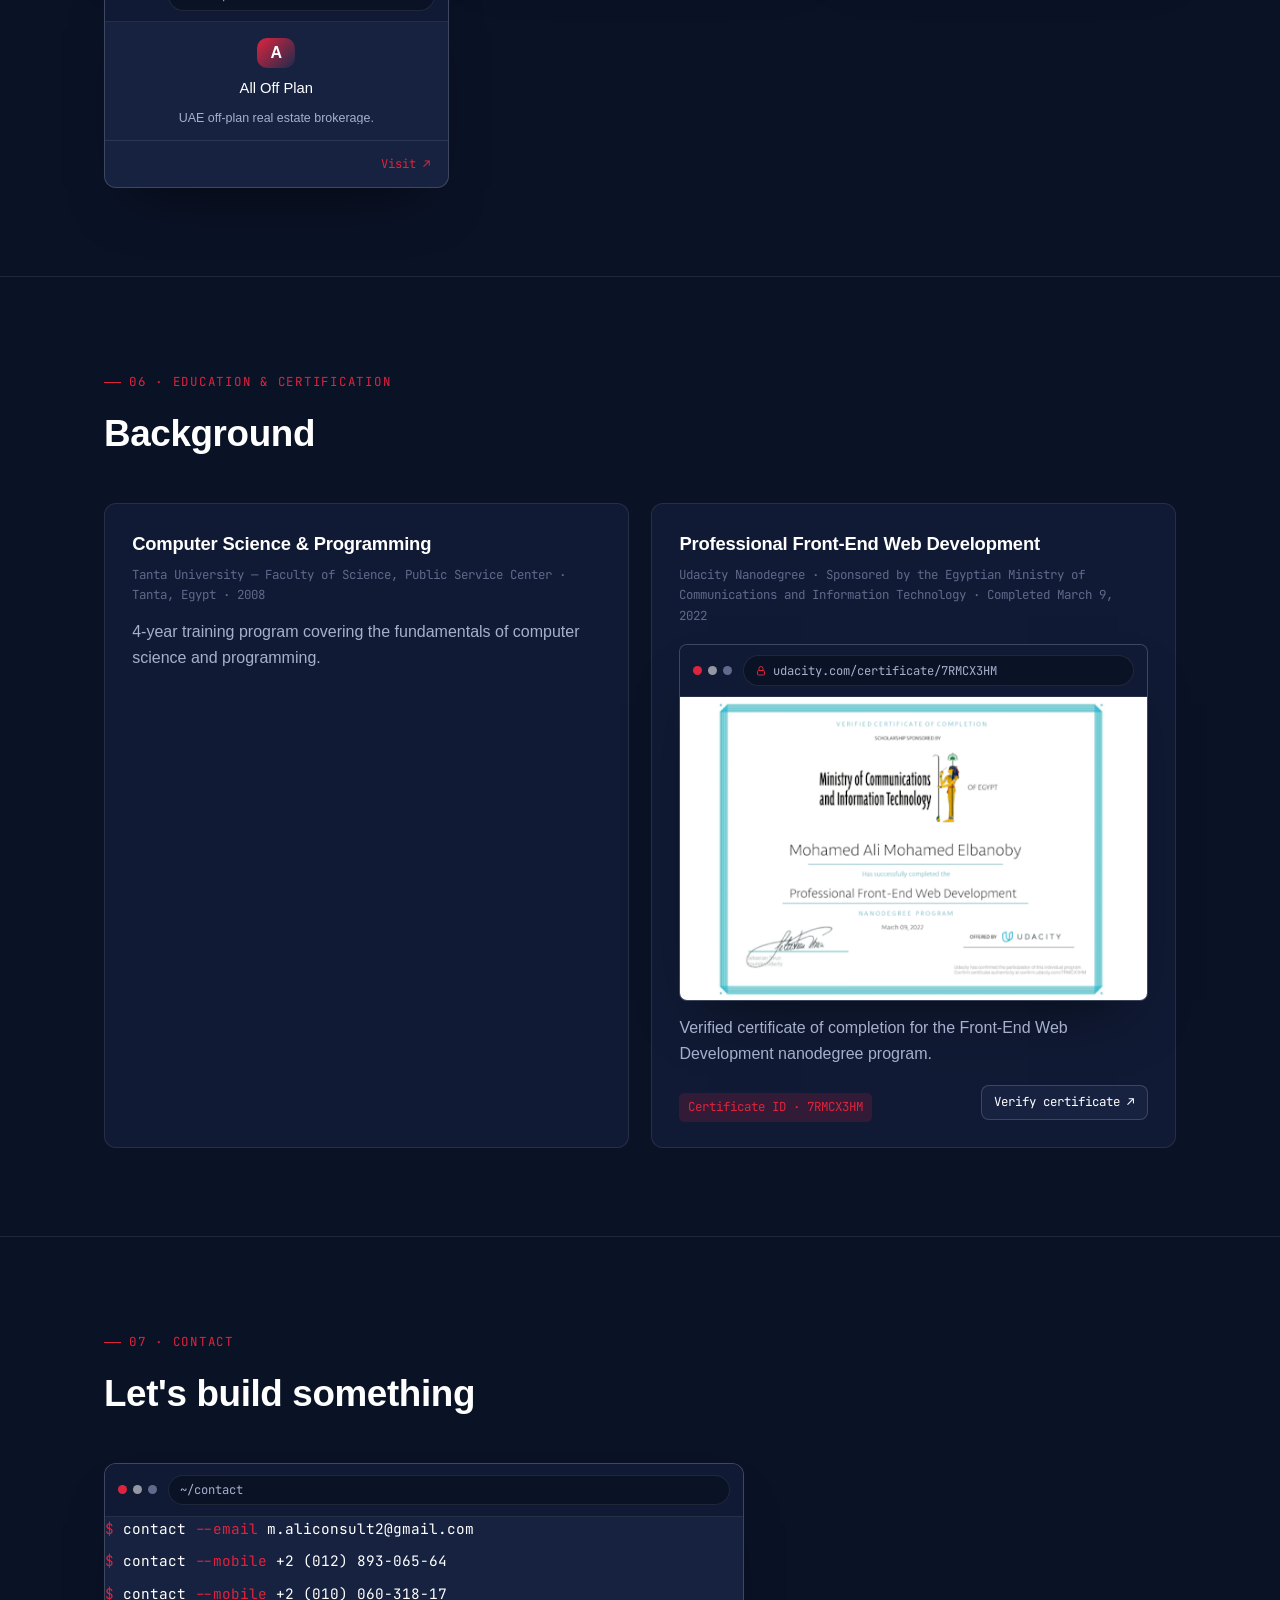
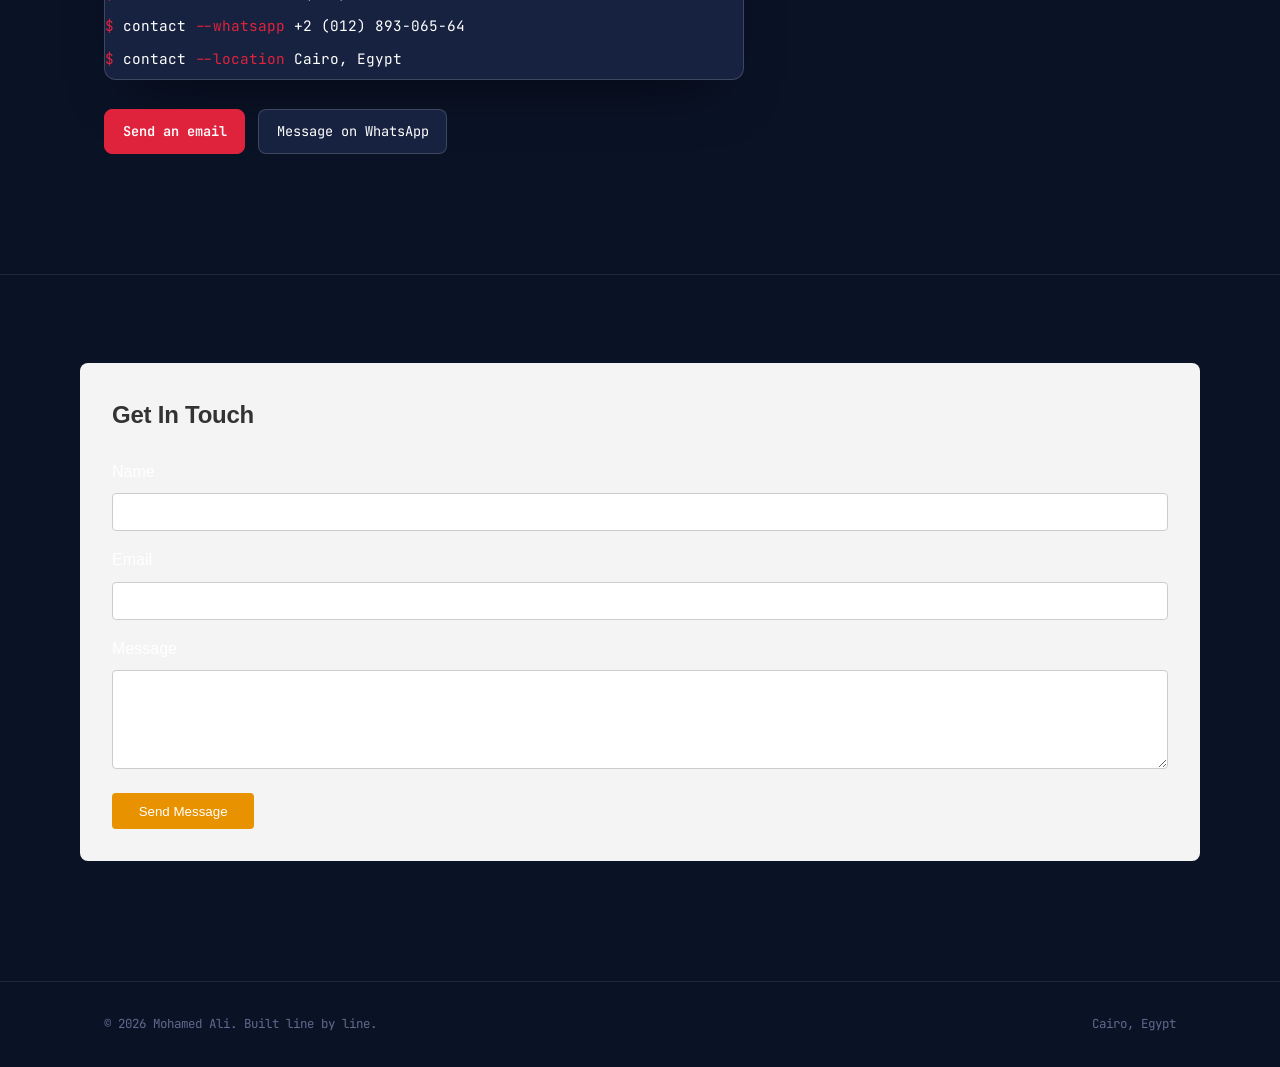
==== commit 094aa34a: "Update index.html" ====
--- a/index.html
+++ b/index.html
@@ -101,7 +101,7 @@
               </div>
               <img class="hero__photo" src="images/site-icons/profile.jpg" alt="Portrait of Mohamed Ali, Front-End Developer">
               <div class="browser__footer hero__photo-caption">
-                <span>Mohamed Ali</span>
+                <span>Mohamed Ali Elbanoubi</span>
                 <span>Cairo, Egypt</span>
               </div>
             </div>
